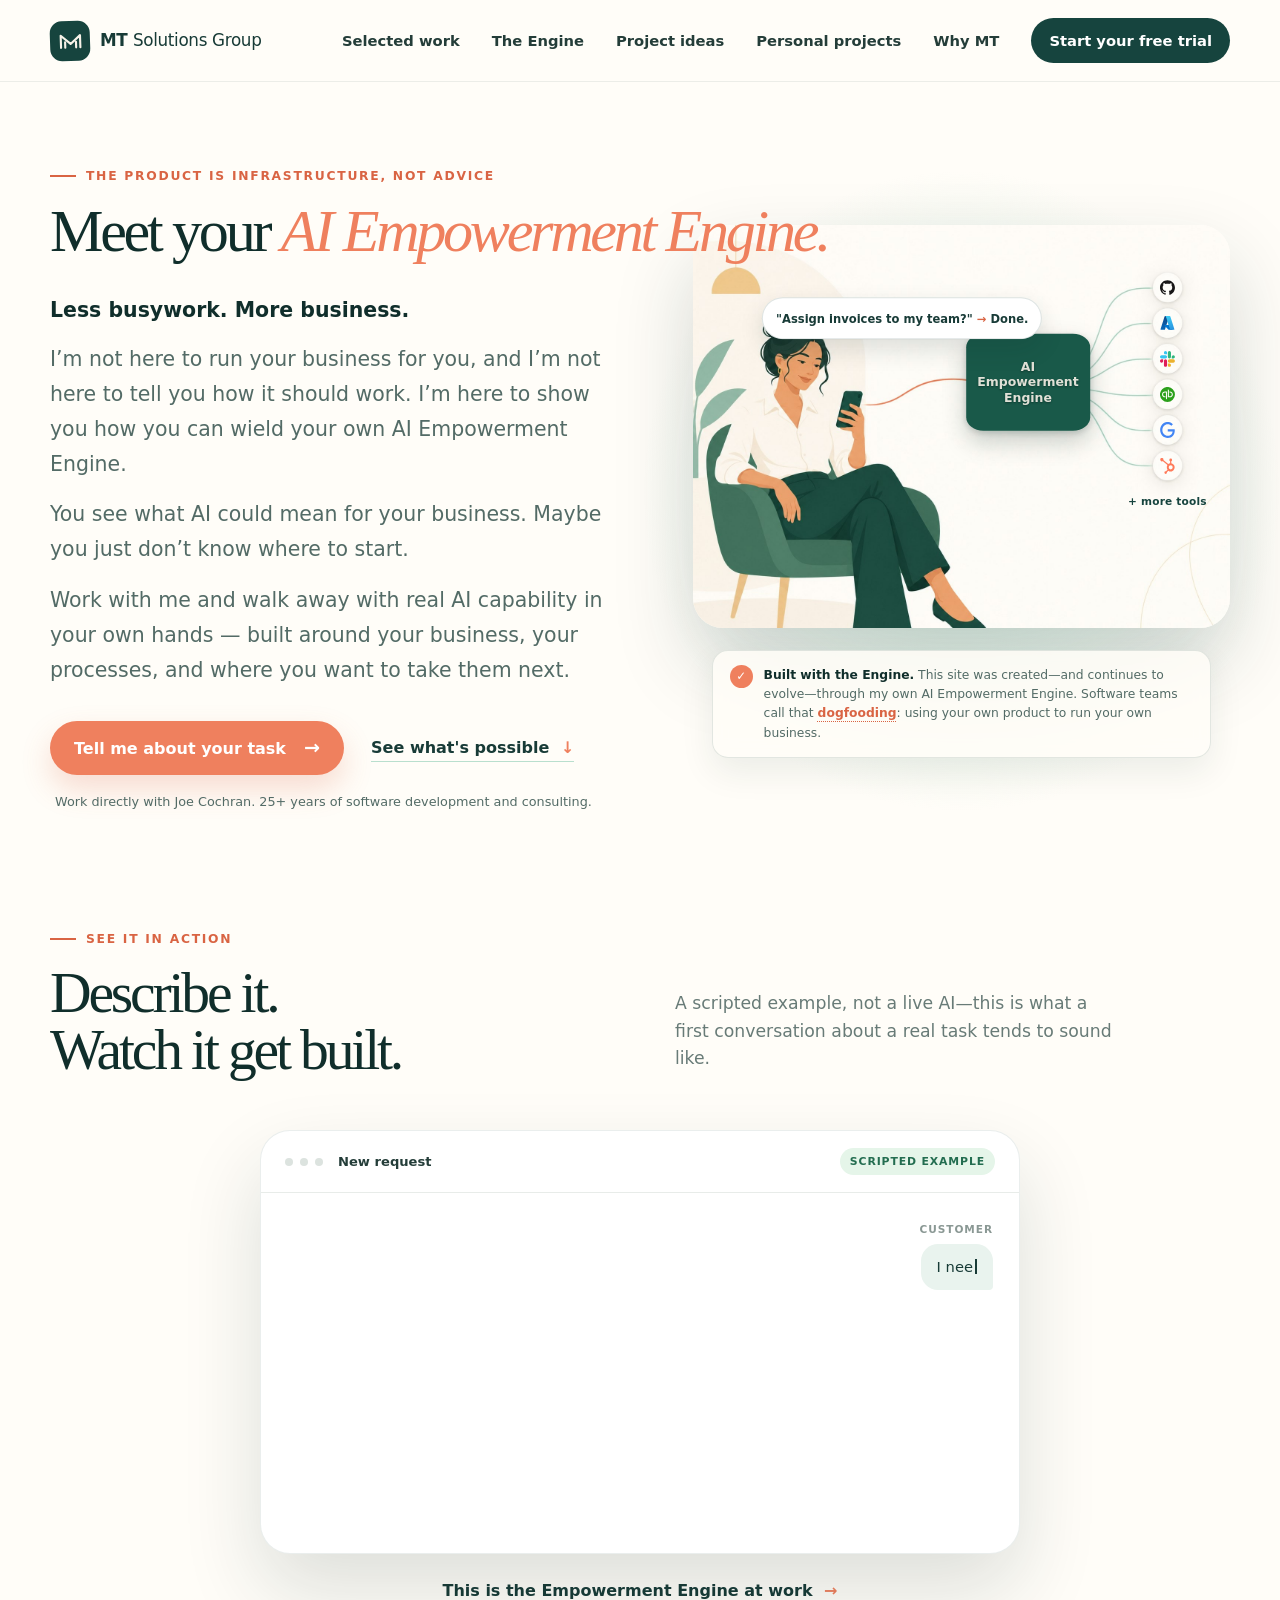
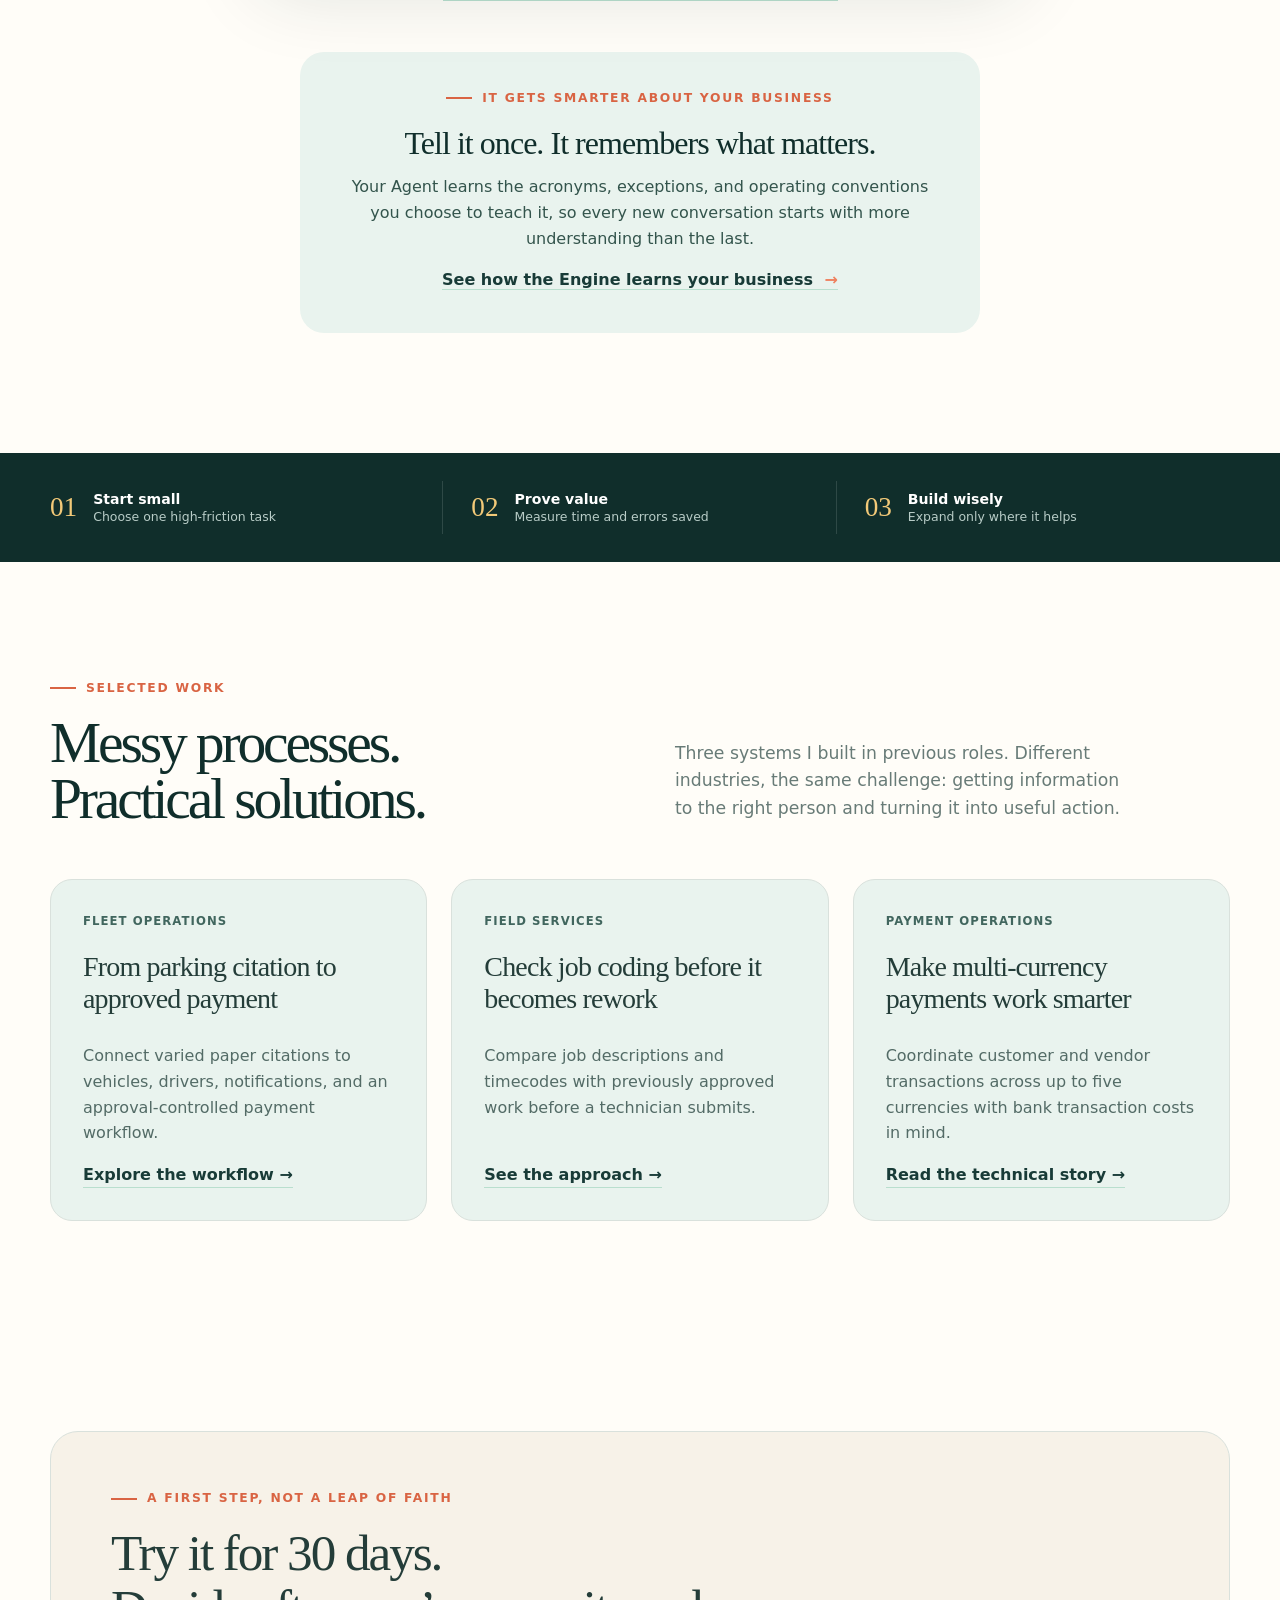
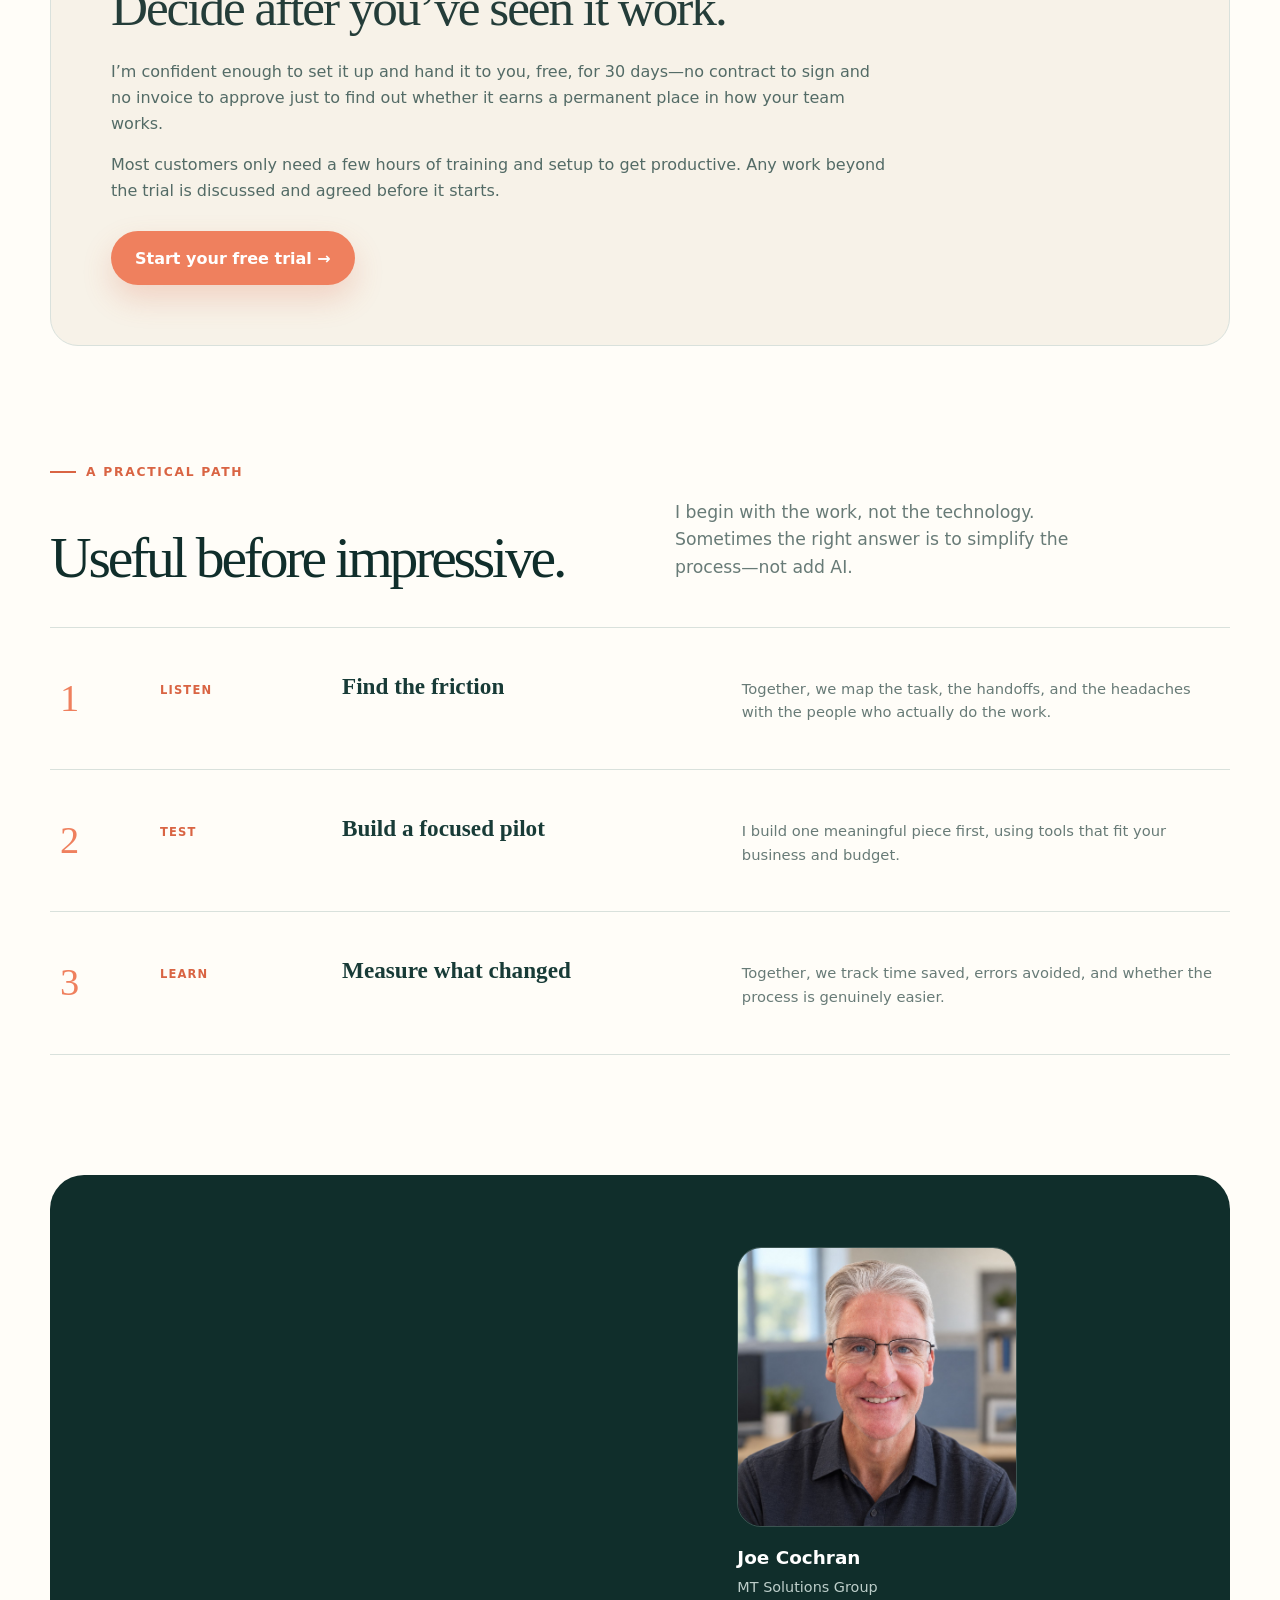
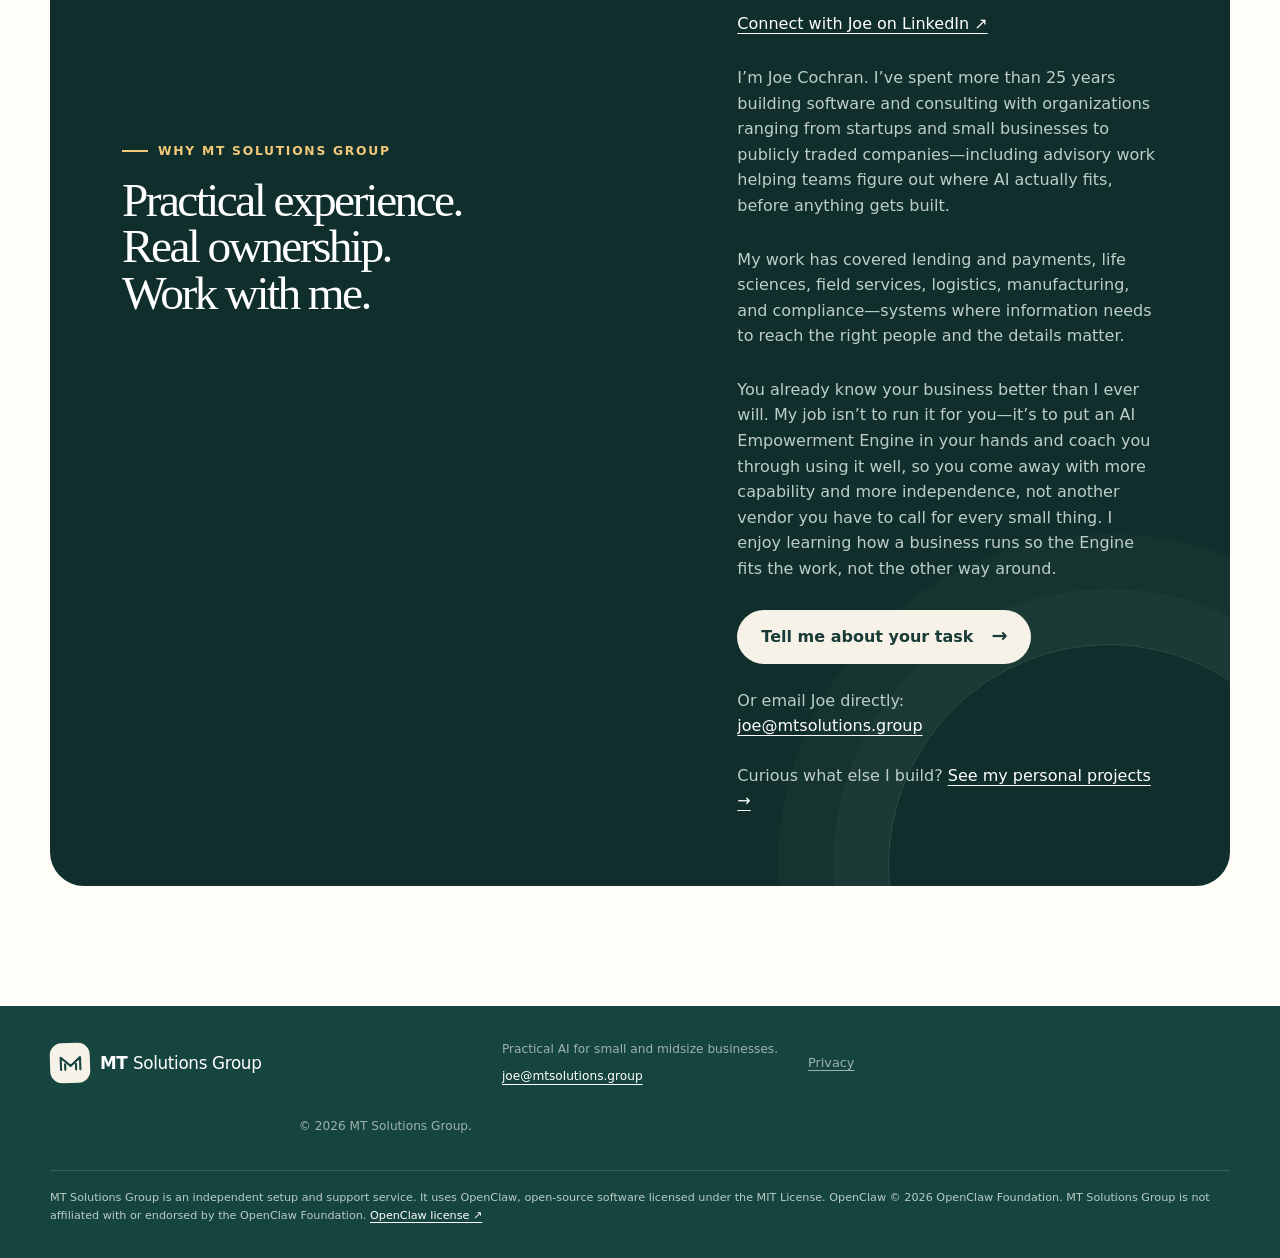
==== index.html @ ceb8c569 "Add Personal projects to site-wide navigation" ====
<!doctype html>
<html lang="en">
  <head>
    <meta charset="UTF-8" />
    <meta name="viewport" content="width=device-width, initial-scale=1.0" />
    <meta
      name="description"
      content="MT Solutions Group is the AI Empowerment Engine for small and midsize businesses: real tools, not advice. Try a 30-day risk-free trial and see it working before you commit to anything."
    />
    <meta name="theme-color" content="#163d38" />
    <title>MT Solutions Group | The AI Empowerment Engine</title>
    <link rel="stylesheet" href="styles.css" />
    <script src="analytics.js" defer></script><script src="app.js" defer></script><script src="demo.js" defer></script>
  </head>
  <body>
    <a class="skip-link" href="#main">Skip to content</a>

    <header class="site-header">
      <a class="brand" href="#top" aria-label="MT Solutions Group home">
        <span class="brand-mark" aria-hidden="true">
          <svg viewBox="0 0 48 48" role="img">
            <path d="M8 34V14l16 14 16-14v20" />
            <path d="M15 34V25m18 9v-9" />
          </svg>
        </span>
        <span class="brand-name">MT <strong>Solutions Group</strong></span>
      </a>

      <button class="menu-button" type="button" aria-expanded="false" aria-controls="site-nav">
        <span></span><span></span><span></span>
        <span class="sr-only">Open menu</span>
      </button>

      <nav id="site-nav" class="site-nav" aria-label="Main navigation">
        <a href="selected-work.html">Selected work</a>
        <a href="empowerment-engine.html">The Engine</a>
        <a href="project-ideas.html">Project ideas</a>
        <a href="personal-projects.html">Personal projects</a>
        <a href="#about">Why MT</a>
        <a class="nav-cta" href="get-started.html#fork">Start your free trial</a>
      </nav>
    </header>

    <main id="main">
      <section id="top" class="hero section-shell">
        <div class="hero-copy reveal">
          <p class="eyebrow"><span></span> The product is infrastructure, not advice</p>
          <h1>Meet your <br class="hero-title-break" /><em>AI Empowerment Engine.</em></h1>
          <div class="hero-lede">
            <p><strong>Less busywork. More business.</strong> I’m not here to run your business for you, and I’m not here to tell you how it should work. I’m here to show you how you can wield your own AI Empowerment Engine.</p>
            <p>You see what AI could mean for your business. Maybe you just don’t know where to start.</p>
            <p>Work with me and walk away with real AI capability in your own hands — built around your business, your processes, and where you want to take them next.</p>
          </div>
          <div class="hero-actions">
            <a class="button button-primary" href="get-started.html#fork">
              Tell me about your task
              <span aria-hidden="true">→</span>
            </a>
            <a class="text-link" href="project-ideas.html">See what's possible <span aria-hidden="true">↓</span></a>
          </div>
          <p class="microcopy">Work directly with Joe Cochran. 25+ years of software development and consulting.</p>
        </div>

        <div class="hero-visual reveal" aria-label="Illustration: a business owner texts a request to the AI Empowerment Engine, which orchestrates GitHub, Azure, Slack, QuickBooks Online, Google Workspace, and HubSpot on her behalf">
          <div class="visual-glow"></div>
          <div class="engine-illustration">
            <img src="hero-engine-illustration.jpg" width="1448" height="1086" alt="A business owner texts a request from her phone. The message flows into a central Engine hub, which fans out to GitHub, Azure, Slack, QuickBooks Online, Google Workspace, and HubSpot." />
            <div class="engine-hub-label" style="--nx:62.5%; --ny:39%"><b>AI Empowerment<br>Engine</b></div>
            <div class="engine-node" style="--nx:88.36%; --ny:15.47%"><img src="logos/github.svg" alt="GitHub" /></div>
            <div class="engine-node" style="--nx:88.36%; --ny:24.31%"><img src="logos/azure.svg" alt="Azure" /></div>
            <div class="engine-node" style="--nx:88.36%; --ny:33.15%"><img src="logos/slack.svg" alt="Slack" /></div>
            <div class="engine-node" style="--nx:88.36%; --ny:41.99%"><img src="logos/quickbooks.svg" alt="QuickBooks Online" /></div>
            <div class="engine-node" style="--nx:88.36%; --ny:50.83%"><img src="logos/google-workspace.svg" alt="Google Workspace" /></div>
            <div class="engine-node" style="--nx:88.36%; --ny:59.67%"><img src="logos/hubspot.svg" alt="HubSpot" /></div>
            <p class="engine-more" style="--nx:88.36%; --ny:68.5%">+ more tools</p>
            <button type="button" class="engine-chat-trigger" style="--nx:39%; --ny:23%" aria-describedby="engine-chat-detail">
              <span>"Assign invoices to my team?" <b>→</b> Done.</span>
            </button>
            <div class="engine-chat-tooltip" id="engine-chat-detail" role="note" style="--nx:39%; --ny:23%">
              <div class="creation-chat">
                <div class="chat-line chat-customer"><span class="chat-label">You</span><p class="chat-bubble">I need a way to assign incoming invoices to my staff for review and approval.</p></div>
                <div class="chat-line chat-agent"><span class="chat-label">Engine</span><p class="chat-bubble">Sure — how are invoices coming in today, and who decides who approves each one?</p></div>
                <p class="creation-more">· · · a few more scoping questions · · ·</p>
                <div class="chat-line chat-agent"><span class="chat-label">Engine</span><p class="chat-bubble">Built it — here's your invoice review workflow. Take a look.</p></div>
                <div class="chat-line chat-customer"><span class="chat-label">You</span><p class="chat-bubble">Can you match it to our branding? Bright orange and black.</p></div>
                <div class="chat-line chat-agent"><span class="chat-label">Engine</span><p class="chat-bubble">Done — updated to your colors.</p></div>
              </div>
            </div>
          </div>
          <aside class="engine-proof" aria-label="Built with the AI Empowerment Engine">
            <span class="engine-proof-mark" aria-hidden="true">✓</span>
            <p><strong>Built with the Engine.</strong> This site was created—and continues to evolve—through my own AI Empowerment Engine. Software teams call that <button type="button" class="proof-trigger" aria-describedby="dogfooding-proof">dogfooding</button>: using your own product to run your own business.</p>
            <div class="proof-tooltip" id="dogfooding-proof" role="note">
              <img src="dogfooding-proof.jpg" width="1116" height="400" loading="lazy" alt="A real exchange with my Engine: I said the site should spell out &quot;AI Empowerment Engine&quot; instead of the abbreviation AIEE, and it found and fixed every instance on the live site." />
              <p class="proof-tooltip-caption"><strong>Example:</strong> The website used to say "AIEE" here, but I used my own Engine to fix it, all without touching any code.</p>
            </div>
          </aside>
        </div>
      </section>

      <section id="demo" class="section-shell demo-section section-space">
        <div class="section-heading reveal">
          <p class="eyebrow"><span></span> See it in action</p>
          <h2>Describe it.<br />Watch it get built.</h2>
          <p>A scripted example, not a live AI—this is what a first conversation about a real task tends to sound like.</p>
        </div>
        <div class="demo-window reveal">
          <div class="window-bar">
            <span></span><span></span><span></span>
            <p>New request</p>
            <b>Scripted example</b>
          </div>
          <div class="demo-chat" id="demo-chat" aria-hidden="true"></div>
          <div class="sr-only">
            <p><strong>Customer:</strong> I need a process that pulls data from the utility providers for all my tenants, puts those into a Google Sheet, and then emails the tenant their portion of the bill.</p>
            <p><strong>Agent:</strong> Got it. Quick check first — how many units, how many different utility providers, and how do you get the data today? Portal logins, PDF bills, something else?</p>
            <p><strong>Customer:</strong> 12 units, 3 utility companies. Right now I log into each portal by hand every month.</p>
            <p><strong>Agent:</strong> That's the part worth killing. Here's what I'll build: pull each tenant's usage from the three portals on your bill date, split it into a shared Google Sheet by unit, then auto-email each tenant their portion. You'll get a summary first so you can spot-check before anything goes out.</p>
            <p><strong>Customer:</strong> Can it flag if a bill looks unusually high?</p>
            <p><strong>Agent:</strong> Good call — I'll add a threshold check against that tenant's 3-month average, so a spike gets flagged before it ever reaches them.</p>
            <p><strong>Agent:</strong> Built it against your last three months of bills. Here's the sheet and a sample tenant email — take a look.</p>
            <p><strong>Agent:</strong> [Delivered: Tenant Utility Split.gsheet — Google Sheet, 12 tenants]</p>
            <p><strong>Customer:</strong> This is great — next, could we get a phone app where I can forward each tenant's bill straight to the email I've got on file for them, and they can pay their share right from a Venmo link?</p>
            <p><strong>Agent:</strong> Two quick things before I scope that: do you want it hosted on the environment I already have running for you, or somewhere else? And should the Venmo link point to one account for the whole property, or a separate one per building?</p>
          </div>
        </div>
        <p class="demo-cta"><a class="text-link" href="empowerment-engine.html">This is the Empowerment Engine at work <span aria-hidden="true">→</span></a></p>
        <div class="memory-teaser">
          <p class="eyebrow"><span></span> It gets smarter about your business</p>
          <h3>Tell it once. It remembers what matters.</h3>
          <p>Your Agent learns the acronyms, exceptions, and operating conventions you choose to teach it, so every new conversation starts with more understanding than the last.</p>
          <a class="text-link" href="empowerment-engine.html#memory">See how the Engine learns your business <span aria-hidden="true">→</span></a>
        </div>
      </section>

      <section class="trust-strip" aria-label="My approach">
        <div><span>01</span><p><strong>Start small</strong>Choose one high-friction task</p></div>
        <div><span>02</span><p><strong>Prove value</strong>Measure time and errors saved</p></div>
        <div><span>03</span><p><strong>Build wisely</strong>Expand only where it helps</p></div>
      </section>

      <section id="selected-work" class="section-shell work-preview section-space">
        <div class="section-heading">
          <p class="eyebrow"><span></span> Selected work</p>
          <h2>Messy processes.<br />Practical solutions.</h2>
          <p>Three systems I built in previous roles. Different industries, the same challenge: getting information to the right person and turning it into useful action.</p>
        </div>
        <div class="work-grid">
          <a class="work-card" href="selected-work.html#fleet-citations"><span class="work-category">Fleet operations</span><h3>From parking citation to approved payment</h3><p>Connect varied paper citations to vehicles, drivers, notifications, and an approval-controlled payment workflow.</p><span class="text-link">Explore the workflow →</span></a>
          <a class="work-card" href="selected-work.html#field-services"><span class="work-category">Field services</span><h3>Check job coding before it becomes rework</h3><p>Compare job descriptions and timecodes with previously approved work before a technician submits.</p><span class="text-link">See the approach →</span></a>
          <a class="work-card" href="selected-work.html#multi-currency"><span class="work-category">Payment operations</span><h3>Make multi-currency payments work smarter</h3><p>Coordinate customer and vendor transactions across up to five currencies with bank transaction costs in mind.</p><span class="text-link">Read the technical story →</span></a>
        </div>
      </section>

      <section id="first-engagement" class="section-shell engagement-section">
        <div class="engagement-card">
          <p class="eyebrow"><span></span> A first step, not a leap of faith</p>
          <h2>Try it for 30 days.<br />Decide after you’ve seen it work.</h2>
          <p>I’m confident enough to set it up and hand it to you, free, for 30 days—no contract to sign and no invoice to approve just to find out whether it earns a permanent place in how your team works.</p>
          <p>Most customers only need a few hours of training and setup to get productive. Any work beyond the trial is discussed and agreed before it starts.</p>
          <a class="button button-primary" href="get-started.html#fork">Start your free trial →</a>
        </div>
      </section>

      <section id="how-it-works" class="process-section section-shell section-space">
        <div class="section-heading reveal">
          <p class="eyebrow"><span></span> A practical path</p>
          <h2>Useful before impressive.</h2>
          <p>I begin with the work, not the technology. Sometimes the right answer is to simplify the process—not add AI.</p>
        </div>
        <div class="process-list">
          <article class="process-step reveal">
            <span>1</span>
            <div><small>Listen</small><h3>Find the friction</h3><p>Together, we map the task, the handoffs, and the headaches with the people who actually do the work.</p></div>
          </article>
          <article class="process-step reveal">
            <span>2</span>
            <div><small>Test</small><h3>Build a focused pilot</h3><p>I build one meaningful piece first, using tools that fit your business and budget.</p></div>
          </article>
          <article class="process-step reveal">
            <span>3</span>
            <div><small>Learn</small><h3>Measure what changed</h3><p>Together, we track time saved, errors avoided, and whether the process is genuinely easier.</p></div>
          </article>
        </div>
      </section>

      <section id="about" class="about-section section-shell">
        <div class="about-card reveal">
          <div>
            <p class="eyebrow eyebrow-light"><span></span> Why MT Solutions Group</p>
            <h2>Practical experience.<br />Real ownership.<br />Work with me.</h2>
          </div>
          <div class="about-copy">
            <figure class="founder-profile">
              <img class="founder-headshot" src="assets/joe-cochran.jpg" alt="Joe Cochran" width="1254" height="1254" loading="lazy" decoding="async" />
              <figcaption><strong>Joe Cochran</strong><span>MT Solutions Group</span><a class="founder-linkedin" href="https://www.linkedin.com/in/joetcochran/" target="_blank" rel="noopener noreferrer">Connect with Joe on LinkedIn <span class="linkedin-external" aria-hidden="true">↗</span></a></figcaption>
            </figure>
            <p>
              I’m Joe Cochran. I’ve spent more than 25 years building software and consulting with organizations ranging from startups and small businesses to publicly traded companies—including advisory work helping teams figure out where AI actually fits, before anything gets built.
            </p>
            <p>My work has covered lending and payments, life sciences, field services, logistics, manufacturing, and compliance—systems where information needs to reach the right people and the details matter.
            </p>
            <p>You already know your business better than I ever will. My job isn’t to run it for you—it’s to put an <a href="empowerment-engine.html">AI Empowerment Engine</a> in your hands and coach you through using it well, so you come away with more capability and more independence, not another vendor you have to call for every small thing. I enjoy learning how a business runs so the Engine fits the work, not the other way around.
            </p>
            <a class="button button-cream" href="get-started.html#fork">Tell me about your task <span>→</span></a>
            <p class="direct-contact">Or email Joe directly:<br /><a href="mailto:joe@mtsolutions.group">joe@mtsolutions.group</a></p>
            <p class="direct-contact">Curious what else I build? <a href="personal-projects.html">See my personal projects →</a></p>
          </div>
        </div>
      </section>
    </main>

    <footer class="site-footer">
      <a class="brand brand-footer" href="#top">
        <span class="brand-mark" aria-hidden="true">
          <svg viewBox="0 0 48 48"><path d="M8 34V14l16 14 16-14v20"/><path d="M15 34V25m18 9v-9"/></svg>
        </span>
        <span class="brand-name">MT <strong>Solutions Group</strong></span>
      </a>
      <div class="footer-contact"><p>Practical AI for small and midsize businesses.</p><a href="mailto:joe@mtsolutions.group">joe@mtsolutions.group</a></div>
      <div class="privacy-links"><a href="privacy.html">Privacy</a><button type="button" data-analytics-settings hidden>Analytics preferences</button></div>
      <p class="copyright">© <span id="year"></span> MT Solutions Group.</p>
      <p class="footer-legal">MT Solutions Group is an independent setup and support service. It uses OpenClaw, open-source software licensed under the MIT License. OpenClaw © 2026 OpenClaw Foundation. MT Solutions Group is not affiliated with or endorsed by the OpenClaw Foundation. <a href="https://github.com/openclaw/openclaw/blob/main/LICENSE" target="_blank" rel="noopener noreferrer">OpenClaw license <span aria-hidden="true">↗</span></a></p>
    </footer>
  </body>
</html>
---- styles.css ----
:root {
  --ink: #183b37;
  --ink-deep: #102e2b;
  --forest: #16443e;
  --forest-bright: #1f5a51;
  --mint: #b9dfce;
  --mint-pale: #e9f3ee;
  --coral: #ef805e;
  --coral-dark: #d96443;
  --cream: #f7f2e8;
  --paper: #fffdf8;
  --gold: #f2c978;
  --text: #243d39;
  --muted: #687b77;
  --line: #d9e1dc;
  --shadow: 0 22px 60px rgba(21, 58, 53, 0.12);
  --radius: 26px;
}

* { box-sizing: border-box; }
html { scroll-behavior: smooth; }
body {
  margin: 0;
  color: var(--text);
  background: var(--paper);
  font-family: Inter, ui-sans-serif, system-ui, -apple-system, BlinkMacSystemFont, "Segoe UI", sans-serif;
  line-height: 1.6;
  -webkit-font-smoothing: antialiased;
}

button, input, textarea { font: inherit; }
button, a { -webkit-tap-highlight-color: transparent; }
a { color: inherit; text-decoration: none; }
button { color: inherit; }
.sr-only {
  position: absolute !important;
  width: 1px; height: 1px; padding: 0; margin: -1px;
  overflow: hidden; clip: rect(0, 0, 0, 0); white-space: nowrap; border: 0;
}
.skip-link {
  position: fixed; z-index: 1000; left: 1rem; top: -5rem;
  background: var(--cream); color: var(--ink); padding: .75rem 1rem; border-radius: 8px;
}
.skip-link:focus { top: 1rem; }

.section-shell { width: min(1180px, calc(100% - 48px)); margin-inline: auto; }
.section-space { padding-block: 120px; }

.site-header {
  position: sticky; top: 0; z-index: 100;
  display: flex; align-items: center; justify-content: space-between;
  height: 82px; padding: 0 max(24px, calc((100vw - 1180px) / 2));
  background: rgba(255, 253, 248, .92);
  border-bottom: 1px solid rgba(24, 59, 55, .08);
  backdrop-filter: blur(16px);
}
.brand { display: inline-flex; align-items: center; gap: 10px; color: var(--ink); }
.brand-mark {
  display: grid; place-items: center; width: 40px; height: 40px;
  color: var(--cream); background: var(--forest); border-radius: 12px;
  transform: rotate(-2deg);
}
.brand-mark svg { width: 29px; fill: none; stroke: currentColor; stroke-width: 3.5; stroke-linecap: round; stroke-linejoin: round; }
.brand-name { font-size: 1.05rem; font-weight: 800; letter-spacing: -.02em; }
.brand-name strong { font-weight: 500; }
.site-nav { display: flex; align-items: center; gap: 32px; font-size: .92rem; font-weight: 650; }
.site-nav a:not(.nav-cta) { position: relative; }
.site-nav a:not(.nav-cta)::after {
  content: ""; position: absolute; left: 0; right: 100%; bottom: -5px; height: 2px;
  background: var(--coral); transition: right .22s ease;
}
.site-nav a:hover::after { right: 0; }
.nav-cta { padding: 11px 18px; color: white; background: var(--forest); border-radius: 999px; transition: transform .2s, background .2s; }
.nav-cta:hover { background: var(--forest-bright); transform: translateY(-2px); }
.menu-button { display: none; background: transparent; border: 0; padding: 8px; }
.menu-button > span:not(.sr-only) { display: block; width: 24px; height: 2px; margin: 5px; background: var(--ink); }

.hero {
  min-height: calc(100vh - 82px); display: grid; grid-template-columns: minmax(0, 1.03fr) minmax(0, .97fr);
  align-items: center; gap: 72px; padding-block: 88px 100px;
}
.eyebrow {
  display: flex; align-items: center; gap: 10px; margin: 0 0 20px;
  color: var(--coral-dark); font-size: .77rem; line-height: 1; font-weight: 800;
  text-transform: uppercase; letter-spacing: .14em;
}
.eyebrow span { display: block; width: 26px; height: 2px; background: currentColor; }
.hero h1, .section-heading h2, .about-card h2 {
  margin: 0; color: var(--ink-deep); font-family: Georgia, "Times New Roman", serif;
  font-weight: 500; letter-spacing: -.055em; line-height: .98;
}
.hero h1 { font-size: clamp(3.7rem, 6.3vw, 6rem); }
.hero h1 em { color: var(--coral); font-weight: 500; }
.hero-lede { max-width: 610px; margin: 32px 0 34px; color: #536b66; font-size: clamp(1.08rem, 2vw, 1.28rem); line-height: 1.7; }
.hero-lede p { margin: 0 0 16px; }
.hero-lede p:last-child { margin-bottom: 0; }
.hero-actions { display: flex; align-items: center; gap: 27px; flex-wrap: wrap; }
.button {
  display: inline-flex; align-items: center; justify-content: center; gap: 18px;
  min-height: 54px; padding: 0 24px; border: 0; border-radius: 999px;
  font-weight: 750; cursor: pointer; transition: transform .2s, box-shadow .2s, background .2s;
}
.button:hover { transform: translateY(-3px); }
.button-primary { color: white; background: var(--coral); box-shadow: 0 14px 30px rgba(217, 100, 67, .22); }
.button-primary:hover { background: var(--coral-dark); box-shadow: 0 18px 34px rgba(217, 100, 67, .3); }
.button span { font-size: 1.2rem; }
.text-link { color: var(--ink); font-weight: 750; border-bottom: 1px solid var(--mint); }
.text-link span { margin-left: 6px; color: var(--coral); }
.microcopy { margin: 17px 0 0 5px; color: #84938f; font-size: .8rem; }

.hero-visual { position: relative; z-index: 150; min-width: 0; isolation: isolate; }
.visual-glow {
  position: absolute; z-index: -2; inset: -18% -10%;
  background: radial-gradient(circle at center, rgba(185, 223, 206, .7), rgba(185, 223, 206, 0) 66%);
}
.engine-illustration {
  position: relative; width: 100%; aspect-ratio: 1448 / 1086;
  box-shadow: 0 36px 80px rgba(16, 46, 43, .18); border-radius: 30px;
}
.engine-illustration > img { display: block; width: 100%; height: 100%; object-fit: cover; border-radius: 30px; }
.engine-node {
  position: absolute; left: var(--nx); top: var(--ny); transform: translate(-50%, -50%);
  width: 5.6%; aspect-ratio: 1; display: grid; place-items: center;
}
.engine-node img { width: 52%; height: 52%; object-fit: contain; }
.engine-more {
  position: absolute; left: var(--nx); top: var(--ny); transform: translate(-50%, -50%);
  margin: 0; color: var(--forest); font-size: clamp(.52rem, 1.1vw, .66rem); font-weight: 800;
  letter-spacing: .02em; white-space: nowrap;
}
.engine-hub-label {
  position: absolute; left: var(--nx); top: var(--ny); transform: translate(-50%, -50%);
  width: 23%; aspect-ratio: 1.28; padding: 2%; box-sizing: border-box;
  display: grid; place-items: center; text-align: center;
  background: #195949; border-radius: 14%;
  box-shadow: 0 11px 24px rgba(10, 40, 34, .22), 0 2px 6px rgba(10, 40, 34, .18);
  will-change: transform, box-shadow;
}
.engine-hub-label:hover { animation: engine-hub-pulse 2.8s ease-in-out infinite; }
.engine-hub-label b {
  display: block; width: 100%; overflow-wrap: break-word;
  color: rgba(247, 242, 232, .9); font-size: clamp(.6rem, 1.25vw, .78rem); font-weight: 700; line-height: 1.25;
  text-shadow: 0 1px 2px rgba(5, 25, 21, .45);
}
@keyframes engine-hub-pulse {
  0%, 66%, 100% { transform: translate(-50%, -50%) scale(1); box-shadow: 0 11px 24px rgba(10, 40, 34, .22), 0 2px 6px rgba(10, 40, 34, .18); }
  78% { transform: translate(-50%, -50%) scale(1.035); box-shadow: 0 14px 30px rgba(10, 40, 34, .28), 0 3px 8px rgba(10, 40, 34, .2); }
  88% { transform: translate(-50%, -50%) scale(1); box-shadow: 0 11px 24px rgba(10, 40, 34, .22), 0 2px 6px rgba(10, 40, 34, .18); }
}
.engine-chat-trigger {
  position: absolute; left: var(--nx); top: var(--ny); transform: translate(-50%, -50%);
  background: #fff; border: 1px solid rgba(22, 68, 62, .14); border-radius: 999px;
  padding: 7px 13px; box-shadow: 0 10px 24px rgba(16, 46, 43, .14); cursor: help;
  font: inherit; white-space: nowrap;
}
.engine-chat-trigger span { font-size: clamp(.58rem, 1.35vw, .72rem); font-weight: 700; color: var(--ink); }
.engine-chat-trigger b { color: var(--coral-dark); }
.engine-chat-tooltip {
  position: absolute; z-index: 150; left: var(--nx); top: var(--ny);
  transform: translate(-50%, calc(-100% - 16px)) translateY(6px);
  width: min(320px, 78%); background: #fff; border-radius: 18px; padding: 16px 16px 10px;
  box-shadow: 0 30px 60px rgba(16, 46, 43, .24); border: 1px solid rgba(22, 68, 62, .1);
  opacity: 0; visibility: hidden; pointer-events: none;
  transition: opacity .18s ease, transform .18s ease, visibility .18s;
}
.engine-illustration:has(.engine-chat-trigger:hover) .engine-chat-tooltip,
.engine-illustration:has(.engine-chat-trigger:focus-visible) .engine-chat-tooltip,
.engine-chat-tooltip:hover,
.engine-chat-tooltip.is-open {
  opacity: 1; visibility: visible; pointer-events: auto; transform: translate(-50%, calc(-100% - 16px)) translateY(0);
}
.hero-visual:has(.engine-chat-trigger:hover),
.hero-visual:has(.engine-chat-trigger:focus-visible),
.hero-visual:has(.engine-chat-tooltip:hover),
.hero-visual:has(.engine-chat-tooltip.is-open) {
  z-index: 300;
}
.window-bar {
  display: flex; align-items: center; gap: 7px; height: 62px;
  margin-inline: -26px; padding-inline: 24px; border-bottom: 1px solid #e8ece9;
}
.window-bar > span { width: 8px; height: 8px; border-radius: 50%; background: #dce3df; }
.window-bar p { margin: 0 auto 0 8px; font-size: .82rem; font-weight: 750; }
.window-bar b { padding: 5px 10px; color: #236d50; background: #e5f5e9; border-radius: 20px; font-size: .68rem; text-transform: uppercase; letter-spacing: .08em; }
.creation-chat { display: flex; flex-direction: column; gap: 9px; padding: 22px 4px 4px; }
.creation-chat .chat-line { max-width: 94%; gap: 4px; }
.creation-chat .chat-bubble { padding: 9px 13px; font-size: .8rem; line-height: 1.4; border-radius: 14px; }
.creation-chat .chat-label { font-size: .6rem; }
.creation-more { margin: 0; padding: 1px 0 3px; text-align: center; color: #9fada8; font-size: .68rem; letter-spacing: .05em; }
.engine-proof {
  position: relative;
  display: grid; grid-template-columns: auto 1fr; gap: 11px; align-items: start;
  width: calc(100% - 38px); margin: 22px auto 0; padding: 14px 17px;
  color: #536b66; background: rgba(255, 253, 248, .88); border: 1px solid rgba(22, 68, 62, .12);
  border-radius: 16px; box-shadow: 0 14px 34px rgba(16, 46, 43, .08); backdrop-filter: blur(8px);
}
.engine-proof-mark { display: grid; place-items: center; width: 23px; height: 23px; color: white; background: var(--coral); border-radius: 50%; font-size: .74rem; font-weight: 800; }
.engine-proof p { margin: 1px 0 0; font-size: .77rem; line-height: 1.55; }
.engine-proof strong { color: var(--ink-deep); }
.proof-trigger {
  background: none; border: 0; padding: 0; margin: 0; font: inherit; cursor: help;
  color: var(--coral-dark); font-weight: 750; text-decoration: underline dotted; text-underline-offset: 3px;
}
.proof-trigger:hover, .proof-trigger:focus-visible { color: var(--coral); }
.proof-tooltip {
  position: absolute; z-index: 150; left: 50%; bottom: calc(100% + 14px);
  width: min(440px, 88vw); background: white; border-radius: 18px; overflow: hidden;
  box-shadow: 0 30px 60px rgba(16, 46, 43, .24); border: 1px solid rgba(22, 68, 62, .1);
  opacity: 0; visibility: hidden; pointer-events: none;
  transform: translateX(-50%) translateY(6px);
  transition: opacity .18s ease, transform .18s ease, visibility .18s;
}
.proof-tooltip img { display: block; width: 100%; height: auto; }
.proof-tooltip-caption { margin: 0; padding: 14px 18px 18px; font-size: .78rem; line-height: 1.55; color: #687b77; }
.proof-tooltip-caption strong { color: var(--ink-deep); }
.engine-proof:has(.proof-trigger:hover) .proof-tooltip,
.engine-proof:has(.proof-trigger:focus-visible) .proof-tooltip,
.proof-tooltip:hover,
.proof-tooltip.is-open {
  opacity: 1; visibility: visible; pointer-events: auto; transform: translateX(-50%) translateY(0);
}
.trust-strip { display: grid; grid-template-columns: repeat(3, 1fr); background: var(--ink-deep); color: white; padding: 28px max(24px, calc((100vw - 1180px) / 2)); }
.trust-strip > div { display: flex; align-items: center; gap: 16px; padding: 5px 28px; border-right: 1px solid rgba(255,255,255,.13); }
.trust-strip > div:first-child { padding-left: 0; }
.trust-strip > div:last-child { border: 0; }
.trust-strip span { color: var(--gold); font-family: Georgia, serif; font-size: 1.7rem; }
.trust-strip p { margin: 0; color: #b8ccc7; font-size: .78rem; line-height: 1.35; }
.trust-strip strong { display: block; color: white; font-size: .88rem; }

.section-heading { display: grid; grid-template-columns: 1fr 1fr; column-gap: 70px; align-items: end; margin-bottom: 52px; }
.section-heading .eyebrow { grid-column: 1 / -1; }
.section-heading h2 { font-size: clamp(2.65rem, 4.5vw, 4.4rem); }
.section-heading > p:last-child { max-width: 450px; margin: 0 0 5px; color: var(--muted); font-size: 1.08rem; }
.card-link { color: var(--ink); font-size: .82rem; font-weight: 750; }
.card-link b { margin-left: 5px; color: var(--coral); }

.eyebrow-light { color: var(--gold); }
.step-counter { padding: 6px 10px; color: #6c7e7a; background: #f1f5f2; border-radius: 20px; font-size: .68rem; font-weight: 750; }
.progress-track { height: 4px; background: #edf1ef; }
.progress-track span { display: block; width: 25%; height: 100%; background: var(--coral); transition: width .35s ease; }
.result-grid { display: grid; grid-template-columns: 1fr 1fr; gap: 10px; }
.result-grid div { padding: 12px 14px; background: #f1f6f3; border-radius: 12px; }
.result-grid small, .result-grid strong { display: block; }
.result-grid small { color: #80918c; font-size: .64rem; text-transform: uppercase; letter-spacing: .07em; }
.result-grid strong { color: var(--ink); font-size: .78rem; }
.lead-capture { margin-top: 14px; padding: 16px; background: var(--cream); border-radius: 15px; }
.lead-capture > p:first-child { margin: 0 0 12px; color: #5f6f6a; font-size: .74rem; line-height: 1.45; }
.lead-capture > p strong { color: var(--ink); font-size: .84rem; }
.lead-fields { display: grid; grid-template-columns: 1fr 1fr; gap: 8px; }
.lead-fields label { color: #687a75; font-size: .62rem; font-weight: 750; text-transform: uppercase; letter-spacing: .05em; }
.lead-fields input { width: 100%; margin-top: 3px; padding: 9px 10px; background: white; border: 1px solid #dcded8; border-radius: 8px; outline: none; font-size: .75rem; text-transform: none; letter-spacing: 0; }
.lead-fields input:focus { border-color: var(--forest-bright); }
.lead-capture .button { width: 100%; min-height: 42px; margin-top: 10px; font-size: .78rem; }
.preview-note { margin: 8px 0 0 !important; color: #9b7e66 !important; text-align: center; font-size: .62rem !important; }
.restart-button { display: block; margin: 12px auto 0; color: #70827d; background: transparent; border: 0; cursor: pointer; font-size: .7rem; }

.process-section .section-heading { margin-bottom: 40px; }
.process-list { border-top: 1px solid var(--line); }
.process-step { display: grid; grid-template-columns: 100px 1fr; padding: 40px 10px; border-bottom: 1px solid var(--line); }
.process-step > span { color: var(--coral); font-family: Georgia, serif; font-size: 2.4rem; }
.process-step > div { display: grid; grid-template-columns: 150px 1fr 1.3fr; align-items: baseline; gap: 32px; }
.process-step small { color: var(--coral-dark); font-size: .72rem; font-weight: 800; text-transform: uppercase; letter-spacing: .1em; }
.process-step h3 { margin: 0; color: var(--ink); font-family: Georgia, serif; font-size: 1.45rem; }
.process-step p { margin: 0; color: var(--muted); font-size: .92rem; }

.about-section { padding-bottom: 120px; }
.about-card { display: grid; grid-template-columns: 1.12fr .88fr; gap: 80px; align-items: center; padding: 72px; color: white; background: var(--ink-deep); border-radius: 34px; overflow: hidden; position: relative; }
.about-card::after { content: ""; position: absolute; right: -100px; bottom: -200px; width: 440px; height: 440px; border: 1px solid rgba(185,223,206,.17); border-radius: 50%; box-shadow: 0 0 0 55px rgba(185,223,206,.035), 0 0 0 110px rgba(185,223,206,.025); }
.about-card h2 { color: white; font-size: clamp(2.2rem, 3.7vw, 3.7rem); }
.about-copy { position: relative; z-index: 1; }
.about-copy p { margin: 0 0 28px; color: #bdceca; }
.button-cream { color: var(--ink); background: var(--cream); }
.button-cream:hover { background: white; }

.site-footer { display: grid; grid-template-columns: 1fr auto 1fr; align-items: center; gap: 30px; padding: 34px max(24px, calc((100vw - 1180px) / 2)); color: #9db2ad; background: var(--forest); font-size: .76rem; }
.brand-footer { color: white; }
.brand-footer .brand-mark { color: var(--forest); background: var(--cream); }
.site-footer p { margin: 0; }
.copyright { text-align: right; }
.footer-legal {
  grid-column: 1 / -1; margin-top: 4px !important; padding-top: 18px;
  color: #b8ccc7; border-top: 1px solid rgba(255,255,255,.14);
  font-size: .7rem; line-height: 1.55;
}
.footer-legal a { color: white; text-decoration: underline; text-underline-offset: 3px; }
.privacy-site-footer { margin-top: 72px; }

.reveal { opacity: 0; transform: translateY(18px); transition: opacity .65s ease, transform .65s ease; }
.reveal.visible { opacity: 1; transform: translateY(0); }

@media (max-width: 980px) {
  .site-nav { position: fixed; left: 16px; right: 16px; top: 72px; display: none; flex-direction: column; align-items: stretch; gap: 6px; padding: 16px; background: white; border: 1px solid var(--line); border-radius: 18px; box-shadow: var(--shadow); }
  .site-nav.open { display: flex; }
  .site-nav a { padding: 12px; }
  .nav-cta { text-align: center; }
  .menu-button { display: block; }
  .hero { grid-template-columns: 1fr; gap: 75px; padding-top: 70px; }
  .hero-copy { max-width: 730px; }
  .hero-visual { width: min(600px, 94%); margin-inline: auto; }
  .section-heading { grid-template-columns: 1fr; row-gap: 22px; }
  .process-step > div { grid-template-columns: 110px 1fr; }
  .process-step p { grid-column: 2; }
  .about-card { grid-template-columns: 1fr; gap: 30px; padding: 55px; }
  .site-footer { grid-template-columns: 1fr 1fr; }
  .site-footer > p:nth-child(2) { display: none; }
}

@media (max-width: 680px) {
  .section-shell { width: min(100% - 32px, 1180px); }
  .section-space { padding-block: 82px; }
  .site-header { height: 70px; padding-inline: 16px; }
  .brand-name { font-size: .94rem; }
  .brand-mark { width: 36px; height: 36px; }
  .hero { min-height: auto; gap: 65px; padding-block: 60px 78px; }
  .hero h1 { font-size: clamp(3.35rem, 15vw, 4.7rem); }
  .hero-lede { margin-block: 24px 28px; font-size: 1rem; }
  .hero-actions { align-items: flex-start; flex-direction: column; gap: 18px; }
  .window-bar { margin-inline: -15px; }
  .creation-chat .chat-bubble { font-size: .78rem; }
  .engine-proof { width: calc(100% - 14px); margin-top: 18px; padding: 13px 14px; }
  .engine-proof p { font-size: .74rem; }
  .trust-strip { grid-template-columns: 1fr; }
  .trust-strip > div, .trust-strip > div:first-child { padding: 16px 0; border-right: 0; border-bottom: 1px solid rgba(255,255,255,.13); }
  .trust-strip > div:last-child { border: 0; }
  .section-heading h2 { font-size: clamp(2.5rem, 11vw, 3.4rem); }
  .result-grid, .lead-fields { grid-template-columns: 1fr; }
  .process-step { grid-template-columns: 52px 1fr; padding-block: 32px; }
  .process-step > div { grid-template-columns: 1fr; gap: 5px; }
  .process-step p { grid-column: 1; margin-top: 9px; }
  .about-section { width: 100%; padding-bottom: 0; }
  .about-card { padding: 62px 28px; border-radius: 0; }
  .site-footer { grid-template-columns: 1fr; justify-items: center; text-align: center; }
  .copyright { text-align: center; }
}

@media (prefers-reduced-motion: reduce) {
  html { scroll-behavior: auto; }
  *, *::before, *::after { animation-duration: .01ms !important; animation-iteration-count: 1 !important; transition-duration: .01ms !important; }
  .reveal { opacity: 1; transform: none; }
}

/* Direct contact remains visible on small screens. */
.about-copy .direct-contact { margin: 24px 0 0; }
.direct-contact a, .footer-contact a { text-decoration: underline; text-underline-offset: 4px; overflow-wrap: anywhere; }
.direct-contact a { color: white; }
.footer-contact a { display: inline-block; margin-top: 8px; color: white; }

/* Preserve the supplied portrait; rounded corners are presentation only. */
.founder-profile { margin: 0 0 28px; }
.founder-headshot { display: block; width: min(100%, 280px); height: auto; aspect-ratio: 1; border-radius: 24px; border: 1px solid rgba(255,255,255,.18); }
.founder-profile figcaption { margin-top: 16px; }
.founder-profile strong { display: block; color: white; font-size: 1.15rem; }
.founder-profile span { display: block; margin-top: 4px; color: #bdceca; font-size: .9rem; }

.founder-linkedin { display: inline-block; margin-top: 12px; color: white; text-decoration: underline; text-underline-offset: 4px; }
.founder-linkedin:hover { color: var(--cream); }
.founder-linkedin:focus-visible { outline: 2px solid white; outline-offset: 5px; border-radius: 3px; }
.founder-profile .linkedin-external { display: inline; color: inherit; font-size: inherit; }

/* Clear offers, specific work, and a useful take-away. */
[hidden] { display: none !important; }
section[id], article[id] { scroll-margin-top: 100px; }
.reveal { opacity: 1; transform: none; }
.will-reveal:not(.visible) { opacity: 0; transform: translateY(18px); }
.about-card::after { pointer-events: none; }
.hero-lede strong { display: block; color: var(--ink-deep); margin-bottom: 14px; }
.microcopy { color: #536b66; }
.work-grid { display: grid; grid-template-columns: repeat(3, minmax(0, 1fr)); gap: 24px; }
.work-card { display: flex; flex-direction: column; align-items: flex-start; padding: 32px; border: 1px solid var(--line); border-radius: 22px; background: var(--mint-pale); transition: transform .2s; }
.work-card:hover { transform: translateY(-4px); }
.work-card h3 { font: 500 1.75rem/1.15 Georgia, serif; letter-spacing: -.03em; margin: 20px 0 12px; }
.work-card p { color: #536b66; }
.work-card .text-link { margin-top: auto; }
.work-category { font-size: .73rem; text-transform: uppercase; letter-spacing: .09em; font-weight: 800; color: #41665e; }
.engagement-section { padding-top: 90px; }
.engagement-card { padding: clamp(28px, 5vw, 60px); background: var(--cream); border: 1px solid var(--line); border-radius: 28px; }
.engagement-card h2 { font: 500 clamp(2rem, 4vw, 3.2rem)/1.08 Georgia, serif; letter-spacing: -.04em; max-width: 820px; margin: 0 0 24px; }
.engagement-card > p:not(.eyebrow) { max-width: 780px; color: #536b66; }
.engagement-card .button { margin-top: 12px; }
.brief-details { margin: 20px 0; font-size: .86rem; }
.brief-details dt { color: var(--ink); font-weight: 800; margin-top: 16px; }
.brief-details dd { margin: 4px 0 0; color: #536b66; white-space: pre-wrap; overflow-wrap: anywhere; }
.brief-caveat, .handoff-note { font-size: .78rem; color: #536b66; }
.handoff-note a { text-decoration: underline; overflow-wrap: anywhere; }
.brief-actions { display: flex; flex-wrap: wrap; gap: 10px; }
.brief-actions .button { min-height: 46px; padding: 12px 18px; font-size: .8rem; text-align: center; }
.button-secondary { background: var(--mint-pale); color: var(--forest); }
.selected-work-page { padding-block: 80px 100px; }
.work-page-intro { max-width: 920px; }
.work-page-intro h1 { font: 500 clamp(2.6rem, 5vw, 4.6rem)/1.06 Georgia, serif; letter-spacing: -.045em; margin: 0 0 28px; }
.work-page-intro em { color: var(--coral-dark); }
.work-page-intro > p:last-child { max-width: 780px; font-size: 1.12rem; color: #536b66; }
.case-nav { display: flex; flex-wrap: wrap; gap: 16px 30px; margin-block: 35px 65px; }
.case-nav a { text-decoration: underline; text-underline-offset: 5px; }
.case-study { border-top: 1px solid var(--line); padding-block: 65px; }
.case-study h2 { max-width: 900px; font: 500 clamp(2rem, 4vw, 3.3rem)/1.1 Georgia, serif; letter-spacing: -.04em; margin: 0 0 24px; }
.case-lede { max-width: 820px; font-size: 1.18rem; }
.case-columns { display: grid; grid-template-columns: repeat(2, minmax(0, 1fr)); gap: 45px; margin-block: 30px; }
.case-columns h3 { font-size: 1.1rem; margin-bottom: 10px; }
.case-columns p { color: #536b66; }
.workflow-example { padding: 28px; background: var(--mint-pale); border-radius: 22px; margin-block: 35px; }
.case-flow { display: grid; grid-template-columns: repeat(4, minmax(0, 1fr)); padding: 0; margin: 22px 0 0; gap: 16px; list-style: none; counter-reset: workflow; }
.case-flow li { counter-increment: workflow; background: white; border-radius: 14px; padding: 20px; }
.case-flow li::before { content: counter(workflow, decimal-leading-zero); display: block; color: var(--coral-dark); font-weight: 800; margin-bottom: 12px; }
.case-flow b, .case-flow span { display: block; }
.case-flow span { font-size: .88rem; color: #536b66; margin-top: 8px; }
.case-takeaway { padding-left: 22px; border-left: 3px solid var(--coral); font-weight: 650; max-width: 850px; }
a:focus-visible, button:focus-visible { outline: 3px solid var(--coral-dark); outline-offset: 5px; }
@media (max-width: 980px) { .work-grid { grid-template-columns: 1fr; } .case-flow { grid-template-columns: repeat(2, minmax(0, 1fr)); } }
@media (max-width: 680px) { .case-columns, .case-flow { grid-template-columns: 1fr; gap: 18px; } .workflow-example { padding: 20px; } .selected-work-page { padding-top: 45px; } .work-card { padding: 28px; } .brief-actions .button { width: 100%; } .step-counter { flex-shrink: 0; } .engagement-card .button { height: auto; padding-block: 14px; text-align: center; } }
@media (prefers-reduced-motion: reduce) { .will-reveal:not(.visible) { opacity: 1; transform: none; } }
@media (max-width: 680px) { .visual-glow { inset-inline: 0; } }
@media (min-width: 981px) {
  .hero-copy { position: relative; z-index: 160; min-width: 0; }
  .hero h1 { width: max-content; white-space: nowrap; font-size: clamp(3.3rem, 4.7vw, 4.25rem); }
  .hero-title-break { display: none; }
}

/* Visual selected-work stories: native, responsive, no external animation service. */
.selected-work-page { padding-top: 50px; }
.work-page-intro h1 { font-size: clamp(2.5rem, 4.5vw, 4rem); }
.work-page-intro > p:last-child { font-size: 1rem; }
.work-tabs { display: flex; gap: 8px; padding: 7px; margin: 30px 0 0; background: var(--mint-pale); border-radius: 18px; }
.work-tab { flex: 1; padding: 15px 18px; text-align: center; border-radius: 12px; font-weight: 750; font-size: .95rem; }
.work-tab[aria-selected="true"] { color: white; background: var(--forest); box-shadow: 0 5px 15px #163d3820; }
.work-tab:hover:not([aria-selected="true"]) { background: #d9e9df; }
.case-panel { padding-block: 38px 65px; border-top: 0; }
.case-heading h2 { font-size: clamp(1.9rem, 3vw, 2.8rem); margin-bottom: 14px; }
.case-heading .eyebrow { margin-bottom: 15px; }
.case-heading .case-lede { font-size: 1.05rem; margin-top: 0; max-width: 900px; }
.workflow-theater { padding: 26px; border: 1px solid var(--line); border-radius: 26px; background: linear-gradient(135deg, #edf5ef, #f8f2e7); margin-block: 24px; }
.theater-top { display: flex; justify-content: space-between; gap: 10px; align-items: center; }
.theater-top .work-category { font-size: .65rem; }
.sample-label { color: #566b63; font-size: .7rem; }
.scene-steps { display: grid; grid-template-columns: repeat(4, minmax(0, 1fr)); gap: 17px; list-style: none; padding: 0; margin: 25px 0 18px; }
.scene-step { position: relative; border: 2px solid transparent; border-radius: 18px; background: #fffdf8; padding: 15px; box-shadow: 0 6px 15px #163d3808; transition: border-color .3s, background .3s, transform .3s; min-width: 0; }
.scene-step:not(:last-child)::after { content: '→'; position: absolute; top: 75px; right: -18px; width: 16px; color: #59776c; font-size: 20px; z-index: 1; }
.scene-step.is-current { border-color: var(--coral); background: white; transform: translateY(-4px); box-shadow: 0 12px 25px #a6593020; }
.scene-step.is-complete { border-color: #b9dfce; }
.scene-select { display: block; text-align: left; width: 100%; border: 0; padding: 0; background: none; cursor: pointer; }
.scene-number { display: block; color: #5b7468; font-size: .7rem; font-weight: 800; letter-spacing: .1em; }
.scene-icon { display: grid; place-items: center; height: 92px; }
.scene-icon svg { width: 66px; height: 66px; fill: none; stroke: var(--forest); stroke-width: 2; stroke-linecap: round; stroke-linejoin: round; }
.scene-select > strong { display: block; font-size: 1rem; margin-top: 8px; }
.scene-select > small { display: block; color: #65756d; font-size: .73rem; min-height: 36px; margin-top: 5px; }
.scene-art { min-height: 116px; font-size: .72rem; padding-top: 15px; border-top: 1px solid var(--line); }
.sample-fields, .assignment, .match-cards, .comparison, .approval-gate { display: grid; gap: 7px; }
.sample-fields span { display: flex; flex-wrap: wrap; justify-content: space-between; gap: 3px; padding: 5px; background: #eef4ef; border-radius: 4px; }
.assignment { font-size: .7rem; padding-top: 10px; }
.assignment strong { background: #e6f2ec; padding: 8px; border-radius: 5px; }
.paper-stack { position: relative; padding: 0 12px; }
.paper-stack span { display: block; background: #f7f2e8; border: 1px solid #d8d8ca; border-radius: 4px; padding: 5px 10px; transform: rotate(-3deg); }
.paper-stack span:nth-child(2) { transform: rotate(3deg); margin-top: -2px; }
.paper-stack span:nth-child(3) { transform: rotate(-1deg); margin-top: -2px; }
.approval-gate { text-align: center; }
.approval-gate span { padding: 5px; border: 1px solid #bdd6c5; border-radius: 6px; }
.approval-gate b { font-weight: 600; color: #8f472f; }
.match-cards span { padding: 5px; border: 1px solid var(--line); border-radius: 5px; }
.comparison { text-align: center; }
.comparison span { background: #f9ead9; padding: 4px; border-radius: 5px; }
.comparison b { font-size: .65rem; }
.currency-chips { display: flex; flex-wrap: wrap; gap: 6px; align-content: center; padding-top: 6px; }
.currency-chips span { display: grid; place-items: center; border: 1px solid #c4daca; background: #e8f2eb; border-radius: 50%; width: 40px; height: 40px; font-size: .66rem; font-weight: 800; }
.exception-path { display: flex; gap: 10px; padding: 12px 16px; border: 1px dashed #af7d5b; border-radius: 12px; color: #674f3d; font-size: .82rem; margin: 0; }
.exception-path > span { font-size: 1.3rem; line-height: 1; }
.scene-bottom { display: flex; gap: 20px; align-items: center; justify-content: space-between; margin-top: 16px; }
.scene-caption { font-size: .85rem; max-width: 760px; min-height: 3.2em; margin: 0; }
.scene-controls { display: flex; gap: 8px; flex-shrink: 0; }
.scene-controls button { cursor: pointer; background: white; border: 1px solid #bbcfc2; border-radius: 20px; padding: 8px 15px; font-size: .78rem; font-weight: 700; }
.scene-controls button:disabled { cursor: default; color: #617568; }
.visual-value { padding: 0 0 0 20px; border-left: 3px solid var(--coral); max-width: 900px; font-size: 1rem; }
.visual-value strong { display: block; margin-bottom: 6px; font-size: .76rem; letter-spacing: .07em; text-transform: uppercase; }
.full-story { margin: 28px 0; padding: 20px 24px; border: 1px solid var(--line); border-radius: 16px; }
.full-story summary { cursor: pointer; font-weight: 750; }
.full-story[open] summary { padding-bottom: 16px; border-bottom: 1px solid var(--line); }
.case-contact { font-size: .9rem; }
.case-transcript { margin: 20px 0 28px; padding: 22px 26px; border: 1px solid var(--line); border-radius: 16px; background: var(--paper); }
.case-transcript summary { cursor: pointer; font-weight: 750; }
.case-transcript summary small { display: block; margin-top: 4px; font-weight: 500; color: var(--muted); font-size: .82rem; }
.case-transcript[open] summary { padding-bottom: 16px; border-bottom: 1px solid var(--line); margin-bottom: 22px; }
.transcript-line { display: grid; grid-template-columns: 92px 1fr; gap: 20px; padding: 15px 0; border-bottom: 1px solid rgba(22, 68, 62, .07); }
.transcript-line:last-of-type { border-bottom: 0; }
.transcript-line b { padding-top: 3px; font-size: .66rem; font-weight: 800; text-transform: uppercase; letter-spacing: .08em; }
.transcript-line.is-user b { color: var(--forest); }
.transcript-line.is-engine b { color: var(--coral-dark); }
.transcript-line p { grid-column: 2; margin: 0; color: var(--text); font-size: .96rem; line-height: 1.65; }
.transcript-line.is-engine p { font-family: ui-monospace, "SF Mono", "Cascadia Code", "Roboto Mono", Menlo, Consolas, "Liberation Mono", monospace; font-size: .89rem; line-height: 1.6; }
.transcript-line p + p { margin-top: 10px; }
.transcript-divider { display: flex; align-items: center; gap: 14px; margin: 28px 0 4px; color: #9fada8; font-size: .7rem; font-weight: 800; text-transform: uppercase; letter-spacing: .1em; }
.transcript-divider::before, .transcript-divider::after { content: ""; flex: 1; height: 1px; background: var(--line); }
.transcript-status { margin: 4px 0; padding: 15px 0 15px 112px; color: #9fada8; font-size: .86rem; font-style: italic; }
@media (max-width: 680px) {
  .transcript-line { grid-template-columns: 1fr; gap: 4px; }
  .transcript-status { padding-left: 0; }
}
.is-playing .is-current .scene-icon svg { animation: workflow-lift 1.5s ease-in-out 2; }
@keyframes workflow-lift { 0%,100% { transform: translateY(0); } 50% { transform: translateY(-5px); } }
@media(max-width: 980px) { .scene-steps { grid-template-columns: repeat(2, minmax(0, 1fr)); gap: 20px; } .scene-step:nth-child(2)::after { display: none; } }
@media(max-width: 680px) {
 .work-tabs { gap: 4px; padding: 5px; }
 .work-tab { padding: 12px 5px; font-size: .73rem; line-height: 1.4; }
 .workflow-theater { padding: 15px; border-radius: 18px; }
 .theater-top { align-items: flex-start; flex-direction: column; gap: 4px; }
 .scene-steps { gap: 12px; margin-top: 20px; }
 .scene-step { padding: 10px; }
 .scene-step::after { display: none; }
 .scene-select > strong { font-size: .85rem; }
 .scene-select > small { font-size: .66rem; min-height: 40px; }
 .scene-icon { height: 70px; }
 .scene-icon svg { width: 53px; height: 53px; }
 .scene-art { font-size: .65rem; min-height: 124px; }
 .assignment { font-size: .58rem; }
 .paper-stack { padding: 0; }
 .currency-chips span { width: 30px; height: 30px; font-size: .55rem; }
 .scene-bottom { flex-direction: column; align-items: flex-start; gap: 12px; }
 .scene-caption { min-height: 5em; }
 .case-panel { padding-top: 30px; }
 .full-story { padding: 18px; }
 .case-contact { padding: 14px 20px; text-align: center; }
}
@media(prefers-reduced-motion: reduce) { .scene-step.is-current { transform: none; } .is-playing .is-current .scene-icon svg { animation: none; } }

/* Homepage typing demo: scripted chat, reuses the window-bar mock-browser chrome. */
.demo-section { padding-top: 20px; }
.demo-window { position: relative; max-width: 760px; margin: 0 auto; overflow: hidden; background: #fff; border: 1px solid rgba(22, 68, 62, .09); border-radius: 30px; box-shadow: 0 36px 80px rgba(16, 46, 43, .14); }
.demo-window .window-bar { margin-inline: 0; padding-inline: 24px; }
.demo-chat { display: flex; flex-direction: column; gap: 16px; min-height: 360px; max-height: 460px; padding: 28px 26px 32px; overflow-y: auto; }
.chat-line { display: flex; flex-direction: column; gap: 6px; max-width: 84%; }
.chat-customer { align-self: flex-end; align-items: flex-end; }
.chat-agent { align-self: flex-start; align-items: flex-start; }
.chat-label { font-size: .66rem; font-weight: 800; text-transform: uppercase; letter-spacing: .09em; color: #8a9894; }
.chat-agent .chat-label { color: #41665e; }
.chat-bubble { margin: 0; padding: 12px 16px; border-radius: 17px; font-size: .92rem; line-height: 1.5; min-height: 1.4em; }
.chat-customer .chat-bubble { color: var(--ink); background: var(--mint-pale); border-bottom-right-radius: 4px; }
.chat-agent .chat-bubble { color: white; background: var(--forest); border-bottom-left-radius: 4px; }
.chat-bubble.is-typing::after { content: ""; display: inline-block; width: 2px; height: 1em; margin-left: 2px; vertical-align: -2px; background: currentColor; animation: chat-caret 0.9s step-end infinite; }
@keyframes chat-caret { 50% { opacity: 0; } }
.chat-attachment { display: flex; align-items: center; gap: 12px; padding: 12px 16px; border-radius: 14px; background: #fff; border: 1px solid rgba(22, 68, 62, .14); box-shadow: 0 10px 24px rgba(16, 46, 43, .08); cursor: pointer; opacity: 0; transform: translateY(8px); transition: opacity .4s ease, transform .4s ease, box-shadow .2s ease, border-color .2s ease; }
.chat-attachment.is-appearing { opacity: 1; transform: none; }
.chat-attachment:hover { box-shadow: 0 14px 30px rgba(16, 46, 43, .14); border-color: rgba(22, 68, 62, .28); }
.attachment-icon { flex: none; width: 34px; height: 34px; display: flex; align-items: center; justify-content: center; border-radius: 9px; background: var(--mint-pale); color: var(--forest); }
.attachment-icon svg { width: 20px; height: 20px; fill: none; stroke: currentColor; stroke-width: 3; stroke-linecap: round; stroke-linejoin: round; }
.attachment-text { display: flex; flex-direction: column; gap: 2px; min-width: 0; }
.attachment-text b { font-size: .88rem; color: var(--ink); overflow: hidden; text-overflow: ellipsis; white-space: nowrap; }
.attachment-text small { font-size: .72rem; color: #6d8a83; }
.demo-cta { margin: 24px 0 0; text-align: center; }
.memory-teaser { margin: 48px auto 0; padding: clamp(24px, 4vw, 40px); max-width: 680px; background: var(--mint-pale); border-radius: 24px; text-align: center; }
.memory-teaser .eyebrow { justify-content: center; }
.memory-teaser h3 { font: 500 clamp(1.5rem, 3vw, 2rem)/1.2 Georgia, serif; letter-spacing: -.03em; color: var(--ink-deep); margin: 0 0 12px; }
.memory-teaser p:not(.eyebrow) { color: #33544c; margin: 0 0 16px; }
@media (max-width: 680px) {
  .demo-chat { min-height: 300px; max-height: 400px; padding: 20px 16px 24px; }
  .chat-line { max-width: 92%; }
  .chat-bubble { font-size: .86rem; }
}
@media (prefers-reduced-motion: reduce) { .chat-bubble.is-typing::after { display: none; } .chat-attachment { opacity: 1; transform: none; } }

/* Optional analytics: equal-choice buttons, no modal blocking the page. */
.analytics-choice { position: fixed; z-index: 1100; bottom: 16px; left: 16px; width: min(540px, calc(100% - 32px)); max-height: 85vh; overflow: auto; padding: 22px; border: 1px solid var(--line); border-radius: 18px; background: var(--cream); color: var(--text); box-shadow: 0 8px 45px #102e2b30; }
.analytics-choice[hidden] { display: none; }
.analytics-choice h2 { font-size: 1.15rem; margin: 0 0 8px; }
.analytics-choice p { font-size: .88rem; margin: 8px 0; }
.analytics-choice a, .privacy-links a { text-decoration: underline; text-underline-offset: 3px; }
.analytics-actions { display: flex; flex-wrap: wrap; gap: 10px; margin-top: 15px; }
.analytics-actions button { background: white; color: var(--forest); border: 1px solid var(--forest); border-radius: 8px; padding: 10px 15px; cursor: pointer; }
.analytics-actions button:disabled { opacity: .5; cursor: default; }
.privacy-links { display: flex; flex-wrap: wrap; gap: 14px; font-size: .8rem; }
.privacy-links button { color: inherit; background: none; border: 0; padding: 0; text-decoration: underline; cursor: pointer; }
.privacy-page { max-width: 800px; padding-block: 50px; }
.privacy-page h1 { font: 500 3rem/1.1 Georgia, serif; }
.privacy-page h2 { margin-top: 30px; font-size: 1.3rem; }
.privacy-page a { text-decoration: underline; }
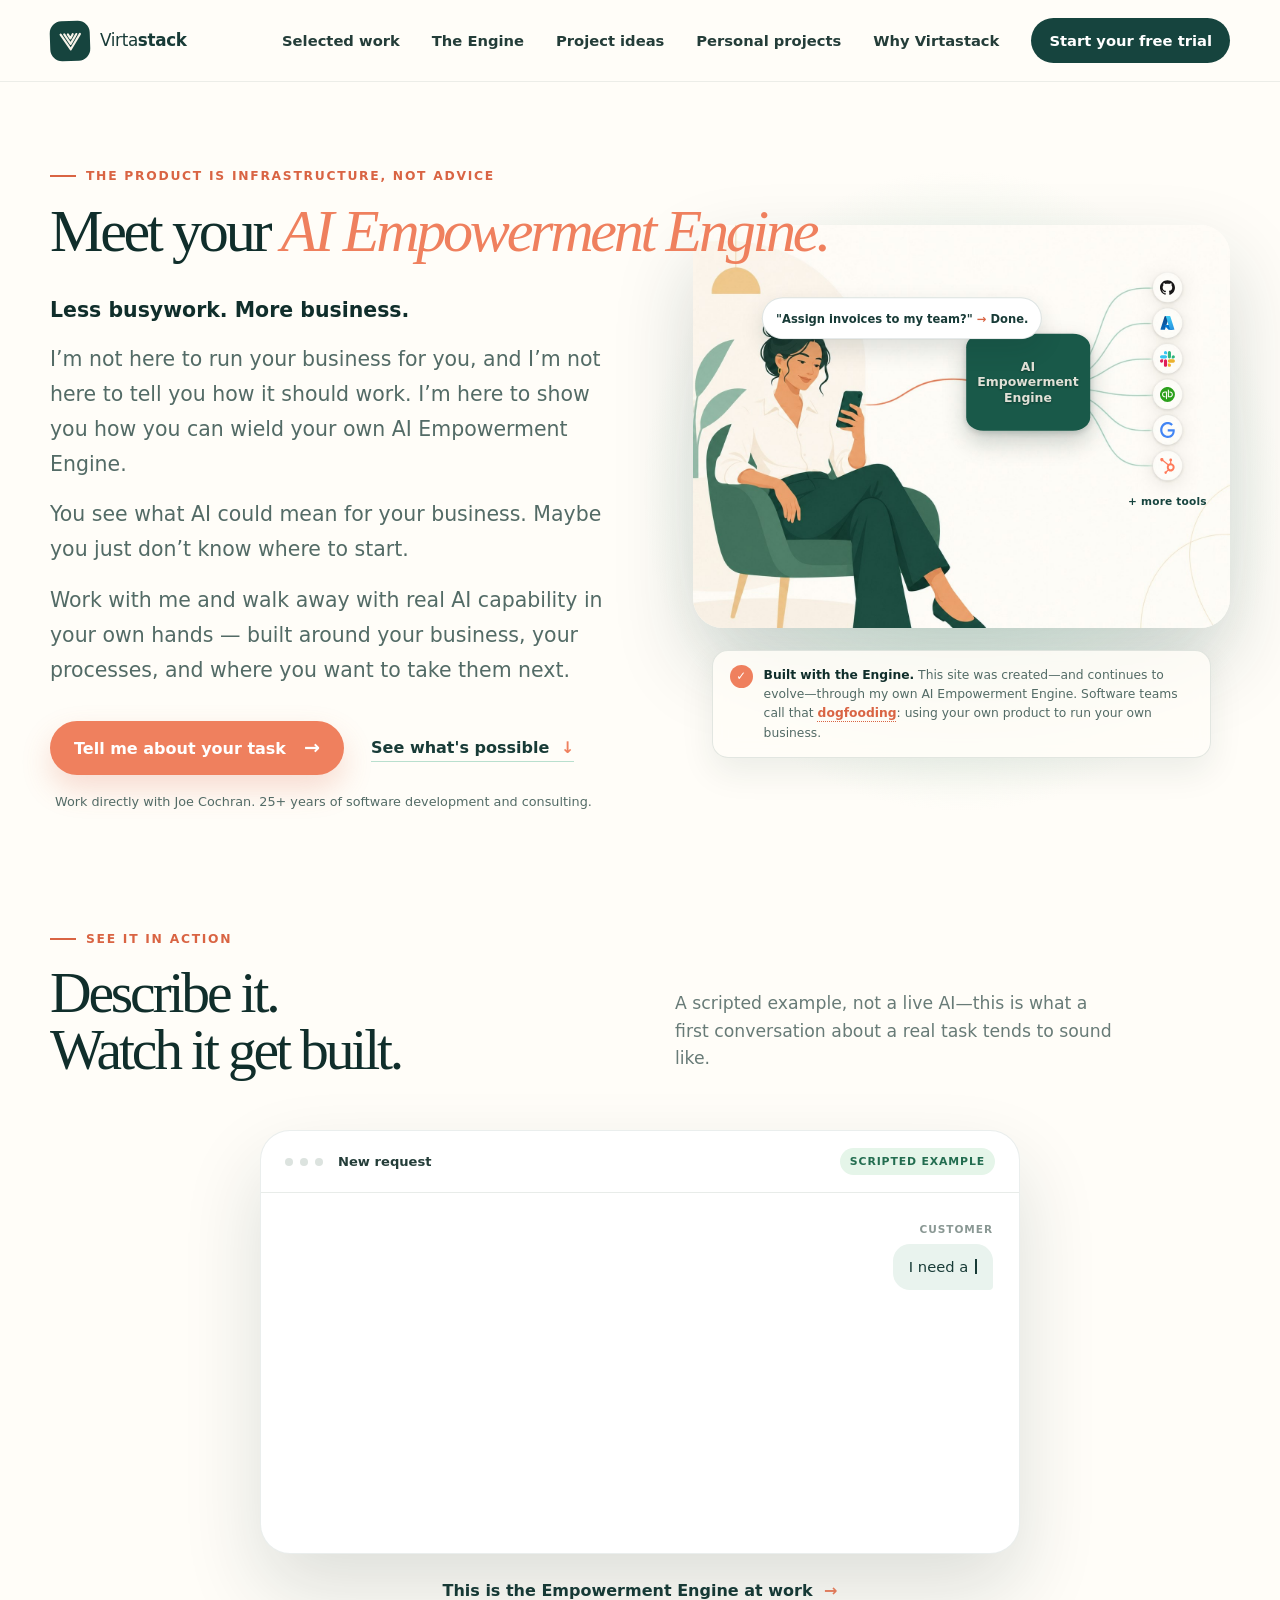
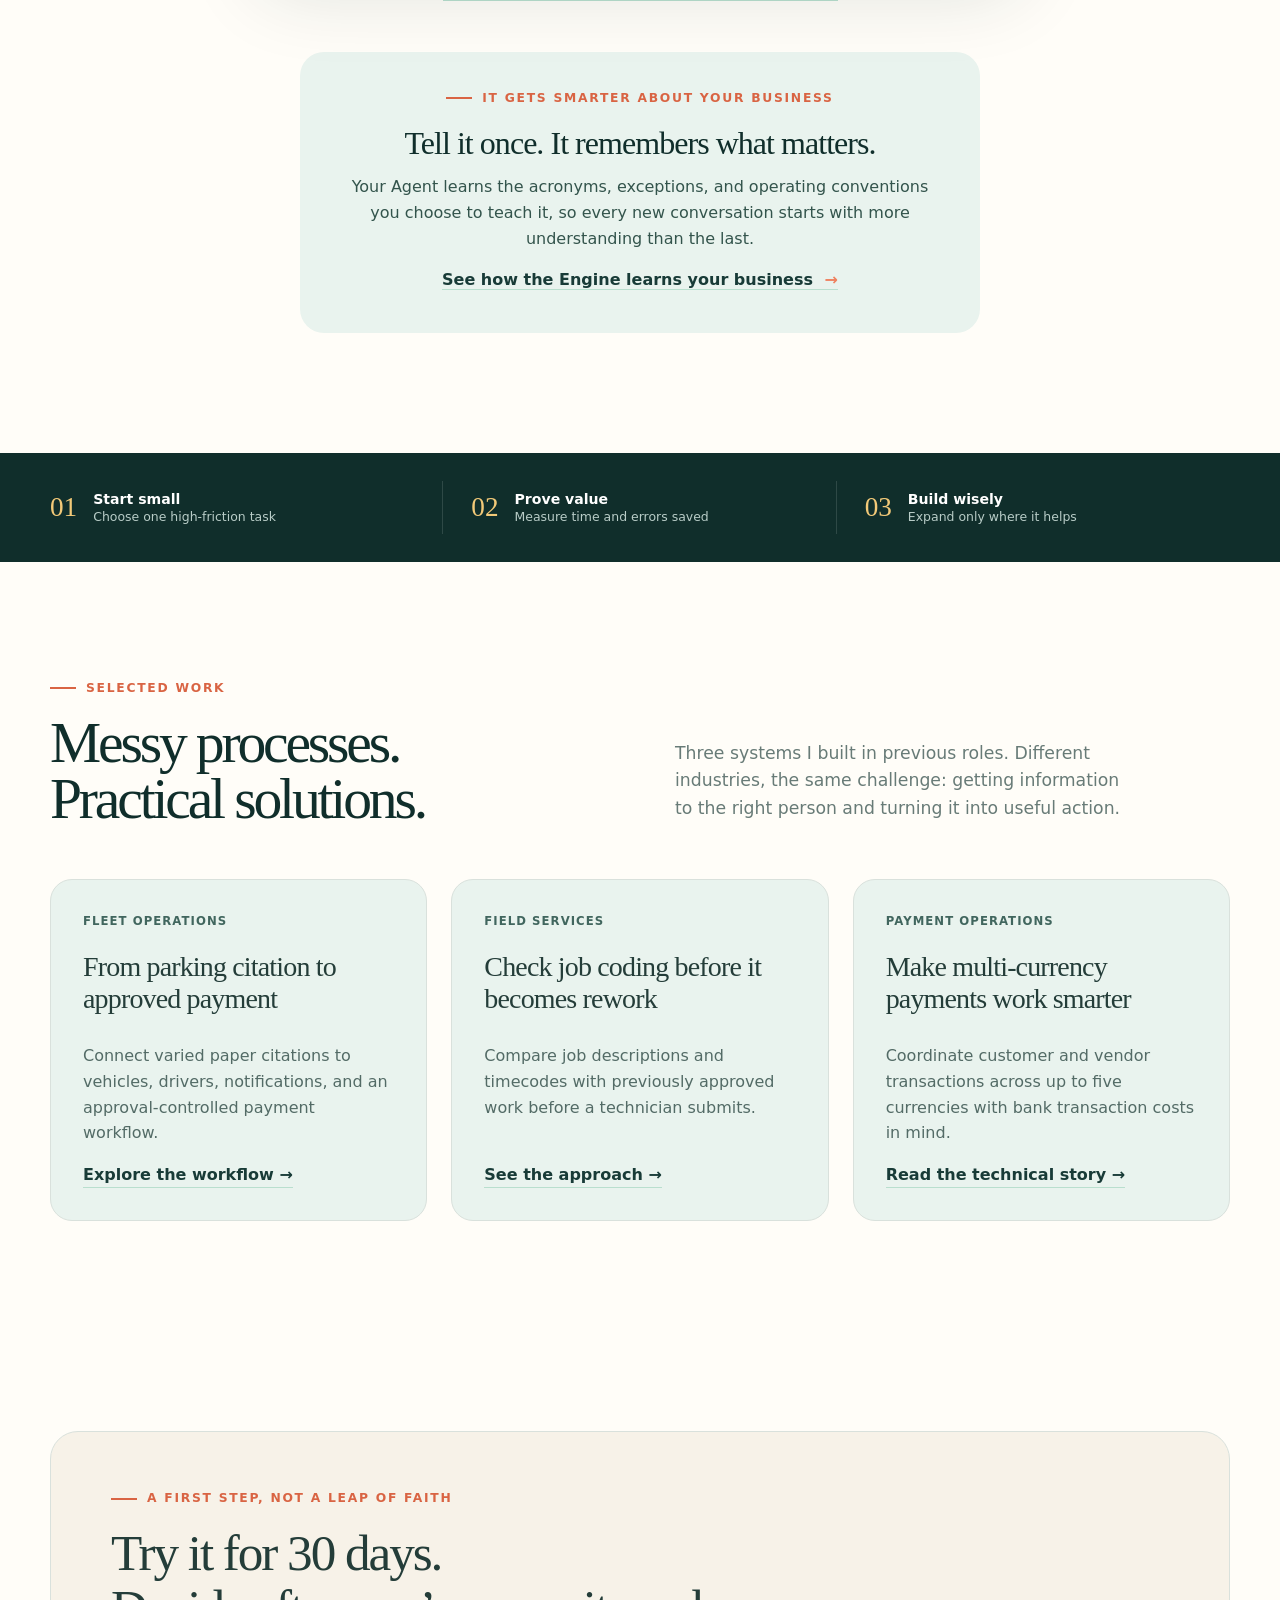
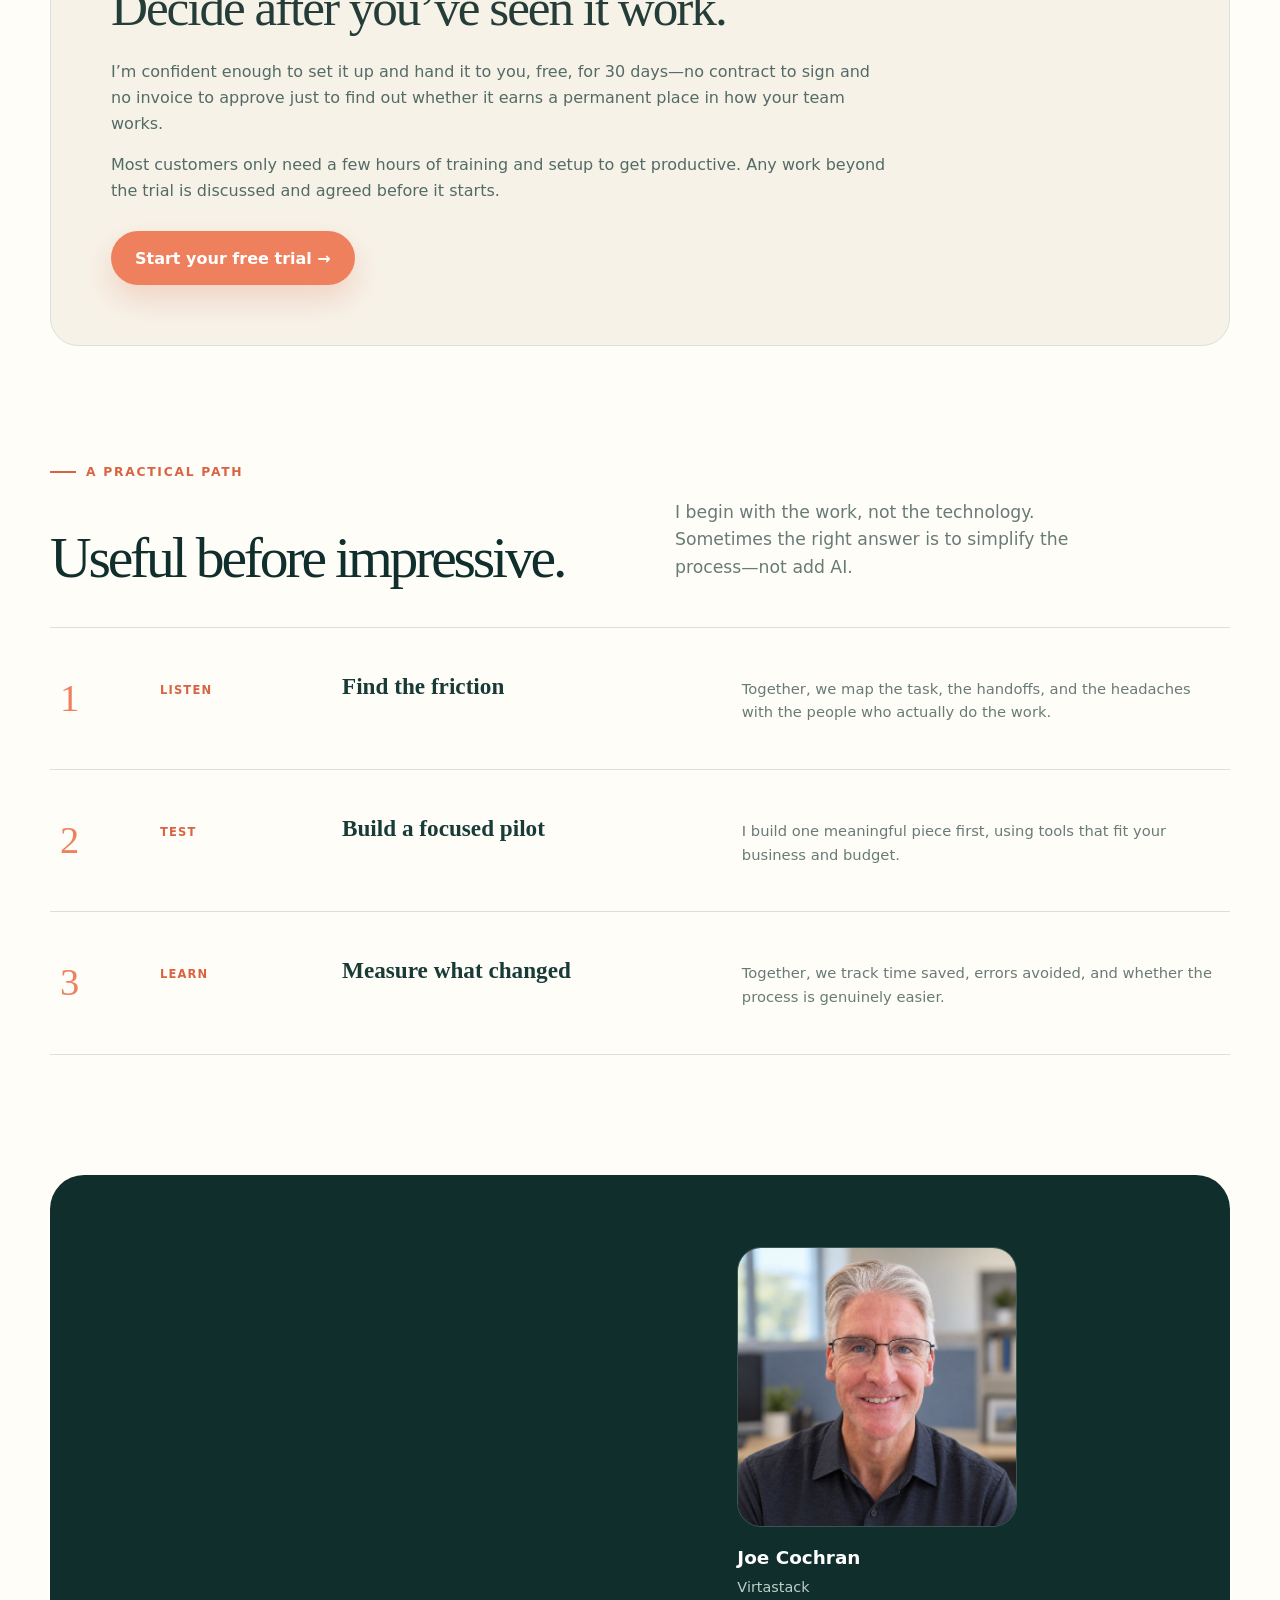
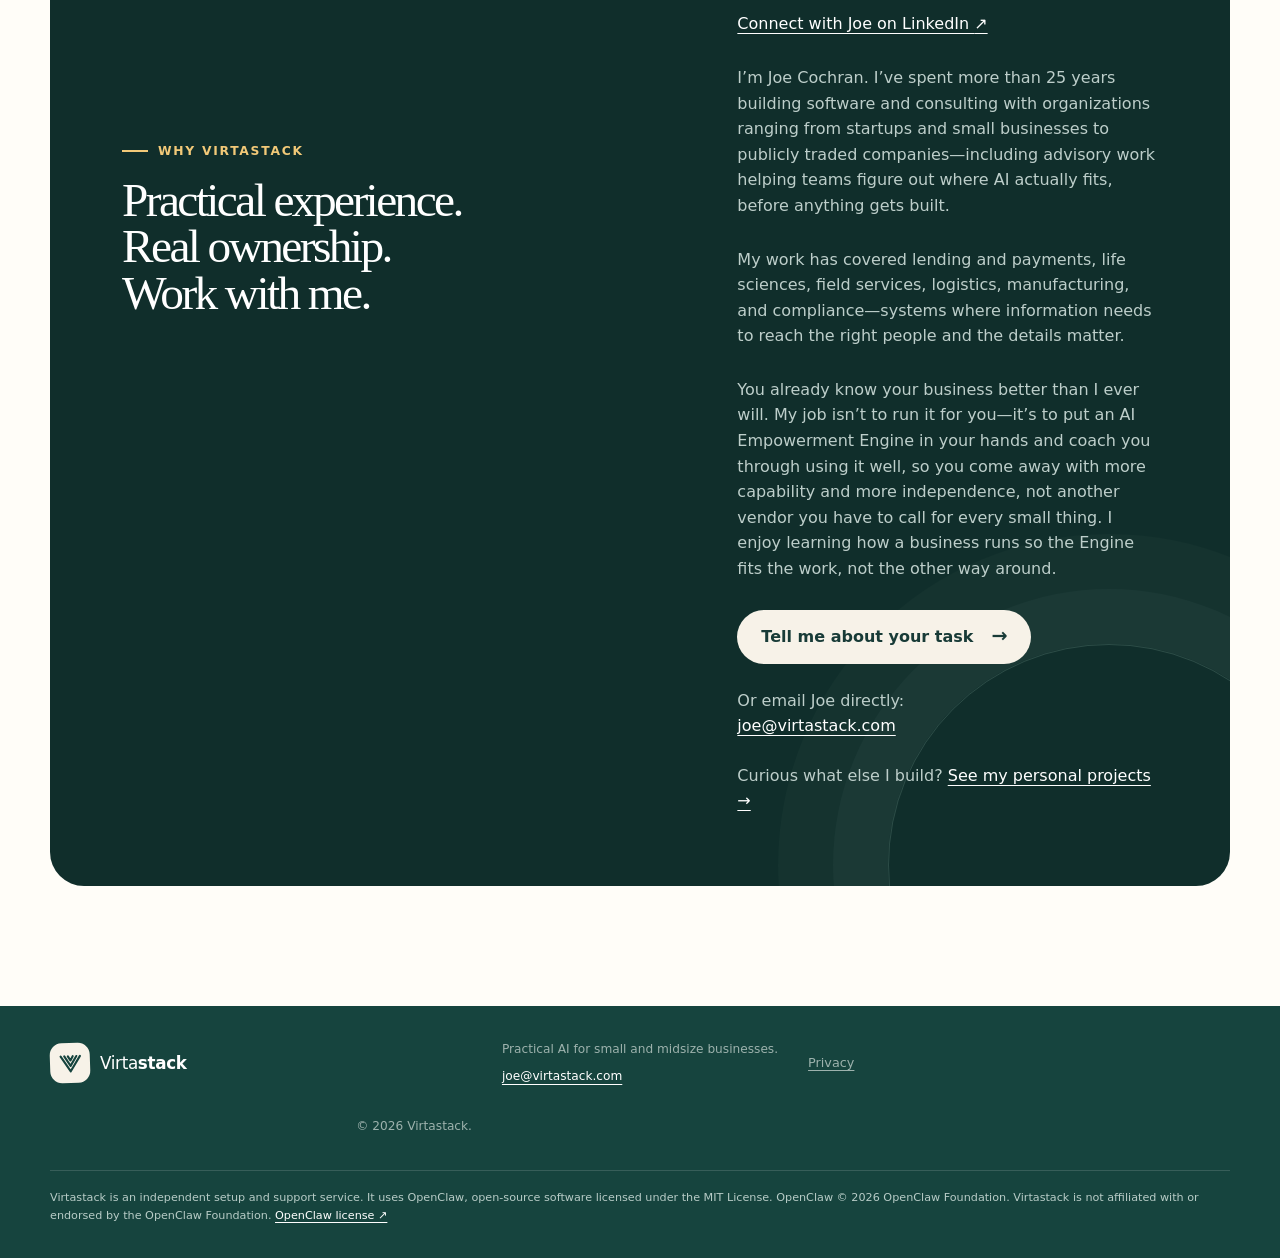
==== commit 75c965c8: "Rebrand site as Virtastack" ====
--- a/index.html
+++ b/index.html
@@ -5,10 +5,10 @@
     <meta name="viewport" content="width=device-width, initial-scale=1.0" />
     <meta
       name="description"
-      content="MT Solutions Group is the AI Empowerment Engine for small and midsize businesses: real tools, not advice. Try a 30-day risk-free trial and see it working before you commit to anything."
+      content="Virtastack is the AI Empowerment Engine for small and midsize businesses: real tools, not advice. Try a 30-day risk-free trial and see it working before you commit to anything."
     />
     <meta name="theme-color" content="#163d38" />
-    <title>MT Solutions Group | The AI Empowerment Engine</title>
+    <title>Virtastack | The AI Empowerment Engine</title>
     <link rel="stylesheet" href="styles.css" />
     <script src="analytics.js" defer></script><script src="app.js" defer></script><script src="demo.js" defer></script>
   </head>
@@ -16,14 +16,15 @@
     <a class="skip-link" href="#main">Skip to content</a>
 
     <header class="site-header">
-      <a class="brand" href="#top" aria-label="MT Solutions Group home">
+      <a class="brand" href="#top" aria-label="Virtastack home">
         <span class="brand-mark" aria-hidden="true">
           <svg viewBox="0 0 48 48" role="img">
-            <path d="M8 34V14l16 14 16-14v20" />
-            <path d="M15 34V25m18 9v-9" />
+            <path d="M8 12l16 25 16-25" />
+            <path d="M14 12l10 16 10-16" />
+            <path d="M20 12l4 7 4-7" />
           </svg>
         </span>
-        <span class="brand-name">MT <strong>Solutions Group</strong></span>
+        <span class="brand-name"><strong>Virta</strong>stack</span>
       </a>
 
       <button class="menu-button" type="button" aria-expanded="false" aria-controls="site-nav">
@@ -36,7 +37,7 @@
         <a href="empowerment-engine.html">The Engine</a>
         <a href="project-ideas.html">Project ideas</a>
         <a href="personal-projects.html">Personal projects</a>
-        <a href="#about">Why MT</a>
+        <a href="#about">Why Virtastack</a>
         <a class="nav-cta" href="get-started.html#fork">Start your free trial</a>
       </nav>
     </header>
@@ -187,13 +188,13 @@
       <section id="about" class="about-section section-shell">
         <div class="about-card reveal">
           <div>
-            <p class="eyebrow eyebrow-light"><span></span> Why MT Solutions Group</p>
+            <p class="eyebrow eyebrow-light"><span></span> Why Virtastack</p>
             <h2>Practical experience.<br />Real ownership.<br />Work with me.</h2>
           </div>
           <div class="about-copy">
             <figure class="founder-profile">
               <img class="founder-headshot" src="assets/joe-cochran.jpg" alt="Joe Cochran" width="1254" height="1254" loading="lazy" decoding="async" />
-              <figcaption><strong>Joe Cochran</strong><span>MT Solutions Group</span><a class="founder-linkedin" href="https://www.linkedin.com/in/joetcochran/" target="_blank" rel="noopener noreferrer">Connect with Joe on LinkedIn <span class="linkedin-external" aria-hidden="true">↗</span></a></figcaption>
+              <figcaption><strong>Joe Cochran</strong><span>Virtastack</span><a class="founder-linkedin" href="https://www.linkedin.com/in/joetcochran/" target="_blank" rel="noopener noreferrer">Connect with Joe on LinkedIn <span class="linkedin-external" aria-hidden="true">↗</span></a></figcaption>
             </figure>
             <p>
               I’m Joe Cochran. I’ve spent more than 25 years building software and consulting with organizations ranging from startups and small businesses to publicly traded companies—including advisory work helping teams figure out where AI actually fits, before anything gets built.
@@ -203,7 +204,7 @@
             <p>You already know your business better than I ever will. My job isn’t to run it for you—it’s to put an <a href="empowerment-engine.html">AI Empowerment Engine</a> in your hands and coach you through using it well, so you come away with more capability and more independence, not another vendor you have to call for every small thing. I enjoy learning how a business runs so the Engine fits the work, not the other way around.
             </p>
             <a class="button button-cream" href="get-started.html#fork">Tell me about your task <span>→</span></a>
-            <p class="direct-contact">Or email Joe directly:<br /><a href="mailto:joe@mtsolutions.group">joe@mtsolutions.group</a></p>
+            <p class="direct-contact">Or email Joe directly:<br /><a href="mailto:joe@virtastack.com">joe@virtastack.com</a></p>
             <p class="direct-contact">Curious what else I build? <a href="personal-projects.html">See my personal projects →</a></p>
           </div>
         </div>
@@ -213,14 +214,14 @@
     <footer class="site-footer">
       <a class="brand brand-footer" href="#top">
         <span class="brand-mark" aria-hidden="true">
-          <svg viewBox="0 0 48 48"><path d="M8 34V14l16 14 16-14v20"/><path d="M15 34V25m18 9v-9"/></svg>
+          <svg viewBox="0 0 48 48"><path d="M8 12l16 25 16-25"/><path d="M14 12l10 16 10-16"/><path d="M20 12l4 7 4-7"/></svg>
         </span>
-        <span class="brand-name">MT <strong>Solutions Group</strong></span>
+        <span class="brand-name"><strong>Virta</strong>stack</span>
       </a>
-      <div class="footer-contact"><p>Practical AI for small and midsize businesses.</p><a href="mailto:joe@mtsolutions.group">joe@mtsolutions.group</a></div>
+      <div class="footer-contact"><p>Practical AI for small and midsize businesses.</p><a href="mailto:joe@virtastack.com">joe@virtastack.com</a></div>
       <div class="privacy-links"><a href="privacy.html">Privacy</a><button type="button" data-analytics-settings hidden>Analytics preferences</button></div>
-      <p class="copyright">© <span id="year"></span> MT Solutions Group.</p>
-      <p class="footer-legal">MT Solutions Group is an independent setup and support service. It uses OpenClaw, open-source software licensed under the MIT License. OpenClaw © 2026 OpenClaw Foundation. MT Solutions Group is not affiliated with or endorsed by the OpenClaw Foundation. <a href="https://github.com/openclaw/openclaw/blob/main/LICENSE" target="_blank" rel="noopener noreferrer">OpenClaw license <span aria-hidden="true">↗</span></a></p>
+      <p class="copyright">© <span id="year"></span> Virtastack.</p>
+      <p class="footer-legal">Virtastack is an independent setup and support service. It uses OpenClaw, open-source software licensed under the MIT License. OpenClaw © 2026 OpenClaw Foundation. Virtastack is not affiliated with or endorsed by the OpenClaw Foundation. <a href="https://github.com/openclaw/openclaw/blob/main/LICENSE" target="_blank" rel="noopener noreferrer">OpenClaw license <span aria-hidden="true">↗</span></a></p>
     </footer>
   </body>
 </html>
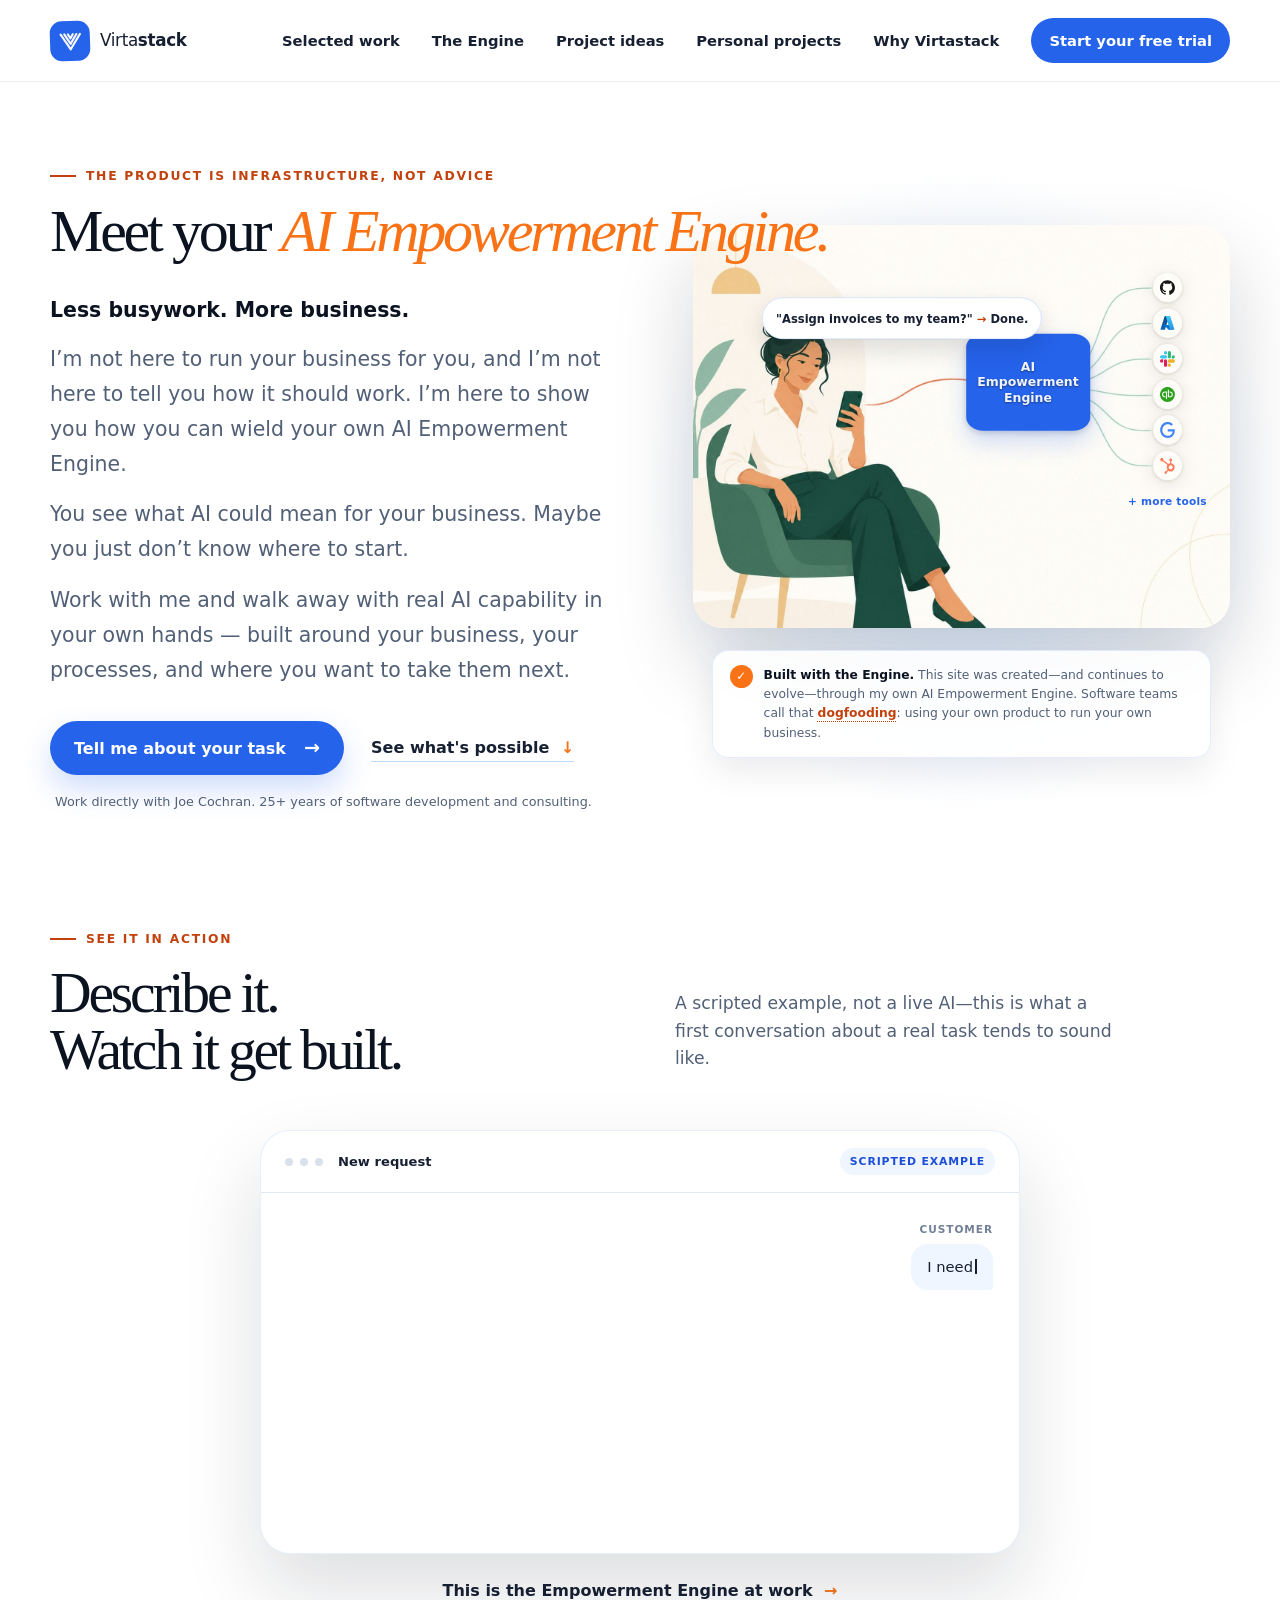
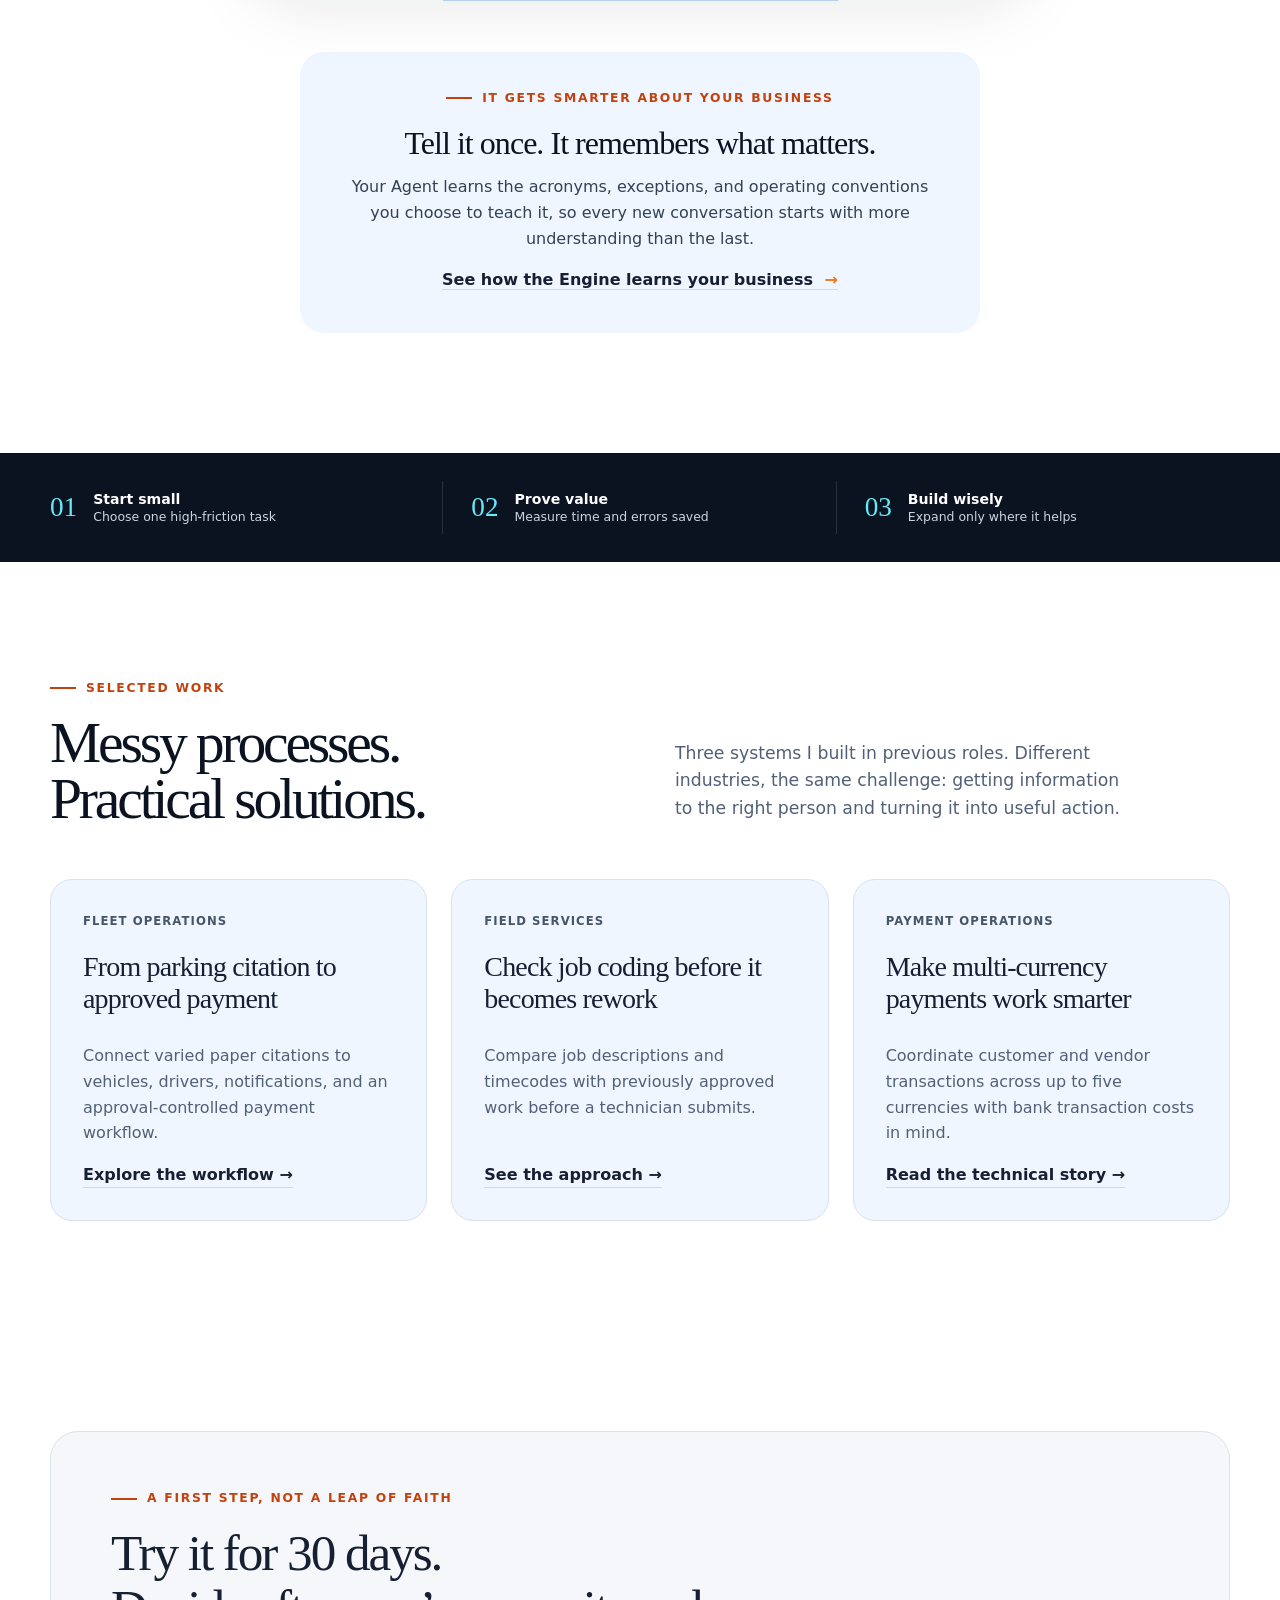
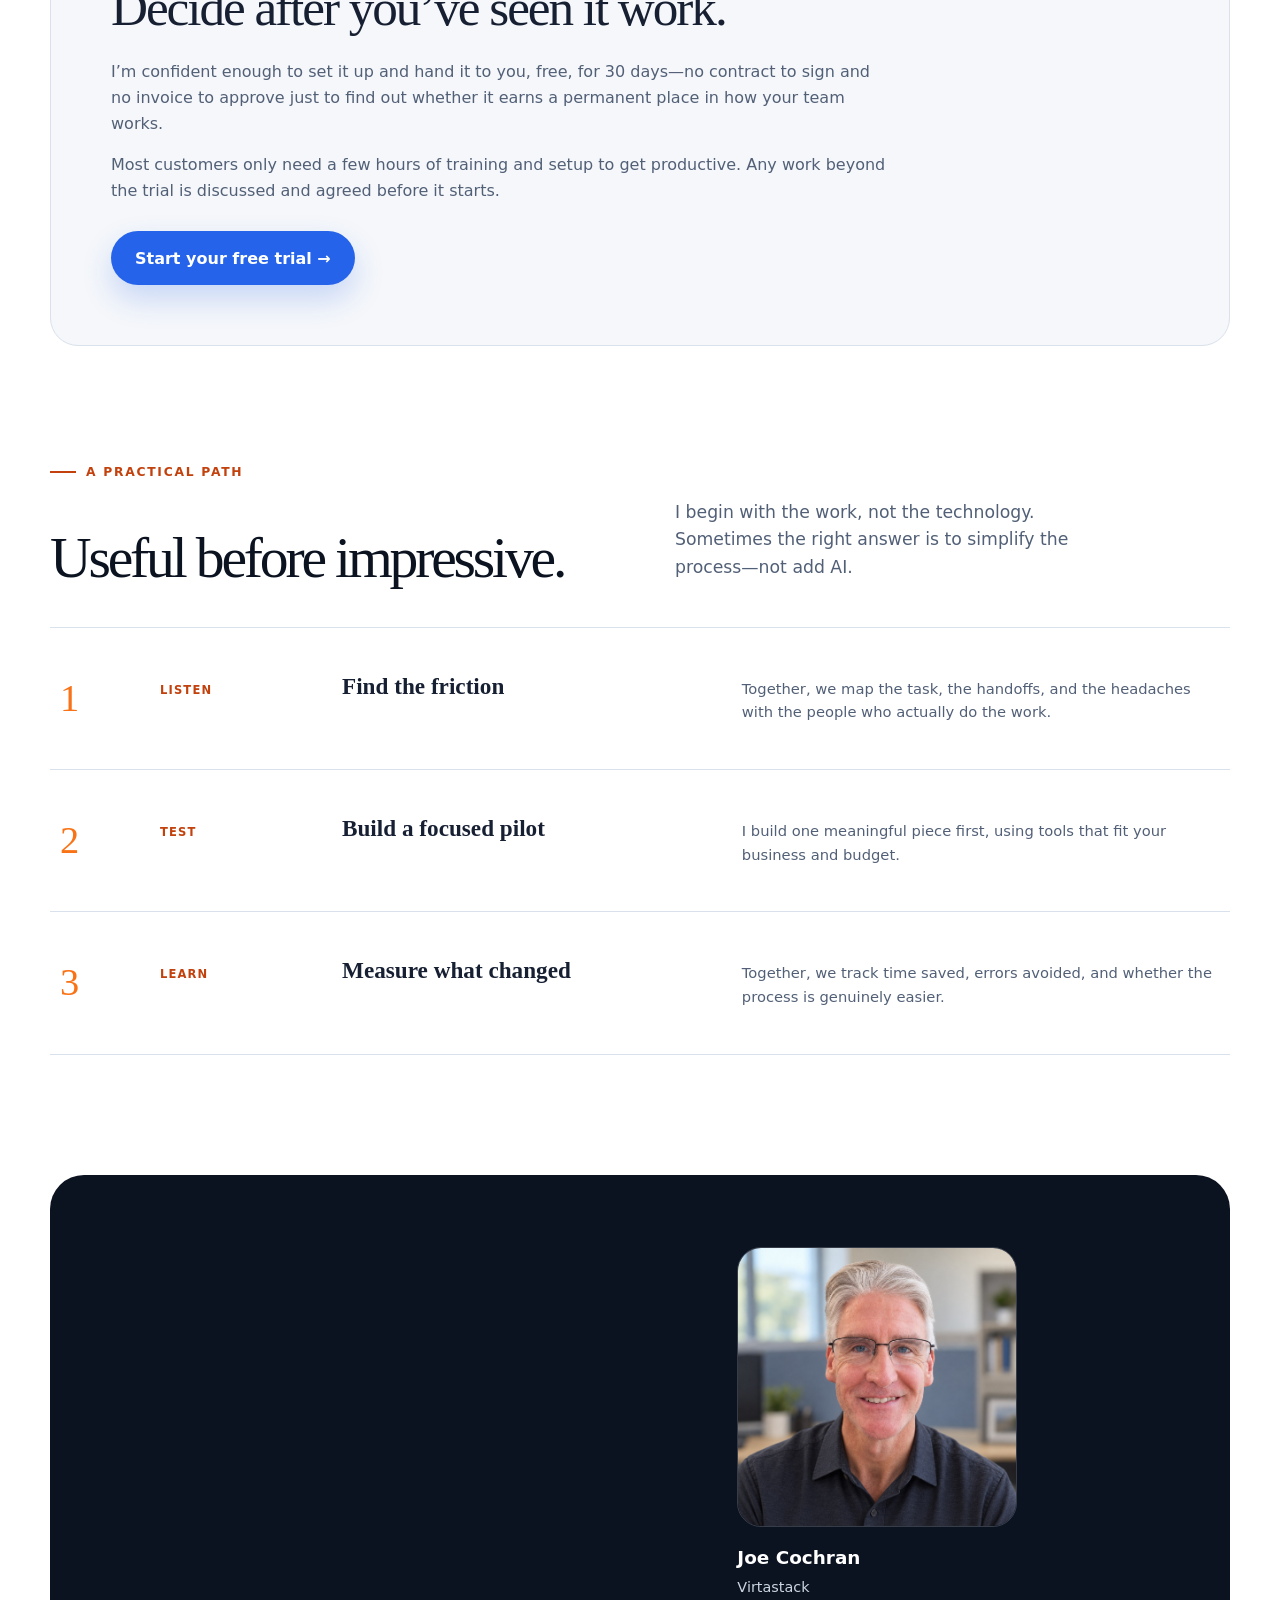
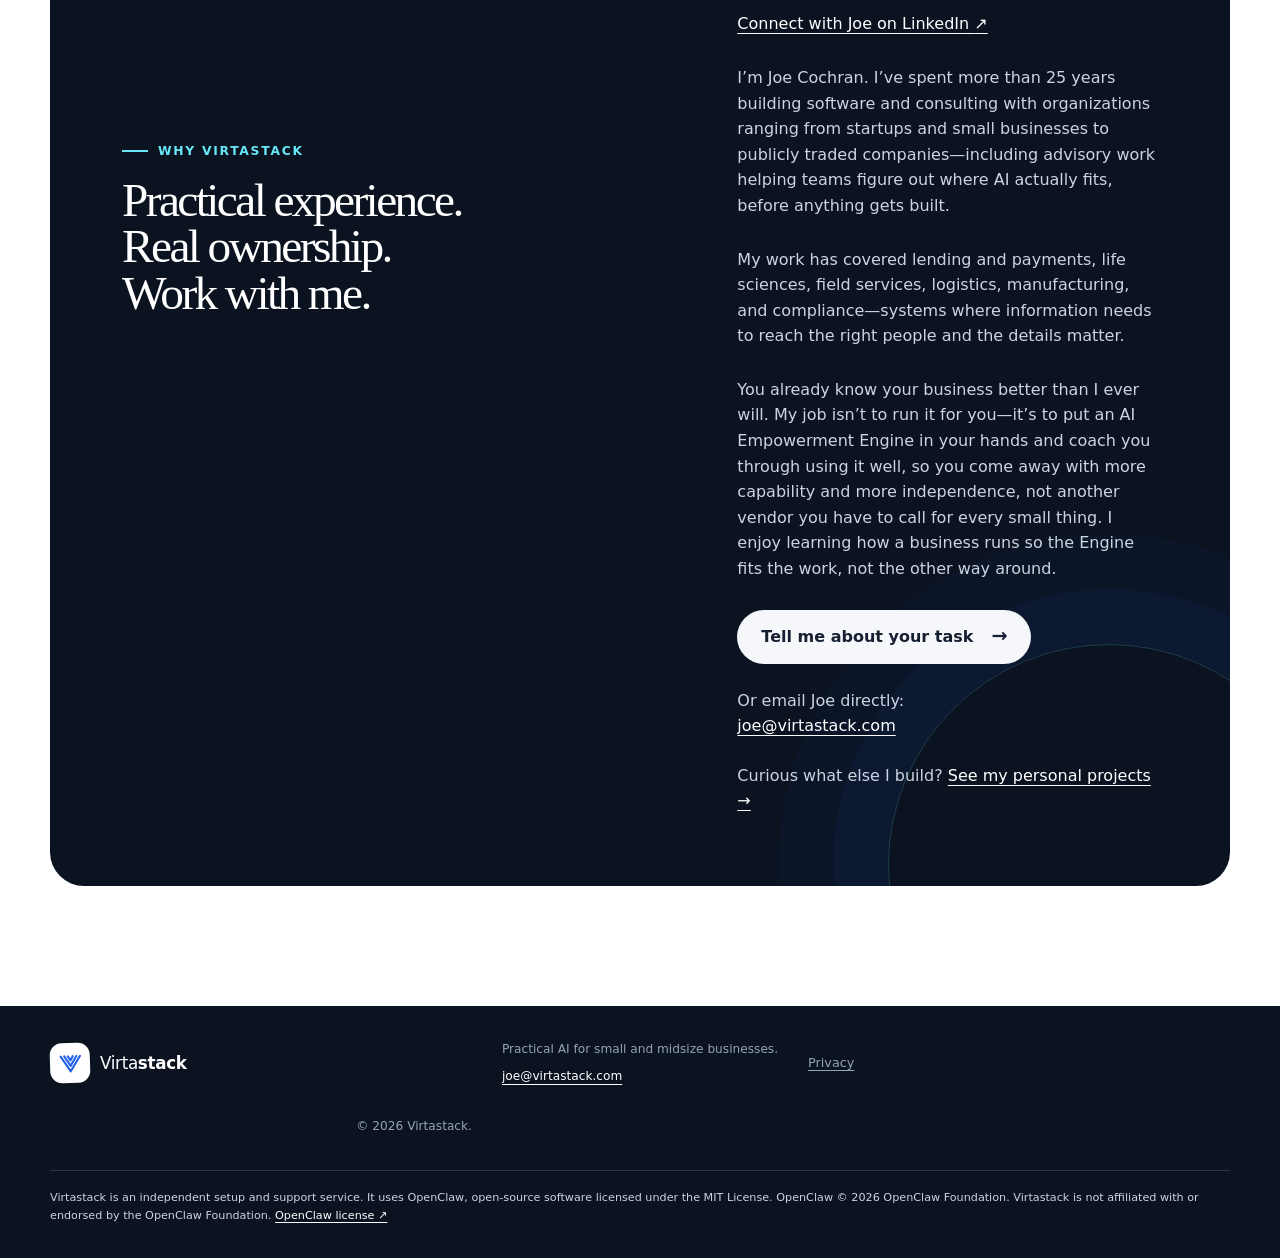
==== commit 4c78b2e8: "Refresh Virtastack brand palette" ====
--- a/index.html
+++ b/index.html
@@ -7,7 +7,7 @@
       name="description"
       content="Virtastack is the AI Empowerment Engine for small and midsize businesses: real tools, not advice. Try a 30-day risk-free trial and see it working before you commit to anything."
     />
-    <meta name="theme-color" content="#163d38" />
+    <meta name="theme-color" content="#0b1220" />
     <title>Virtastack | The AI Empowerment Engine</title>
     <link rel="stylesheet" href="styles.css" />
     <script src="analytics.js" defer></script><script src="app.js" defer></script><script src="demo.js" defer></script>
--- a/styles.css
+++ b/styles.css
@@ -1,19 +1,19 @@
 :root {
-  --ink: #183b37;
-  --ink-deep: #102e2b;
-  --forest: #16443e;
-  --forest-bright: #1f5a51;
-  --mint: #b9dfce;
-  --mint-pale: #e9f3ee;
-  --coral: #ef805e;
-  --coral-dark: #d96443;
-  --cream: #f7f2e8;
-  --paper: #fffdf8;
-  --gold: #f2c978;
-  --text: #243d39;
-  --muted: #687b77;
-  --line: #d9e1dc;
-  --shadow: 0 22px 60px rgba(21, 58, 53, 0.12);
+  --ink: #172033;
+  --ink-deep: #0b1220;
+  --forest: #2563eb;
+  --forest-bright: #1d4ed8;
+  --mint: #bfdbfe;
+  --mint-pale: #eff6ff;
+  --coral: #f97316;
+  --coral-dark: #c2410c;
+  --cream: #f5f7fa;
+  --paper: #ffffff;
+  --gold: #67e8f9;
+  --text: #172033;
+  --muted: #526077;
+  --line: #d9e1ec;
+  --shadow: 0 22px 60px rgba(11, 18, 32, 0.12);
   --radius: 26px;
 }
 
@@ -50,8 +50,8 @@
   position: sticky; top: 0; z-index: 100;
   display: flex; align-items: center; justify-content: space-between;
   height: 82px; padding: 0 max(24px, calc((100vw - 1180px) / 2));
-  background: rgba(255, 253, 248, .92);
-  border-bottom: 1px solid rgba(24, 59, 55, .08);
+  background: rgba(255, 255, 255, .92);
+  border-bottom: 1px solid rgba(23, 32, 51, .08);
   backdrop-filter: blur(16px);
 }
 .brand { display: inline-flex; align-items: center; gap: 10px; color: var(--ink); }
@@ -91,7 +91,7 @@
 }
 .hero h1 { font-size: clamp(3.7rem, 6.3vw, 6rem); }
 .hero h1 em { color: var(--coral); font-weight: 500; }
-.hero-lede { max-width: 610px; margin: 32px 0 34px; color: #536b66; font-size: clamp(1.08rem, 2vw, 1.28rem); line-height: 1.7; }
+.hero-lede { max-width: 610px; margin: 32px 0 34px; color: #526077; font-size: clamp(1.08rem, 2vw, 1.28rem); line-height: 1.7; }
 .hero-lede p { margin: 0 0 16px; }
 .hero-lede p:last-child { margin-bottom: 0; }
 .hero-actions { display: flex; align-items: center; gap: 27px; flex-wrap: wrap; }
@@ -101,21 +101,21 @@
   font-weight: 750; cursor: pointer; transition: transform .2s, box-shadow .2s, background .2s;
 }
 .button:hover { transform: translateY(-3px); }
-.button-primary { color: white; background: var(--coral); box-shadow: 0 14px 30px rgba(217, 100, 67, .22); }
-.button-primary:hover { background: var(--coral-dark); box-shadow: 0 18px 34px rgba(217, 100, 67, .3); }
+.button-primary { color: white; background: var(--forest); box-shadow: 0 14px 30px rgba(37, 99, 235, .22); }
+.button-primary:hover { background: var(--forest-bright); box-shadow: 0 18px 34px rgba(37, 99, 235, .3); }
 .button span { font-size: 1.2rem; }
 .text-link { color: var(--ink); font-weight: 750; border-bottom: 1px solid var(--mint); }
 .text-link span { margin-left: 6px; color: var(--coral); }
-.microcopy { margin: 17px 0 0 5px; color: #84938f; font-size: .8rem; }
+.microcopy { margin: 17px 0 0 5px; color: #718096; font-size: .8rem; }
 
 .hero-visual { position: relative; z-index: 150; min-width: 0; isolation: isolate; }
 .visual-glow {
   position: absolute; z-index: -2; inset: -18% -10%;
-  background: radial-gradient(circle at center, rgba(185, 223, 206, .7), rgba(185, 223, 206, 0) 66%);
+  background: radial-gradient(circle at center, rgba(191, 219, 254, .72), rgba(191, 219, 254, 0) 66%);
 }
 .engine-illustration {
   position: relative; width: 100%; aspect-ratio: 1448 / 1086;
-  box-shadow: 0 36px 80px rgba(16, 46, 43, .18); border-radius: 30px;
+  box-shadow: 0 36px 80px rgba(11, 18, 32, .18); border-radius: 30px;
 }
 .engine-illustration > img { display: block; width: 100%; height: 100%; object-fit: cover; border-radius: 30px; }
 .engine-node {
@@ -132,25 +132,25 @@
   position: absolute; left: var(--nx); top: var(--ny); transform: translate(-50%, -50%);
   width: 23%; aspect-ratio: 1.28; padding: 2%; box-sizing: border-box;
   display: grid; place-items: center; text-align: center;
-  background: #195949; border-radius: 14%;
-  box-shadow: 0 11px 24px rgba(10, 40, 34, .22), 0 2px 6px rgba(10, 40, 34, .18);
+  background: #2563eb; border-radius: 14%;
+  box-shadow: 0 11px 24px rgba(37, 99, 235, .22), 0 2px 6px rgba(11, 18, 32, .18);
   will-change: transform, box-shadow;
 }
 .engine-hub-label:hover { animation: engine-hub-pulse 2.8s ease-in-out infinite; }
 .engine-hub-label b {
   display: block; width: 100%; overflow-wrap: break-word;
-  color: rgba(247, 242, 232, .9); font-size: clamp(.6rem, 1.25vw, .78rem); font-weight: 700; line-height: 1.25;
-  text-shadow: 0 1px 2px rgba(5, 25, 21, .45);
+  color: rgba(255, 255, 255, .94); font-size: clamp(.6rem, 1.25vw, .78rem); font-weight: 700; line-height: 1.25;
+  text-shadow: 0 1px 2px rgba(11, 18, 32, .45);
 }
 @keyframes engine-hub-pulse {
-  0%, 66%, 100% { transform: translate(-50%, -50%) scale(1); box-shadow: 0 11px 24px rgba(10, 40, 34, .22), 0 2px 6px rgba(10, 40, 34, .18); }
-  78% { transform: translate(-50%, -50%) scale(1.035); box-shadow: 0 14px 30px rgba(10, 40, 34, .28), 0 3px 8px rgba(10, 40, 34, .2); }
-  88% { transform: translate(-50%, -50%) scale(1); box-shadow: 0 11px 24px rgba(10, 40, 34, .22), 0 2px 6px rgba(10, 40, 34, .18); }
+  0%, 66%, 100% { transform: translate(-50%, -50%) scale(1); box-shadow: 0 11px 24px rgba(37, 99, 235, .22), 0 2px 6px rgba(11, 18, 32, .18); }
+  78% { transform: translate(-50%, -50%) scale(1.035); box-shadow: 0 14px 30px rgba(37, 99, 235, .3), 0 3px 8px rgba(11, 18, 32, .2); }
+  88% { transform: translate(-50%, -50%) scale(1); box-shadow: 0 11px 24px rgba(37, 99, 235, .22), 0 2px 6px rgba(11, 18, 32, .18); }
 }
 .engine-chat-trigger {
   position: absolute; left: var(--nx); top: var(--ny); transform: translate(-50%, -50%);
-  background: #fff; border: 1px solid rgba(22, 68, 62, .14); border-radius: 999px;
-  padding: 7px 13px; box-shadow: 0 10px 24px rgba(16, 46, 43, .14); cursor: help;
+  background: #fff; border: 1px solid rgba(37, 99, 235, .16); border-radius: 999px;
+  padding: 7px 13px; box-shadow: 0 10px 24px rgba(11, 18, 32, .14); cursor: help;
   font: inherit; white-space: nowrap;
 }
 .engine-chat-trigger span { font-size: clamp(.58rem, 1.35vw, .72rem); font-weight: 700; color: var(--ink); }
@@ -159,7 +159,7 @@
   position: absolute; z-index: 150; left: var(--nx); top: var(--ny);
   transform: translate(-50%, calc(-100% - 16px)) translateY(6px);
   width: min(320px, 78%); background: #fff; border-radius: 18px; padding: 16px 16px 10px;
-  box-shadow: 0 30px 60px rgba(16, 46, 43, .24); border: 1px solid rgba(22, 68, 62, .1);
+  box-shadow: 0 30px 60px rgba(11, 18, 32, .24); border: 1px solid rgba(37, 99, 235, .1);
   opacity: 0; visibility: hidden; pointer-events: none;
   transition: opacity .18s ease, transform .18s ease, visibility .18s;
 }
@@ -177,22 +177,22 @@
 }
 .window-bar {
   display: flex; align-items: center; gap: 7px; height: 62px;
-  margin-inline: -26px; padding-inline: 24px; border-bottom: 1px solid #e8ece9;
-}
-.window-bar > span { width: 8px; height: 8px; border-radius: 50%; background: #dce3df; }
+  margin-inline: -26px; padding-inline: 24px; border-bottom: 1px solid #e2e8f0;
+}
+.window-bar > span { width: 8px; height: 8px; border-radius: 50%; background: #d9e1ec; }
 .window-bar p { margin: 0 auto 0 8px; font-size: .82rem; font-weight: 750; }
-.window-bar b { padding: 5px 10px; color: #236d50; background: #e5f5e9; border-radius: 20px; font-size: .68rem; text-transform: uppercase; letter-spacing: .08em; }
+.window-bar b { padding: 5px 10px; color: #1d4ed8; background: #eff6ff; border-radius: 20px; font-size: .68rem; text-transform: uppercase; letter-spacing: .08em; }
 .creation-chat { display: flex; flex-direction: column; gap: 9px; padding: 22px 4px 4px; }
 .creation-chat .chat-line { max-width: 94%; gap: 4px; }
 .creation-chat .chat-bubble { padding: 9px 13px; font-size: .8rem; line-height: 1.4; border-radius: 14px; }
 .creation-chat .chat-label { font-size: .6rem; }
-.creation-more { margin: 0; padding: 1px 0 3px; text-align: center; color: #9fada8; font-size: .68rem; letter-spacing: .05em; }
+.creation-more { margin: 0; padding: 1px 0 3px; text-align: center; color: #718096; font-size: .68rem; letter-spacing: .05em; }
 .engine-proof {
   position: relative;
   display: grid; grid-template-columns: auto 1fr; gap: 11px; align-items: start;
   width: calc(100% - 38px); margin: 22px auto 0; padding: 14px 17px;
-  color: #536b66; background: rgba(255, 253, 248, .88); border: 1px solid rgba(22, 68, 62, .12);
-  border-radius: 16px; box-shadow: 0 14px 34px rgba(16, 46, 43, .08); backdrop-filter: blur(8px);
+  color: #526077; background: rgba(255, 255, 255, .9); border: 1px solid rgba(37, 99, 235, .12);
+  border-radius: 16px; box-shadow: 0 14px 34px rgba(11, 18, 32, .08); backdrop-filter: blur(8px);
 }
 .engine-proof-mark { display: grid; place-items: center; width: 23px; height: 23px; color: white; background: var(--coral); border-radius: 50%; font-size: .74rem; font-weight: 800; }
 .engine-proof p { margin: 1px 0 0; font-size: .77rem; line-height: 1.55; }
@@ -205,13 +205,13 @@
 .proof-tooltip {
   position: absolute; z-index: 150; left: 50%; bottom: calc(100% + 14px);
   width: min(440px, 88vw); background: white; border-radius: 18px; overflow: hidden;
-  box-shadow: 0 30px 60px rgba(16, 46, 43, .24); border: 1px solid rgba(22, 68, 62, .1);
+  box-shadow: 0 30px 60px rgba(11, 18, 32, .24); border: 1px solid rgba(37, 99, 235, .1);
   opacity: 0; visibility: hidden; pointer-events: none;
   transform: translateX(-50%) translateY(6px);
   transition: opacity .18s ease, transform .18s ease, visibility .18s;
 }
 .proof-tooltip img { display: block; width: 100%; height: auto; }
-.proof-tooltip-caption { margin: 0; padding: 14px 18px 18px; font-size: .78rem; line-height: 1.55; color: #687b77; }
+.proof-tooltip-caption { margin: 0; padding: 14px 18px 18px; font-size: .78rem; line-height: 1.55; color: #526077; }
 .proof-tooltip-caption strong { color: var(--ink-deep); }
 .engine-proof:has(.proof-trigger:hover) .proof-tooltip,
 .engine-proof:has(.proof-trigger:focus-visible) .proof-tooltip,
@@ -224,7 +224,7 @@
 .trust-strip > div:first-child { padding-left: 0; }
 .trust-strip > div:last-child { border: 0; }
 .trust-strip span { color: var(--gold); font-family: Georgia, serif; font-size: 1.7rem; }
-.trust-strip p { margin: 0; color: #b8ccc7; font-size: .78rem; line-height: 1.35; }
+.trust-strip p { margin: 0; color: #cbd5e1; font-size: .78rem; line-height: 1.35; }
 .trust-strip strong { display: block; color: white; font-size: .88rem; }
 
 .section-heading { display: grid; grid-template-columns: 1fr 1fr; column-gap: 70px; align-items: end; margin-bottom: 52px; }
@@ -235,24 +235,24 @@
 .card-link b { margin-left: 5px; color: var(--coral); }
 
 .eyebrow-light { color: var(--gold); }
-.step-counter { padding: 6px 10px; color: #6c7e7a; background: #f1f5f2; border-radius: 20px; font-size: .68rem; font-weight: 750; }
-.progress-track { height: 4px; background: #edf1ef; }
+.step-counter { padding: 6px 10px; color: #526077; background: #f1f5f9; border-radius: 20px; font-size: .68rem; font-weight: 750; }
+.progress-track { height: 4px; background: #e2e8f0; }
 .progress-track span { display: block; width: 25%; height: 100%; background: var(--coral); transition: width .35s ease; }
 .result-grid { display: grid; grid-template-columns: 1fr 1fr; gap: 10px; }
-.result-grid div { padding: 12px 14px; background: #f1f6f3; border-radius: 12px; }
+.result-grid div { padding: 12px 14px; background: #f1f5f9; border-radius: 12px; }
 .result-grid small, .result-grid strong { display: block; }
-.result-grid small { color: #80918c; font-size: .64rem; text-transform: uppercase; letter-spacing: .07em; }
+.result-grid small { color: #718096; font-size: .64rem; text-transform: uppercase; letter-spacing: .07em; }
 .result-grid strong { color: var(--ink); font-size: .78rem; }
 .lead-capture { margin-top: 14px; padding: 16px; background: var(--cream); border-radius: 15px; }
-.lead-capture > p:first-child { margin: 0 0 12px; color: #5f6f6a; font-size: .74rem; line-height: 1.45; }
+.lead-capture > p:first-child { margin: 0 0 12px; color: #526077; font-size: .74rem; line-height: 1.45; }
 .lead-capture > p strong { color: var(--ink); font-size: .84rem; }
 .lead-fields { display: grid; grid-template-columns: 1fr 1fr; gap: 8px; }
-.lead-fields label { color: #687a75; font-size: .62rem; font-weight: 750; text-transform: uppercase; letter-spacing: .05em; }
-.lead-fields input { width: 100%; margin-top: 3px; padding: 9px 10px; background: white; border: 1px solid #dcded8; border-radius: 8px; outline: none; font-size: .75rem; text-transform: none; letter-spacing: 0; }
+.lead-fields label { color: #526077; font-size: .62rem; font-weight: 750; text-transform: uppercase; letter-spacing: .05em; }
+.lead-fields input { width: 100%; margin-top: 3px; padding: 9px 10px; background: white; border: 1px solid #d9e1ec; border-radius: 8px; outline: none; font-size: .75rem; text-transform: none; letter-spacing: 0; }
 .lead-fields input:focus { border-color: var(--forest-bright); }
 .lead-capture .button { width: 100%; min-height: 42px; margin-top: 10px; font-size: .78rem; }
-.preview-note { margin: 8px 0 0 !important; color: #9b7e66 !important; text-align: center; font-size: .62rem !important; }
-.restart-button { display: block; margin: 12px auto 0; color: #70827d; background: transparent; border: 0; cursor: pointer; font-size: .7rem; }
+.preview-note { margin: 8px 0 0 !important; color: #9a5a2f !important; text-align: center; font-size: .62rem !important; }
+.restart-button { display: block; margin: 12px auto 0; color: #526077; background: transparent; border: 0; cursor: pointer; font-size: .7rem; }
 
 .process-section .section-heading { margin-bottom: 40px; }
 .process-list { border-top: 1px solid var(--line); }
@@ -265,21 +265,21 @@
 
 .about-section { padding-bottom: 120px; }
 .about-card { display: grid; grid-template-columns: 1.12fr .88fr; gap: 80px; align-items: center; padding: 72px; color: white; background: var(--ink-deep); border-radius: 34px; overflow: hidden; position: relative; }
-.about-card::after { content: ""; position: absolute; right: -100px; bottom: -200px; width: 440px; height: 440px; border: 1px solid rgba(185,223,206,.17); border-radius: 50%; box-shadow: 0 0 0 55px rgba(185,223,206,.035), 0 0 0 110px rgba(185,223,206,.025); }
+.about-card::after { content: ""; position: absolute; right: -100px; bottom: -200px; width: 440px; height: 440px; border: 1px solid rgba(103,232,249,.2); border-radius: 50%; box-shadow: 0 0 0 55px rgba(37,99,235,.05), 0 0 0 110px rgba(37,99,235,.03); }
 .about-card h2 { color: white; font-size: clamp(2.2rem, 3.7vw, 3.7rem); }
 .about-copy { position: relative; z-index: 1; }
-.about-copy p { margin: 0 0 28px; color: #bdceca; }
+.about-copy p { margin: 0 0 28px; color: #cbd5e1; }
 .button-cream { color: var(--ink); background: var(--cream); }
 .button-cream:hover { background: white; }
 
-.site-footer { display: grid; grid-template-columns: 1fr auto 1fr; align-items: center; gap: 30px; padding: 34px max(24px, calc((100vw - 1180px) / 2)); color: #9db2ad; background: var(--forest); font-size: .76rem; }
+.site-footer { display: grid; grid-template-columns: 1fr auto 1fr; align-items: center; gap: 30px; padding: 34px max(24px, calc((100vw - 1180px) / 2)); color: #94a3b8; background: var(--ink-deep); font-size: .76rem; }
 .brand-footer { color: white; }
-.brand-footer .brand-mark { color: var(--forest); background: var(--cream); }
+.brand-footer .brand-mark { color: var(--forest); background: white; }
 .site-footer p { margin: 0; }
 .copyright { text-align: right; }
 .footer-legal {
   grid-column: 1 / -1; margin-top: 4px !important; padding-top: 18px;
-  color: #b8ccc7; border-top: 1px solid rgba(255,255,255,.14);
+  color: #cbd5e1; border-top: 1px solid rgba(255,255,255,.14);
   font-size: .7rem; line-height: 1.55;
 }
 .footer-legal a { color: white; text-decoration: underline; text-underline-offset: 3px; }
@@ -350,7 +350,7 @@
 .founder-headshot { display: block; width: min(100%, 280px); height: auto; aspect-ratio: 1; border-radius: 24px; border: 1px solid rgba(255,255,255,.18); }
 .founder-profile figcaption { margin-top: 16px; }
 .founder-profile strong { display: block; color: white; font-size: 1.15rem; }
-.founder-profile span { display: block; margin-top: 4px; color: #bdceca; font-size: .9rem; }
+.founder-profile span { display: block; margin-top: 4px; color: #cbd5e1; font-size: .9rem; }
 
 .founder-linkedin { display: inline-block; margin-top: 12px; color: white; text-decoration: underline; text-underline-offset: 4px; }
 .founder-linkedin:hover { color: var(--cream); }
@@ -364,23 +364,23 @@
 .will-reveal:not(.visible) { opacity: 0; transform: translateY(18px); }
 .about-card::after { pointer-events: none; }
 .hero-lede strong { display: block; color: var(--ink-deep); margin-bottom: 14px; }
-.microcopy { color: #536b66; }
+.microcopy { color: #526077; }
 .work-grid { display: grid; grid-template-columns: repeat(3, minmax(0, 1fr)); gap: 24px; }
 .work-card { display: flex; flex-direction: column; align-items: flex-start; padding: 32px; border: 1px solid var(--line); border-radius: 22px; background: var(--mint-pale); transition: transform .2s; }
 .work-card:hover { transform: translateY(-4px); }
 .work-card h3 { font: 500 1.75rem/1.15 Georgia, serif; letter-spacing: -.03em; margin: 20px 0 12px; }
-.work-card p { color: #536b66; }
+.work-card p { color: #526077; }
 .work-card .text-link { margin-top: auto; }
-.work-category { font-size: .73rem; text-transform: uppercase; letter-spacing: .09em; font-weight: 800; color: #41665e; }
+.work-category { font-size: .73rem; text-transform: uppercase; letter-spacing: .09em; font-weight: 800; color: #475569; }
 .engagement-section { padding-top: 90px; }
 .engagement-card { padding: clamp(28px, 5vw, 60px); background: var(--cream); border: 1px solid var(--line); border-radius: 28px; }
 .engagement-card h2 { font: 500 clamp(2rem, 4vw, 3.2rem)/1.08 Georgia, serif; letter-spacing: -.04em; max-width: 820px; margin: 0 0 24px; }
-.engagement-card > p:not(.eyebrow) { max-width: 780px; color: #536b66; }
+.engagement-card > p:not(.eyebrow) { max-width: 780px; color: #526077; }
 .engagement-card .button { margin-top: 12px; }
 .brief-details { margin: 20px 0; font-size: .86rem; }
 .brief-details dt { color: var(--ink); font-weight: 800; margin-top: 16px; }
-.brief-details dd { margin: 4px 0 0; color: #536b66; white-space: pre-wrap; overflow-wrap: anywhere; }
-.brief-caveat, .handoff-note { font-size: .78rem; color: #536b66; }
+.brief-details dd { margin: 4px 0 0; color: #526077; white-space: pre-wrap; overflow-wrap: anywhere; }
+.brief-caveat, .handoff-note { font-size: .78rem; color: #526077; }
 .handoff-note a { text-decoration: underline; overflow-wrap: anywhere; }
 .brief-actions { display: flex; flex-wrap: wrap; gap: 10px; }
 .brief-actions .button { min-height: 46px; padding: 12px 18px; font-size: .8rem; text-align: center; }
@@ -389,7 +389,7 @@
 .work-page-intro { max-width: 920px; }
 .work-page-intro h1 { font: 500 clamp(2.6rem, 5vw, 4.6rem)/1.06 Georgia, serif; letter-spacing: -.045em; margin: 0 0 28px; }
 .work-page-intro em { color: var(--coral-dark); }
-.work-page-intro > p:last-child { max-width: 780px; font-size: 1.12rem; color: #536b66; }
+.work-page-intro > p:last-child { max-width: 780px; font-size: 1.12rem; color: #526077; }
 .case-nav { display: flex; flex-wrap: wrap; gap: 16px 30px; margin-block: 35px 65px; }
 .case-nav a { text-decoration: underline; text-underline-offset: 5px; }
 .case-study { border-top: 1px solid var(--line); padding-block: 65px; }
@@ -397,13 +397,13 @@
 .case-lede { max-width: 820px; font-size: 1.18rem; }
 .case-columns { display: grid; grid-template-columns: repeat(2, minmax(0, 1fr)); gap: 45px; margin-block: 30px; }
 .case-columns h3 { font-size: 1.1rem; margin-bottom: 10px; }
-.case-columns p { color: #536b66; }
+.case-columns p { color: #526077; }
 .workflow-example { padding: 28px; background: var(--mint-pale); border-radius: 22px; margin-block: 35px; }
 .case-flow { display: grid; grid-template-columns: repeat(4, minmax(0, 1fr)); padding: 0; margin: 22px 0 0; gap: 16px; list-style: none; counter-reset: workflow; }
 .case-flow li { counter-increment: workflow; background: white; border-radius: 14px; padding: 20px; }
 .case-flow li::before { content: counter(workflow, decimal-leading-zero); display: block; color: var(--coral-dark); font-weight: 800; margin-bottom: 12px; }
 .case-flow b, .case-flow span { display: block; }
-.case-flow span { font-size: .88rem; color: #536b66; margin-top: 8px; }
+.case-flow span { font-size: .88rem; color: #526077; margin-top: 8px; }
 .case-takeaway { padding-left: 22px; border-left: 3px solid var(--coral); font-weight: 650; max-width: 850px; }
 a:focus-visible, button:focus-visible { outline: 3px solid var(--coral-dark); outline-offset: 5px; }
 @media (max-width: 980px) { .work-grid { grid-template-columns: 1fr; } .case-flow { grid-template-columns: repeat(2, minmax(0, 1fr)); } }
@@ -422,52 +422,52 @@
 .work-page-intro > p:last-child { font-size: 1rem; }
 .work-tabs { display: flex; gap: 8px; padding: 7px; margin: 30px 0 0; background: var(--mint-pale); border-radius: 18px; }
 .work-tab { flex: 1; padding: 15px 18px; text-align: center; border-radius: 12px; font-weight: 750; font-size: .95rem; }
-.work-tab[aria-selected="true"] { color: white; background: var(--forest); box-shadow: 0 5px 15px #163d3820; }
-.work-tab:hover:not([aria-selected="true"]) { background: #d9e9df; }
+.work-tab[aria-selected="true"] { color: white; background: var(--forest); box-shadow: 0 5px 15px rgba(37,99,235,.18); }
+.work-tab:hover:not([aria-selected="true"]) { background: #dbeafe; }
 .case-panel { padding-block: 38px 65px; border-top: 0; }
 .case-heading h2 { font-size: clamp(1.9rem, 3vw, 2.8rem); margin-bottom: 14px; }
 .case-heading .eyebrow { margin-bottom: 15px; }
 .case-heading .case-lede { font-size: 1.05rem; margin-top: 0; max-width: 900px; }
-.workflow-theater { padding: 26px; border: 1px solid var(--line); border-radius: 26px; background: linear-gradient(135deg, #edf5ef, #f8f2e7); margin-block: 24px; }
+.workflow-theater { padding: 26px; border: 1px solid var(--line); border-radius: 26px; background: linear-gradient(135deg, #eff6ff, #f5f7fa); margin-block: 24px; }
 .theater-top { display: flex; justify-content: space-between; gap: 10px; align-items: center; }
 .theater-top .work-category { font-size: .65rem; }
-.sample-label { color: #566b63; font-size: .7rem; }
+.sample-label { color: #526077; font-size: .7rem; }
 .scene-steps { display: grid; grid-template-columns: repeat(4, minmax(0, 1fr)); gap: 17px; list-style: none; padding: 0; margin: 25px 0 18px; }
-.scene-step { position: relative; border: 2px solid transparent; border-radius: 18px; background: #fffdf8; padding: 15px; box-shadow: 0 6px 15px #163d3808; transition: border-color .3s, background .3s, transform .3s; min-width: 0; }
-.scene-step:not(:last-child)::after { content: '→'; position: absolute; top: 75px; right: -18px; width: 16px; color: #59776c; font-size: 20px; z-index: 1; }
-.scene-step.is-current { border-color: var(--coral); background: white; transform: translateY(-4px); box-shadow: 0 12px 25px #a6593020; }
-.scene-step.is-complete { border-color: #b9dfce; }
+.scene-step { position: relative; border: 2px solid transparent; border-radius: 18px; background: white; padding: 15px; box-shadow: 0 6px 15px rgba(11,18,32,.05); transition: border-color .3s, background .3s, transform .3s; min-width: 0; }
+.scene-step:not(:last-child)::after { content: '→'; position: absolute; top: 75px; right: -18px; width: 16px; color: #64748b; font-size: 20px; z-index: 1; }
+.scene-step.is-current { border-color: var(--coral); background: white; transform: translateY(-4px); box-shadow: 0 12px 25px rgba(249,115,22,.15); }
+.scene-step.is-complete { border-color: #bfdbfe; }
 .scene-select { display: block; text-align: left; width: 100%; border: 0; padding: 0; background: none; cursor: pointer; }
-.scene-number { display: block; color: #5b7468; font-size: .7rem; font-weight: 800; letter-spacing: .1em; }
+.scene-number { display: block; color: #526077; font-size: .7rem; font-weight: 800; letter-spacing: .1em; }
 .scene-icon { display: grid; place-items: center; height: 92px; }
 .scene-icon svg { width: 66px; height: 66px; fill: none; stroke: var(--forest); stroke-width: 2; stroke-linecap: round; stroke-linejoin: round; }
 .scene-select > strong { display: block; font-size: 1rem; margin-top: 8px; }
-.scene-select > small { display: block; color: #65756d; font-size: .73rem; min-height: 36px; margin-top: 5px; }
+.scene-select > small { display: block; color: #64748b; font-size: .73rem; min-height: 36px; margin-top: 5px; }
 .scene-art { min-height: 116px; font-size: .72rem; padding-top: 15px; border-top: 1px solid var(--line); }
 .sample-fields, .assignment, .match-cards, .comparison, .approval-gate { display: grid; gap: 7px; }
-.sample-fields span { display: flex; flex-wrap: wrap; justify-content: space-between; gap: 3px; padding: 5px; background: #eef4ef; border-radius: 4px; }
+.sample-fields span { display: flex; flex-wrap: wrap; justify-content: space-between; gap: 3px; padding: 5px; background: #eff6ff; border-radius: 4px; }
 .assignment { font-size: .7rem; padding-top: 10px; }
-.assignment strong { background: #e6f2ec; padding: 8px; border-radius: 5px; }
+.assignment strong { background: #dbeafe; padding: 8px; border-radius: 5px; }
 .paper-stack { position: relative; padding: 0 12px; }
-.paper-stack span { display: block; background: #f7f2e8; border: 1px solid #d8d8ca; border-radius: 4px; padding: 5px 10px; transform: rotate(-3deg); }
+.paper-stack span { display: block; background: #f5f7fa; border: 1px solid #d9e1ec; border-radius: 4px; padding: 5px 10px; transform: rotate(-3deg); }
 .paper-stack span:nth-child(2) { transform: rotate(3deg); margin-top: -2px; }
 .paper-stack span:nth-child(3) { transform: rotate(-1deg); margin-top: -2px; }
 .approval-gate { text-align: center; }
-.approval-gate span { padding: 5px; border: 1px solid #bdd6c5; border-radius: 6px; }
-.approval-gate b { font-weight: 600; color: #8f472f; }
+.approval-gate span { padding: 5px; border: 1px solid #bfdbfe; border-radius: 6px; }
+.approval-gate b { font-weight: 600; color: #c2410c; }
 .match-cards span { padding: 5px; border: 1px solid var(--line); border-radius: 5px; }
 .comparison { text-align: center; }
-.comparison span { background: #f9ead9; padding: 4px; border-radius: 5px; }
+.comparison span { background: #ffedd5; padding: 4px; border-radius: 5px; }
 .comparison b { font-size: .65rem; }
 .currency-chips { display: flex; flex-wrap: wrap; gap: 6px; align-content: center; padding-top: 6px; }
-.currency-chips span { display: grid; place-items: center; border: 1px solid #c4daca; background: #e8f2eb; border-radius: 50%; width: 40px; height: 40px; font-size: .66rem; font-weight: 800; }
-.exception-path { display: flex; gap: 10px; padding: 12px 16px; border: 1px dashed #af7d5b; border-radius: 12px; color: #674f3d; font-size: .82rem; margin: 0; }
+.currency-chips span { display: grid; place-items: center; border: 1px solid #bfdbfe; background: #eff6ff; border-radius: 50%; width: 40px; height: 40px; font-size: .66rem; font-weight: 800; }
+.exception-path { display: flex; gap: 10px; padding: 12px 16px; border: 1px dashed #fb923c; border-radius: 12px; color: #9a3412; font-size: .82rem; margin: 0; }
 .exception-path > span { font-size: 1.3rem; line-height: 1; }
 .scene-bottom { display: flex; gap: 20px; align-items: center; justify-content: space-between; margin-top: 16px; }
 .scene-caption { font-size: .85rem; max-width: 760px; min-height: 3.2em; margin: 0; }
 .scene-controls { display: flex; gap: 8px; flex-shrink: 0; }
-.scene-controls button { cursor: pointer; background: white; border: 1px solid #bbcfc2; border-radius: 20px; padding: 8px 15px; font-size: .78rem; font-weight: 700; }
-.scene-controls button:disabled { cursor: default; color: #617568; }
+.scene-controls button { cursor: pointer; background: white; border: 1px solid #bfdbfe; border-radius: 20px; padding: 8px 15px; font-size: .78rem; font-weight: 700; }
+.scene-controls button:disabled { cursor: default; color: #64748b; }
 .visual-value { padding: 0 0 0 20px; border-left: 3px solid var(--coral); max-width: 900px; font-size: 1rem; }
 .visual-value strong { display: block; margin-bottom: 6px; font-size: .76rem; letter-spacing: .07em; text-transform: uppercase; }
 .full-story { margin: 28px 0; padding: 20px 24px; border: 1px solid var(--line); border-radius: 16px; }
@@ -478,7 +478,7 @@
 .case-transcript summary { cursor: pointer; font-weight: 750; }
 .case-transcript summary small { display: block; margin-top: 4px; font-weight: 500; color: var(--muted); font-size: .82rem; }
 .case-transcript[open] summary { padding-bottom: 16px; border-bottom: 1px solid var(--line); margin-bottom: 22px; }
-.transcript-line { display: grid; grid-template-columns: 92px 1fr; gap: 20px; padding: 15px 0; border-bottom: 1px solid rgba(22, 68, 62, .07); }
+.transcript-line { display: grid; grid-template-columns: 92px 1fr; gap: 20px; padding: 15px 0; border-bottom: 1px solid rgba(37, 99, 235, .08); }
 .transcript-line:last-of-type { border-bottom: 0; }
 .transcript-line b { padding-top: 3px; font-size: .66rem; font-weight: 800; text-transform: uppercase; letter-spacing: .08em; }
 .transcript-line.is-user b { color: var(--forest); }
@@ -486,9 +486,9 @@
 .transcript-line p { grid-column: 2; margin: 0; color: var(--text); font-size: .96rem; line-height: 1.65; }
 .transcript-line.is-engine p { font-family: ui-monospace, "SF Mono", "Cascadia Code", "Roboto Mono", Menlo, Consolas, "Liberation Mono", monospace; font-size: .89rem; line-height: 1.6; }
 .transcript-line p + p { margin-top: 10px; }
-.transcript-divider { display: flex; align-items: center; gap: 14px; margin: 28px 0 4px; color: #9fada8; font-size: .7rem; font-weight: 800; text-transform: uppercase; letter-spacing: .1em; }
+.transcript-divider { display: flex; align-items: center; gap: 14px; margin: 28px 0 4px; color: #718096; font-size: .7rem; font-weight: 800; text-transform: uppercase; letter-spacing: .1em; }
 .transcript-divider::before, .transcript-divider::after { content: ""; flex: 1; height: 1px; background: var(--line); }
-.transcript-status { margin: 4px 0; padding: 15px 0 15px 112px; color: #9fada8; font-size: .86rem; font-style: italic; }
+.transcript-status { margin: 4px 0; padding: 15px 0 15px 112px; color: #718096; font-size: .86rem; font-style: italic; }
 @media (max-width: 680px) {
   .transcript-line { grid-template-columns: 1fr; gap: 4px; }
   .transcript-status { padding-left: 0; }
@@ -522,32 +522,32 @@
 
 /* Homepage typing demo: scripted chat, reuses the window-bar mock-browser chrome. */
 .demo-section { padding-top: 20px; }
-.demo-window { position: relative; max-width: 760px; margin: 0 auto; overflow: hidden; background: #fff; border: 1px solid rgba(22, 68, 62, .09); border-radius: 30px; box-shadow: 0 36px 80px rgba(16, 46, 43, .14); }
+.demo-window { position: relative; max-width: 760px; margin: 0 auto; overflow: hidden; background: #fff; border: 1px solid rgba(37, 99, 235, .1); border-radius: 30px; box-shadow: 0 36px 80px rgba(11, 18, 32, .14); }
 .demo-window .window-bar { margin-inline: 0; padding-inline: 24px; }
 .demo-chat { display: flex; flex-direction: column; gap: 16px; min-height: 360px; max-height: 460px; padding: 28px 26px 32px; overflow-y: auto; }
 .chat-line { display: flex; flex-direction: column; gap: 6px; max-width: 84%; }
 .chat-customer { align-self: flex-end; align-items: flex-end; }
 .chat-agent { align-self: flex-start; align-items: flex-start; }
-.chat-label { font-size: .66rem; font-weight: 800; text-transform: uppercase; letter-spacing: .09em; color: #8a9894; }
-.chat-agent .chat-label { color: #41665e; }
+.chat-label { font-size: .66rem; font-weight: 800; text-transform: uppercase; letter-spacing: .09em; color: #718096; }
+.chat-agent .chat-label { color: #1d4ed8; }
 .chat-bubble { margin: 0; padding: 12px 16px; border-radius: 17px; font-size: .92rem; line-height: 1.5; min-height: 1.4em; }
 .chat-customer .chat-bubble { color: var(--ink); background: var(--mint-pale); border-bottom-right-radius: 4px; }
 .chat-agent .chat-bubble { color: white; background: var(--forest); border-bottom-left-radius: 4px; }
 .chat-bubble.is-typing::after { content: ""; display: inline-block; width: 2px; height: 1em; margin-left: 2px; vertical-align: -2px; background: currentColor; animation: chat-caret 0.9s step-end infinite; }
 @keyframes chat-caret { 50% { opacity: 0; } }
-.chat-attachment { display: flex; align-items: center; gap: 12px; padding: 12px 16px; border-radius: 14px; background: #fff; border: 1px solid rgba(22, 68, 62, .14); box-shadow: 0 10px 24px rgba(16, 46, 43, .08); cursor: pointer; opacity: 0; transform: translateY(8px); transition: opacity .4s ease, transform .4s ease, box-shadow .2s ease, border-color .2s ease; }
+.chat-attachment { display: flex; align-items: center; gap: 12px; padding: 12px 16px; border-radius: 14px; background: #fff; border: 1px solid rgba(37, 99, 235, .14); box-shadow: 0 10px 24px rgba(11, 18, 32, .08); cursor: pointer; opacity: 0; transform: translateY(8px); transition: opacity .4s ease, transform .4s ease, box-shadow .2s ease, border-color .2s ease; }
 .chat-attachment.is-appearing { opacity: 1; transform: none; }
-.chat-attachment:hover { box-shadow: 0 14px 30px rgba(16, 46, 43, .14); border-color: rgba(22, 68, 62, .28); }
+.chat-attachment:hover { box-shadow: 0 14px 30px rgba(11, 18, 32, .14); border-color: rgba(37, 99, 235, .3); }
 .attachment-icon { flex: none; width: 34px; height: 34px; display: flex; align-items: center; justify-content: center; border-radius: 9px; background: var(--mint-pale); color: var(--forest); }
 .attachment-icon svg { width: 20px; height: 20px; fill: none; stroke: currentColor; stroke-width: 3; stroke-linecap: round; stroke-linejoin: round; }
 .attachment-text { display: flex; flex-direction: column; gap: 2px; min-width: 0; }
 .attachment-text b { font-size: .88rem; color: var(--ink); overflow: hidden; text-overflow: ellipsis; white-space: nowrap; }
-.attachment-text small { font-size: .72rem; color: #6d8a83; }
+.attachment-text small { font-size: .72rem; color: #64748b; }
 .demo-cta { margin: 24px 0 0; text-align: center; }
 .memory-teaser { margin: 48px auto 0; padding: clamp(24px, 4vw, 40px); max-width: 680px; background: var(--mint-pale); border-radius: 24px; text-align: center; }
 .memory-teaser .eyebrow { justify-content: center; }
 .memory-teaser h3 { font: 500 clamp(1.5rem, 3vw, 2rem)/1.2 Georgia, serif; letter-spacing: -.03em; color: var(--ink-deep); margin: 0 0 12px; }
-.memory-teaser p:not(.eyebrow) { color: #33544c; margin: 0 0 16px; }
+.memory-teaser p:not(.eyebrow) { color: #334155; margin: 0 0 16px; }
 @media (max-width: 680px) {
   .demo-chat { min-height: 300px; max-height: 400px; padding: 20px 16px 24px; }
   .chat-line { max-width: 92%; }
@@ -556,7 +556,7 @@
 @media (prefers-reduced-motion: reduce) { .chat-bubble.is-typing::after { display: none; } .chat-attachment { opacity: 1; transform: none; } }
 
 /* Optional analytics: equal-choice buttons, no modal blocking the page. */
-.analytics-choice { position: fixed; z-index: 1100; bottom: 16px; left: 16px; width: min(540px, calc(100% - 32px)); max-height: 85vh; overflow: auto; padding: 22px; border: 1px solid var(--line); border-radius: 18px; background: var(--cream); color: var(--text); box-shadow: 0 8px 45px #102e2b30; }
+.analytics-choice { position: fixed; z-index: 1100; bottom: 16px; left: 16px; width: min(540px, calc(100% - 32px)); max-height: 85vh; overflow: auto; padding: 22px; border: 1px solid var(--line); border-radius: 18px; background: var(--cream); color: var(--text); box-shadow: 0 8px 45px rgba(11,18,32,.2); }
 .analytics-choice[hidden] { display: none; }
 .analytics-choice h2 { font-size: 1.15rem; margin: 0 0 8px; }
 .analytics-choice p { font-size: .88rem; margin: 8px 0; }
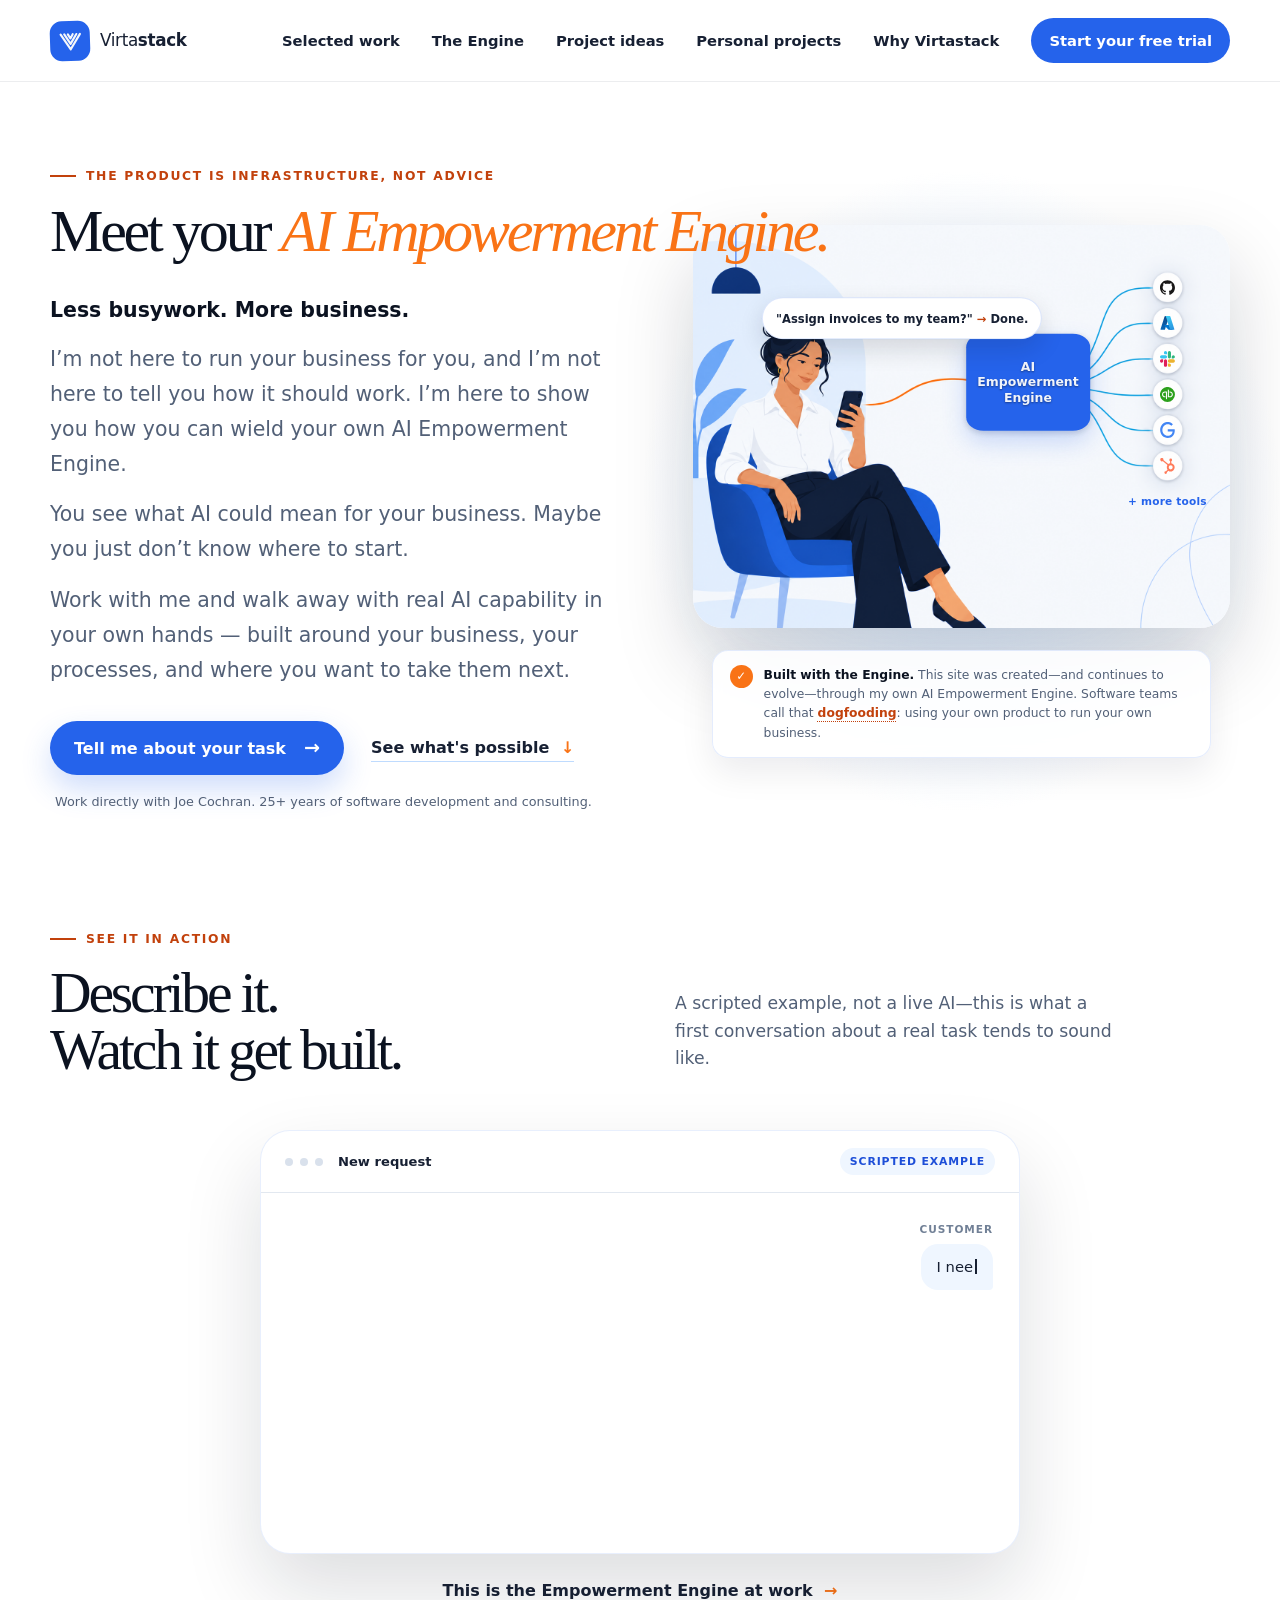
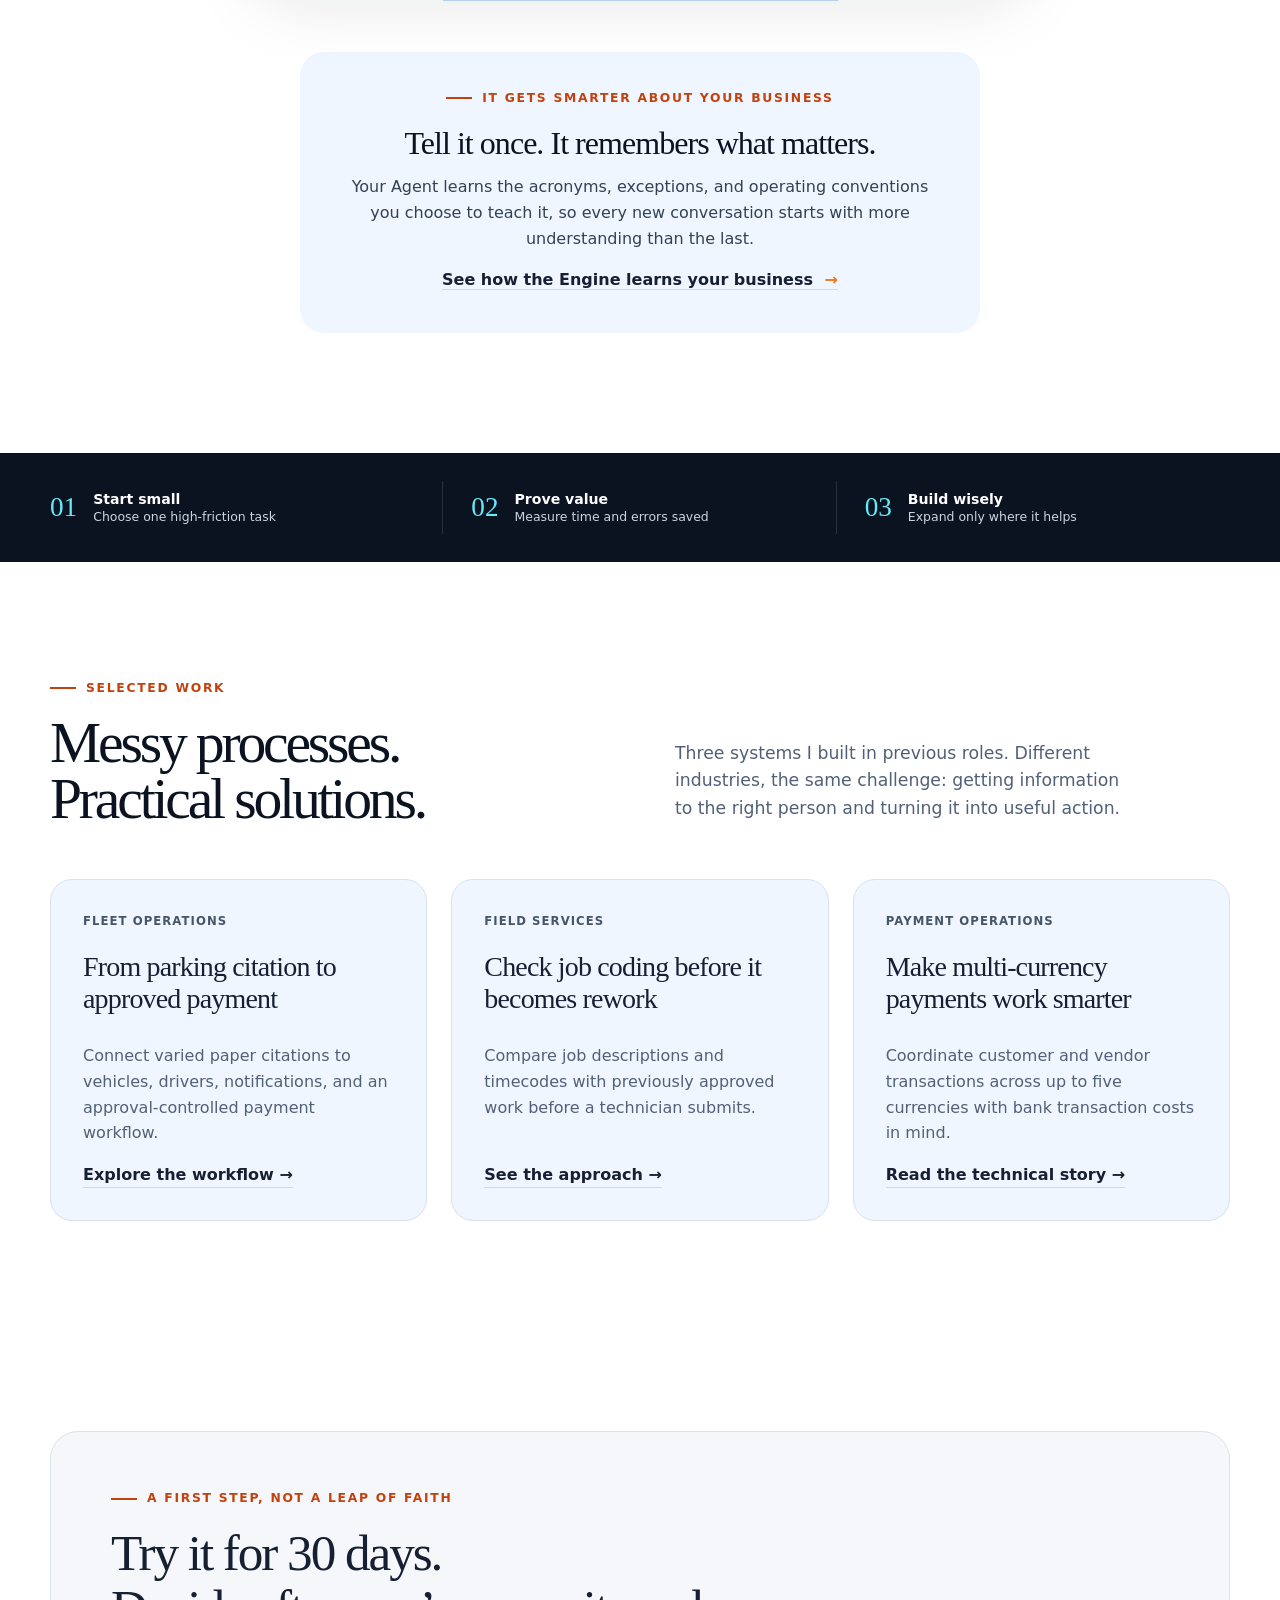
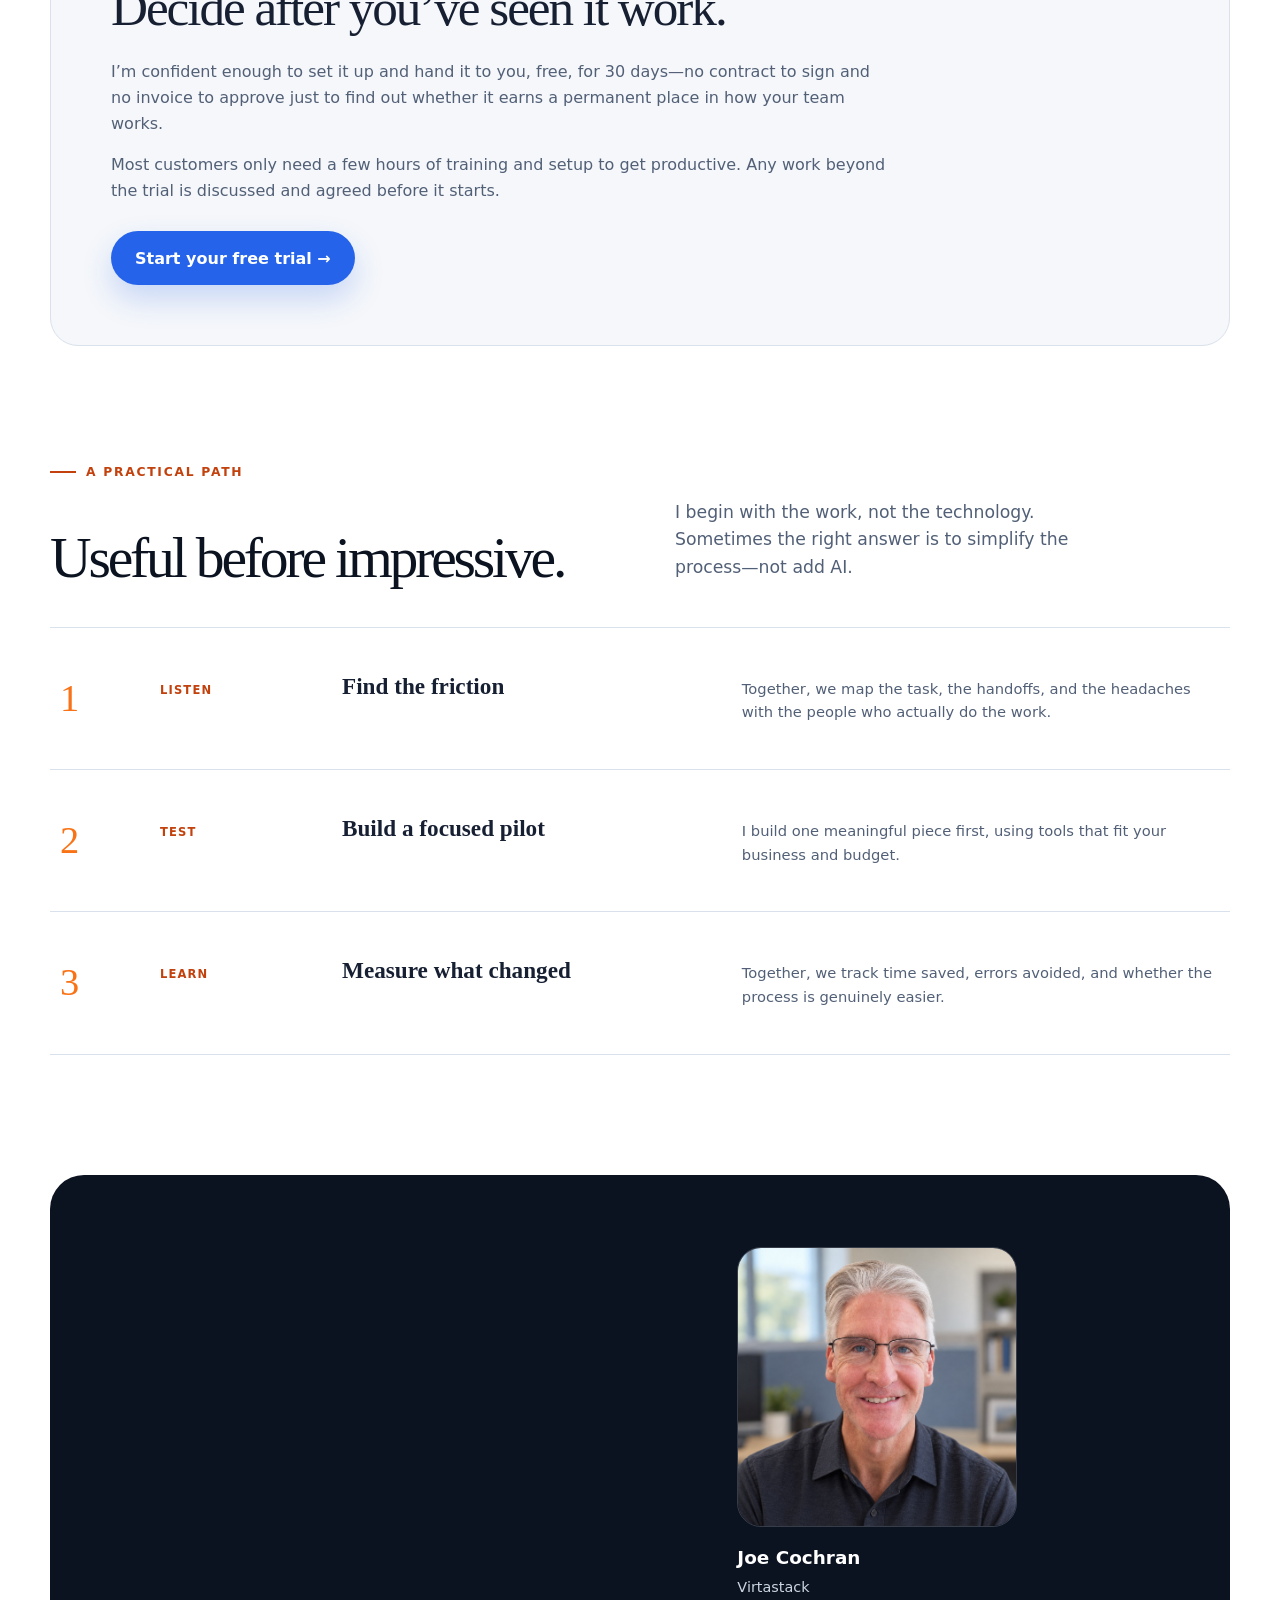
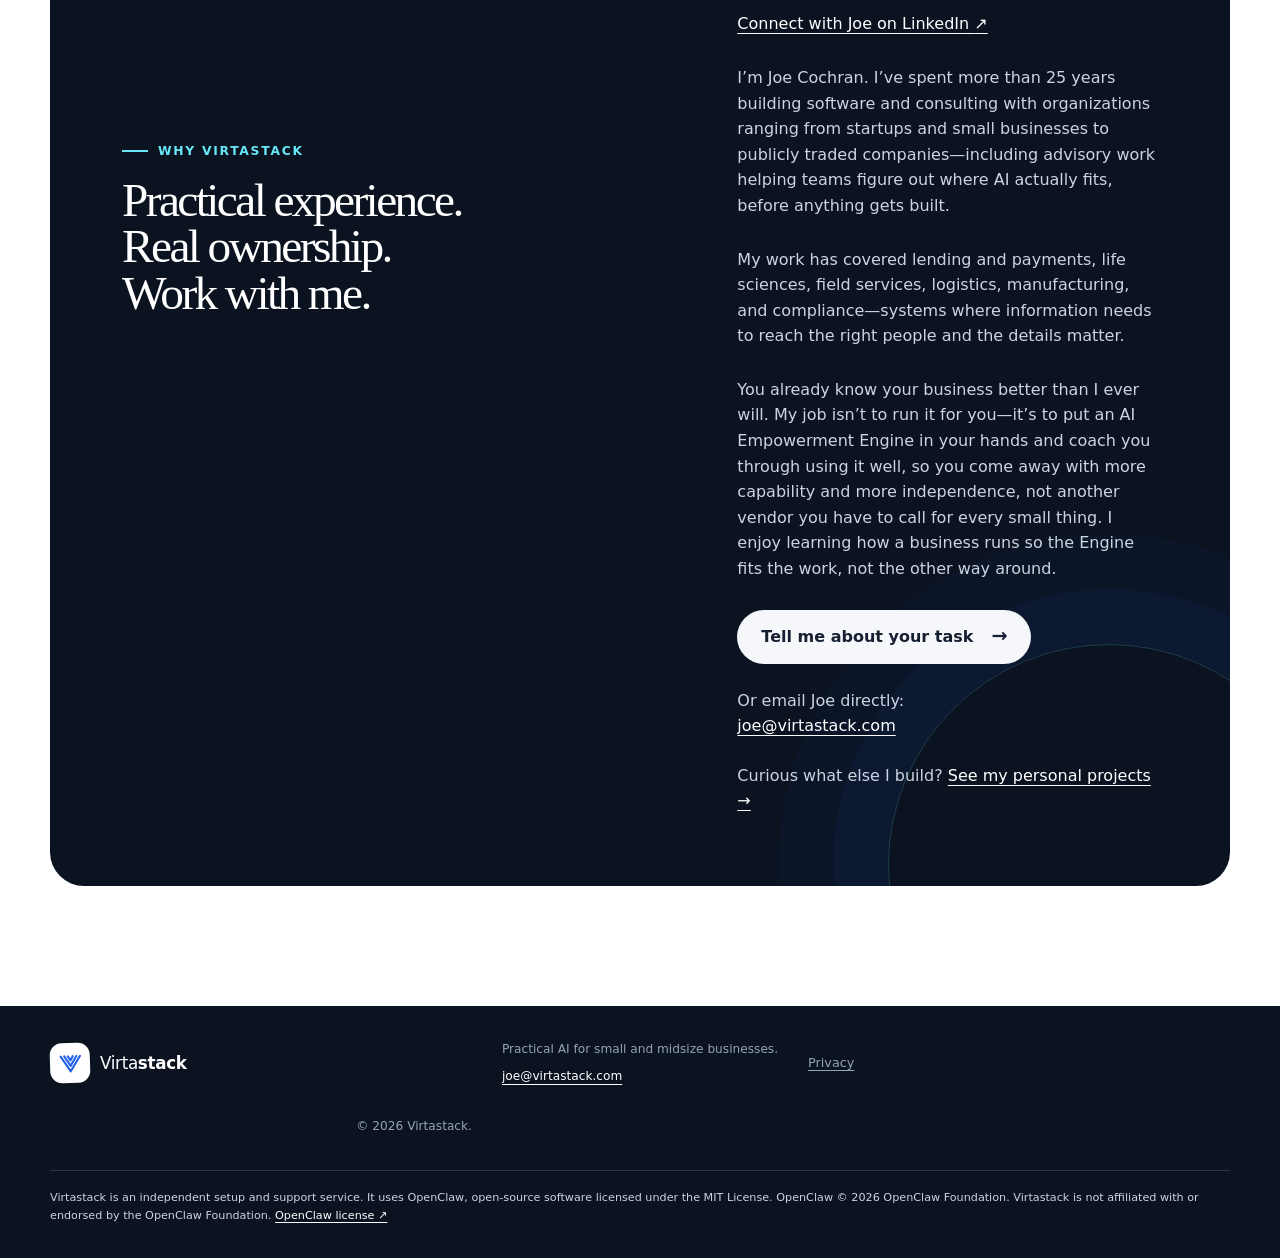
==== commit b730170c: "Recolor brand illustrations for Virtastack" ====
--- a/index.html
+++ b/index.html
@@ -65,7 +65,7 @@
         <div class="hero-visual reveal" aria-label="Illustration: a business owner texts a request to the AI Empowerment Engine, which orchestrates GitHub, Azure, Slack, QuickBooks Online, Google Workspace, and HubSpot on her behalf">
           <div class="visual-glow"></div>
           <div class="engine-illustration">
-            <img src="hero-engine-illustration.jpg" width="1448" height="1086" alt="A business owner texts a request from her phone. The message flows into a central Engine hub, which fans out to GitHub, Azure, Slack, QuickBooks Online, Google Workspace, and HubSpot." />
+            <img src="hero-engine-illustration-systems-blue.png" width="1448" height="1086" alt="A business owner texts a request from her phone. The message flows into a central Engine hub, which fans out to GitHub, Azure, Slack, QuickBooks Online, Google Workspace, and HubSpot." />
             <div class="engine-hub-label" style="--nx:62.5%; --ny:39%"><b>AI Empowerment<br>Engine</b></div>
             <div class="engine-node" style="--nx:88.36%; --ny:15.47%"><img src="logos/github.svg" alt="GitHub" /></div>
             <div class="engine-node" style="--nx:88.36%; --ny:24.31%"><img src="logos/azure.svg" alt="Azure" /></div>
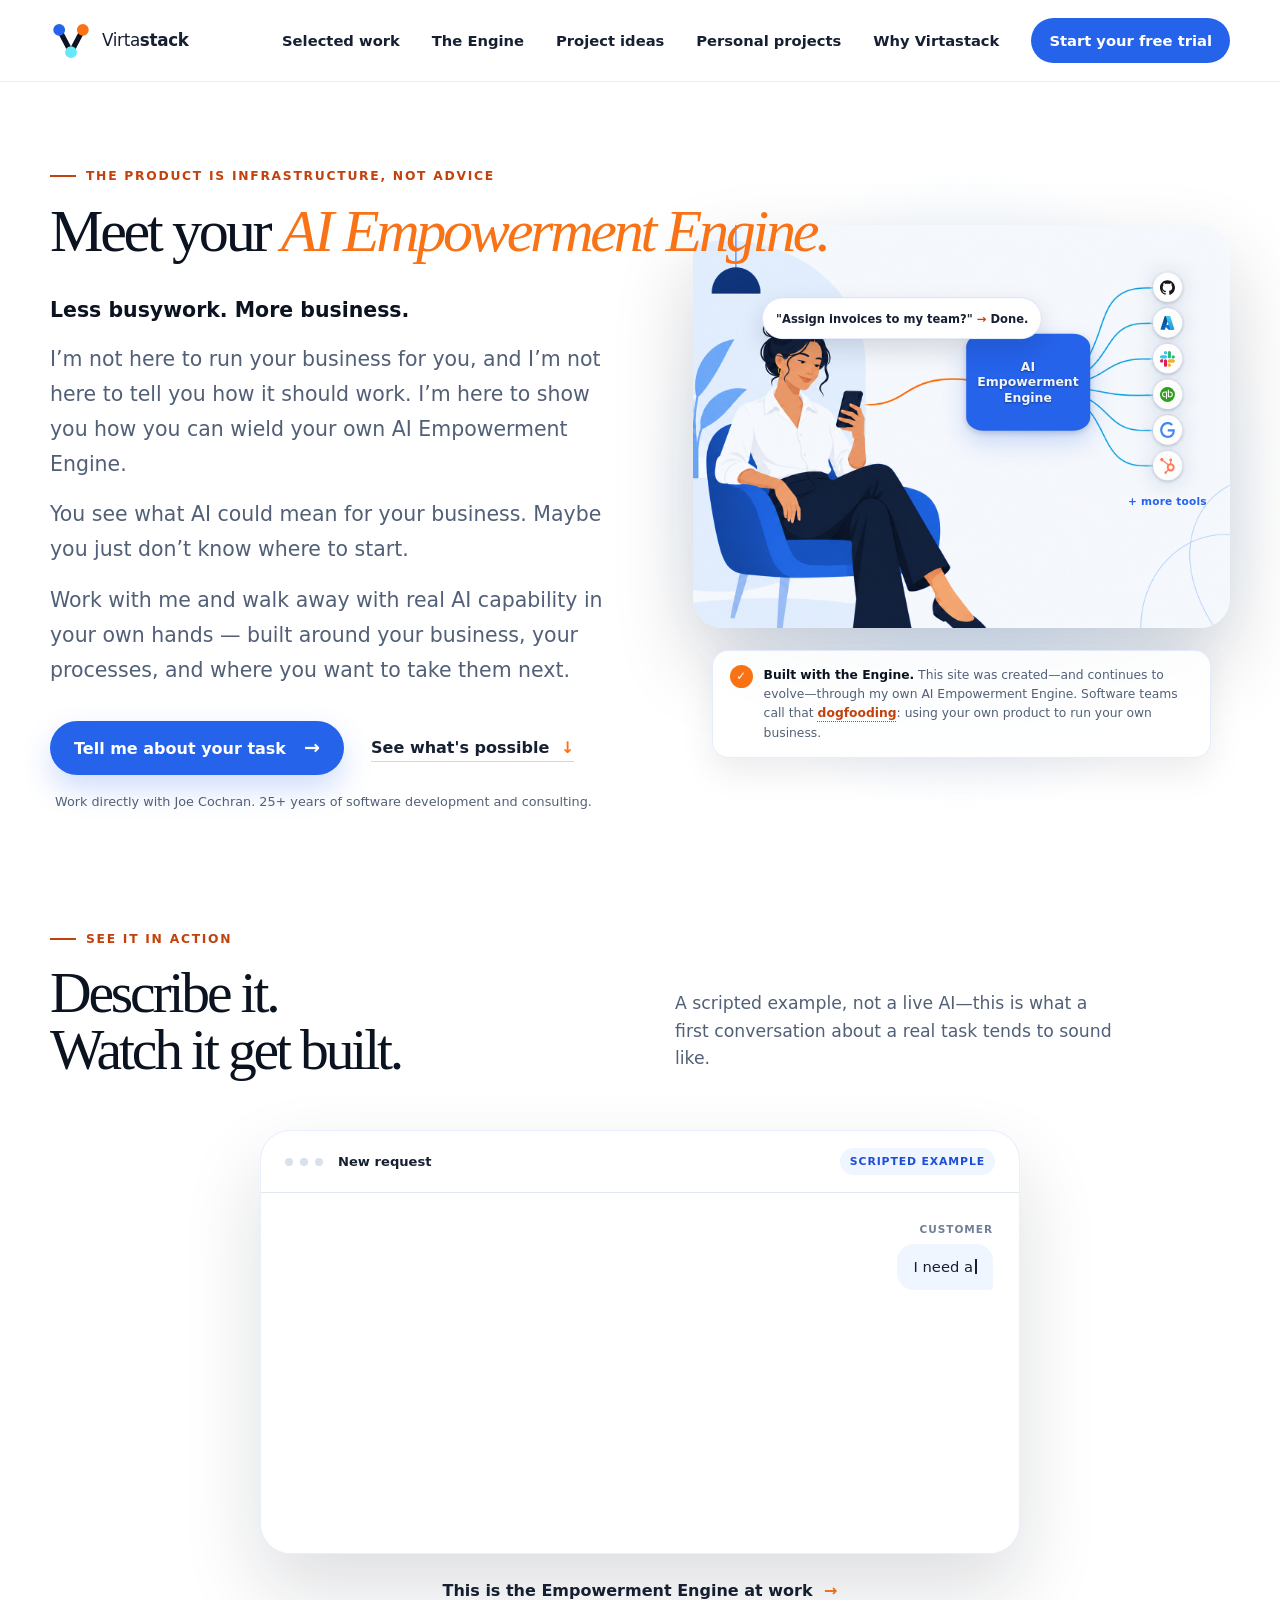
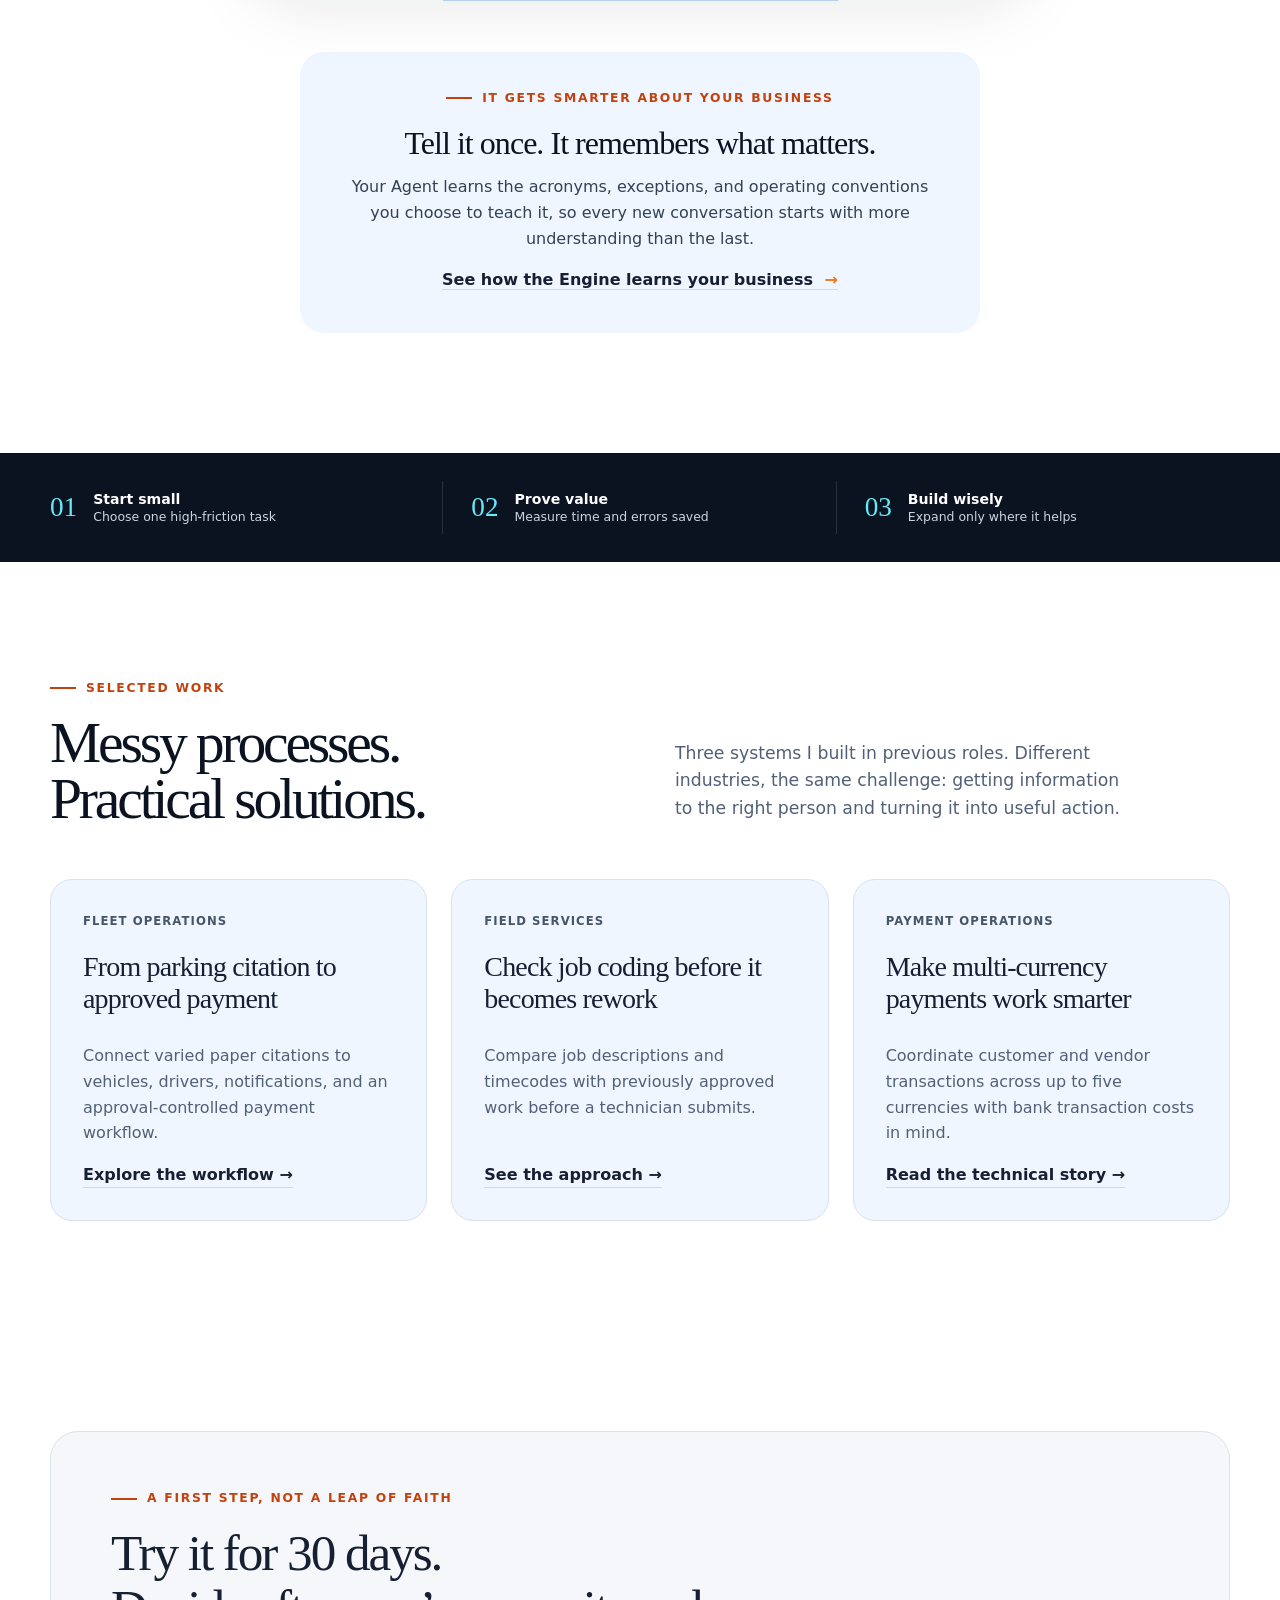
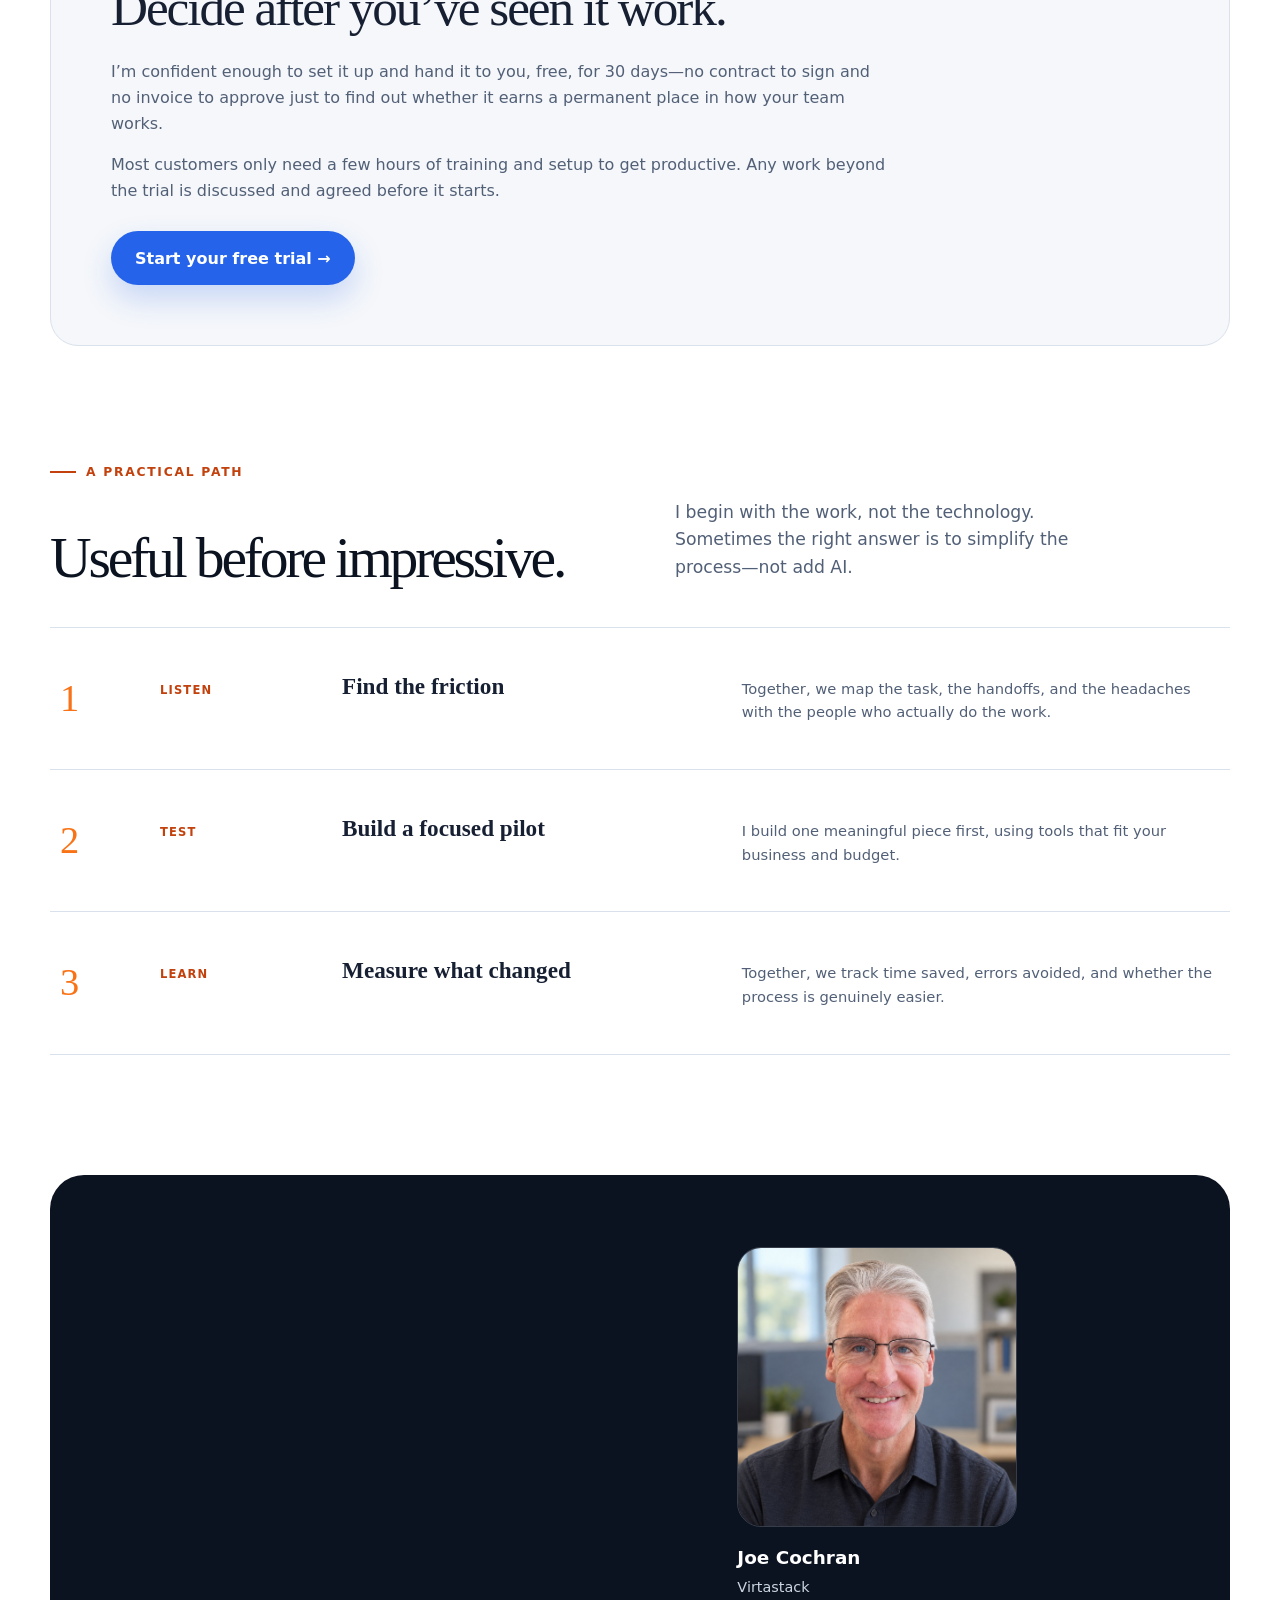
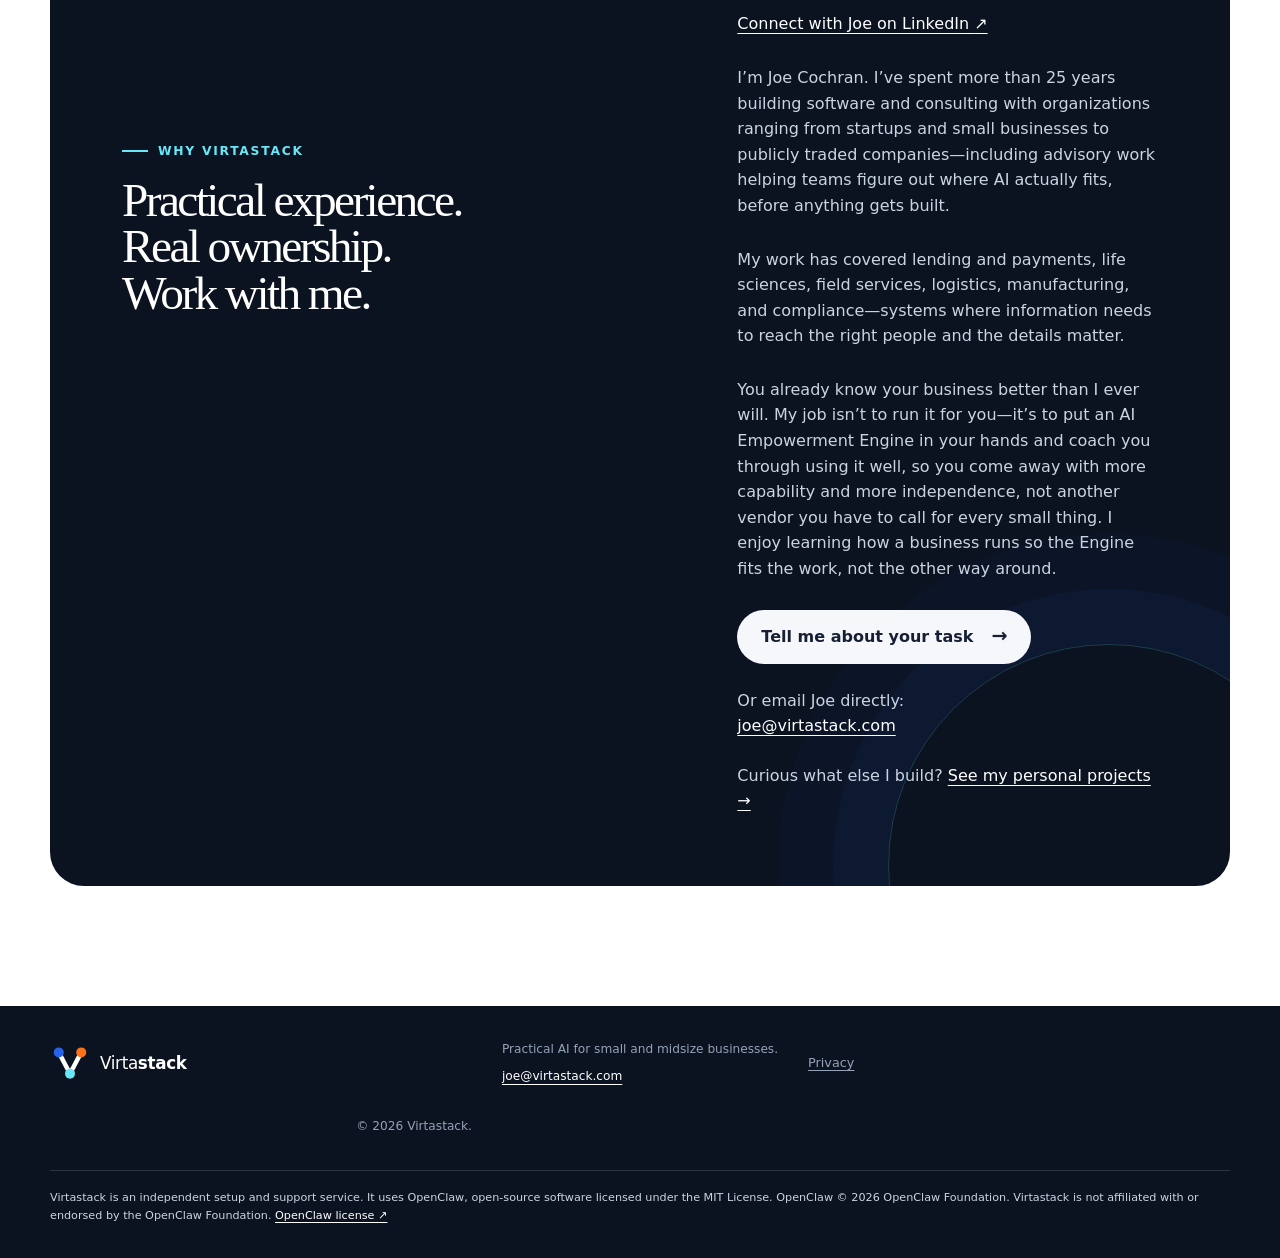
==== commit 1843b8c1: "Deploy Virtastack Signal V identity" ====
--- a/index.html
+++ b/index.html
@@ -10,6 +10,7 @@
     <meta name="theme-color" content="#0b1220" />
     <title>Virtastack | The AI Empowerment Engine</title>
     <link rel="stylesheet" href="styles.css" />
+    <link rel="icon" href="assets/brand/virtastack-signal-v-tile.svg" type="image/svg+xml" />
     <script src="analytics.js" defer></script><script src="app.js" defer></script><script src="demo.js" defer></script>
   </head>
   <body>
@@ -18,11 +19,7 @@
     <header class="site-header">
       <a class="brand" href="#top" aria-label="Virtastack home">
         <span class="brand-mark" aria-hidden="true">
-          <svg viewBox="0 0 48 48" role="img">
-            <path d="M8 12l16 25 16-25" />
-            <path d="M14 12l10 16 10-16" />
-            <path d="M20 12l4 7 4-7" />
-          </svg>
+          <img src="assets/brand/virtastack-signal-v-mark.svg" alt="" />
         </span>
         <span class="brand-name"><strong>Virta</strong>stack</span>
       </a>
@@ -214,7 +211,7 @@
     <footer class="site-footer">
       <a class="brand brand-footer" href="#top">
         <span class="brand-mark" aria-hidden="true">
-          <svg viewBox="0 0 48 48"><path d="M8 12l16 25 16-25"/><path d="M14 12l10 16 10-16"/><path d="M20 12l4 7 4-7"/></svg>
+          <img src="assets/brand/virtastack-signal-v-tile.svg" alt="" />
         </span>
         <span class="brand-name"><strong>Virta</strong>stack</span>
       </a>
--- a/styles.css
+++ b/styles.css
@@ -56,11 +56,9 @@
 }
 .brand { display: inline-flex; align-items: center; gap: 10px; color: var(--ink); }
 .brand-mark {
-  display: grid; place-items: center; width: 40px; height: 40px;
-  color: var(--cream); background: var(--forest); border-radius: 12px;
-  transform: rotate(-2deg);
-}
-.brand-mark svg { width: 29px; fill: none; stroke: currentColor; stroke-width: 3.5; stroke-linecap: round; stroke-linejoin: round; }
+  display: grid; place-items: center; width: 42px; height: 42px;
+}
+.brand-mark img { display: block; width: 100%; height: 100%; }
 .brand-name { font-size: 1.05rem; font-weight: 800; letter-spacing: -.02em; }
 .brand-name strong { font-weight: 500; }
 .site-nav { display: flex; align-items: center; gap: 32px; font-size: .92rem; font-weight: 650; }
@@ -274,7 +272,7 @@
 
 .site-footer { display: grid; grid-template-columns: 1fr auto 1fr; align-items: center; gap: 30px; padding: 34px max(24px, calc((100vw - 1180px) / 2)); color: #94a3b8; background: var(--ink-deep); font-size: .76rem; }
 .brand-footer { color: white; }
-.brand-footer .brand-mark { color: var(--forest); background: white; }
+.brand-footer .brand-mark { width: 40px; height: 40px; }
 .site-footer p { margin: 0; }
 .copyright { text-align: right; }
 .footer-legal {
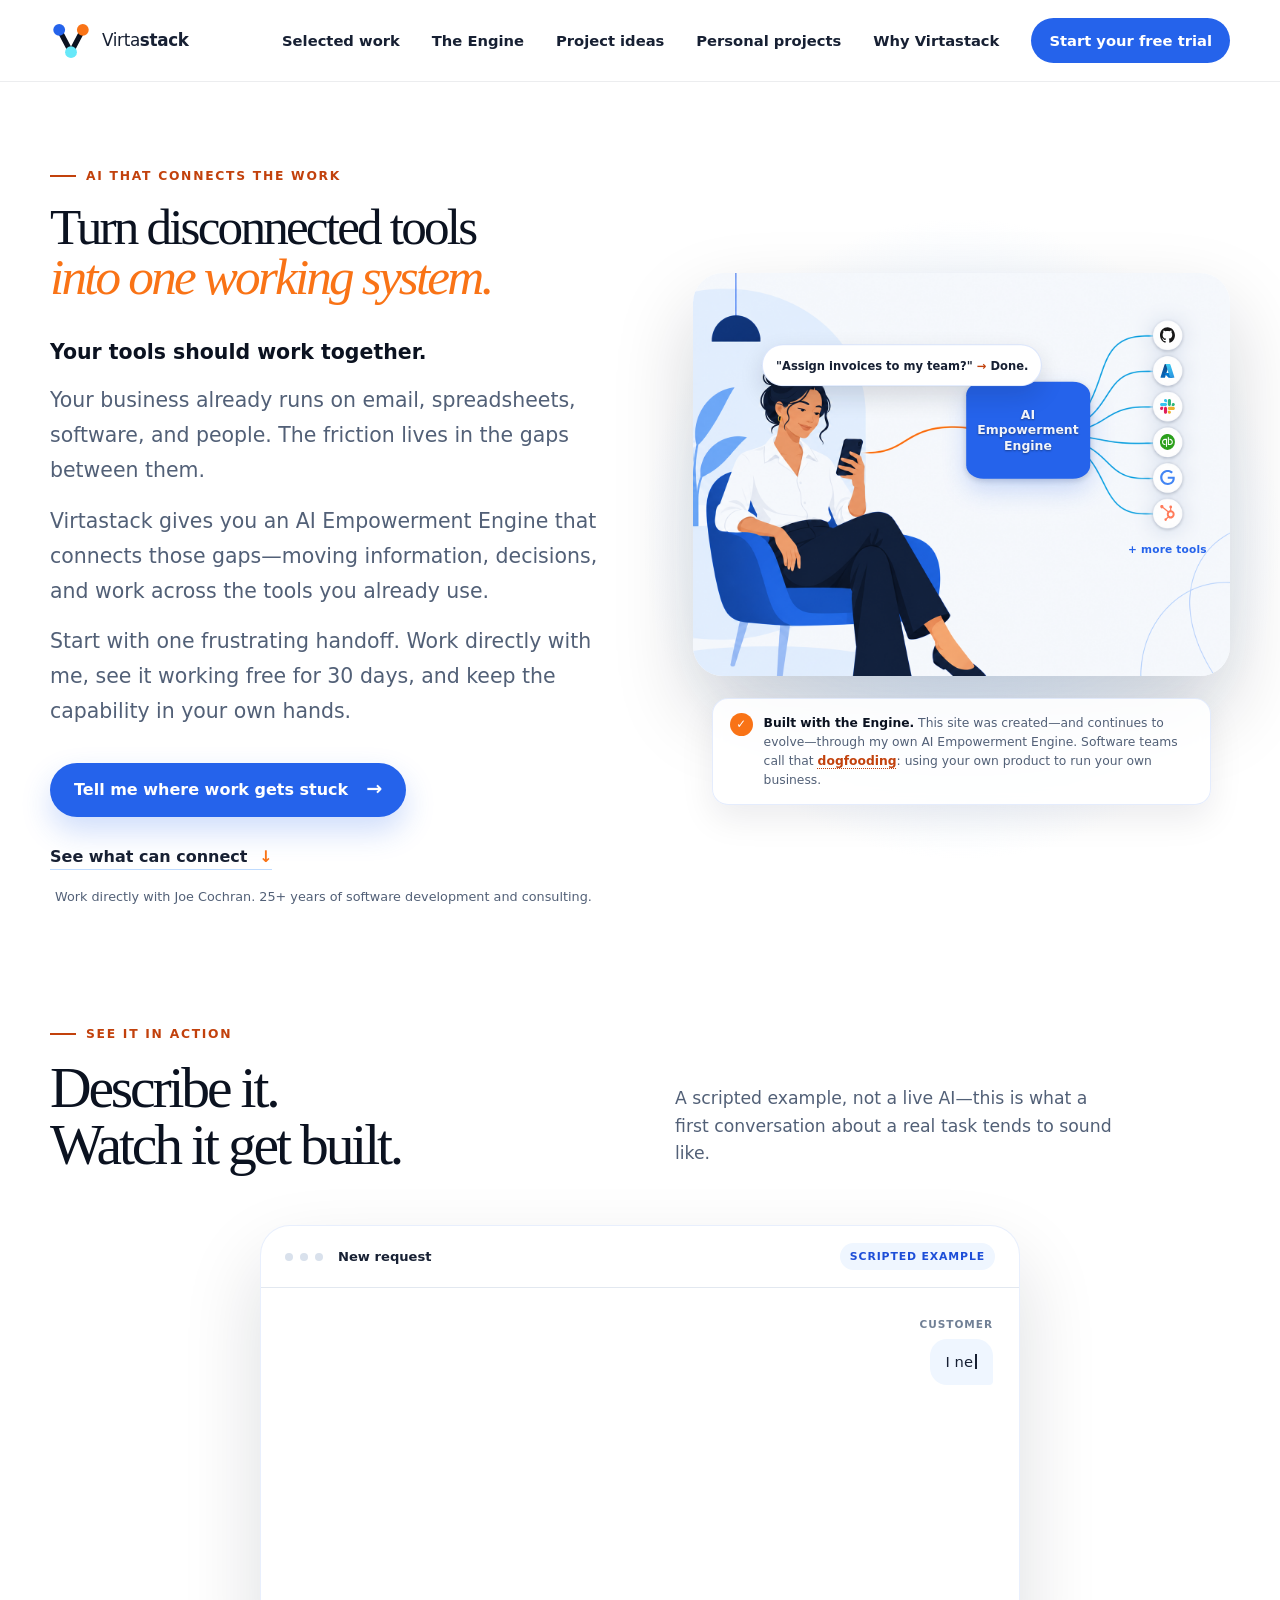
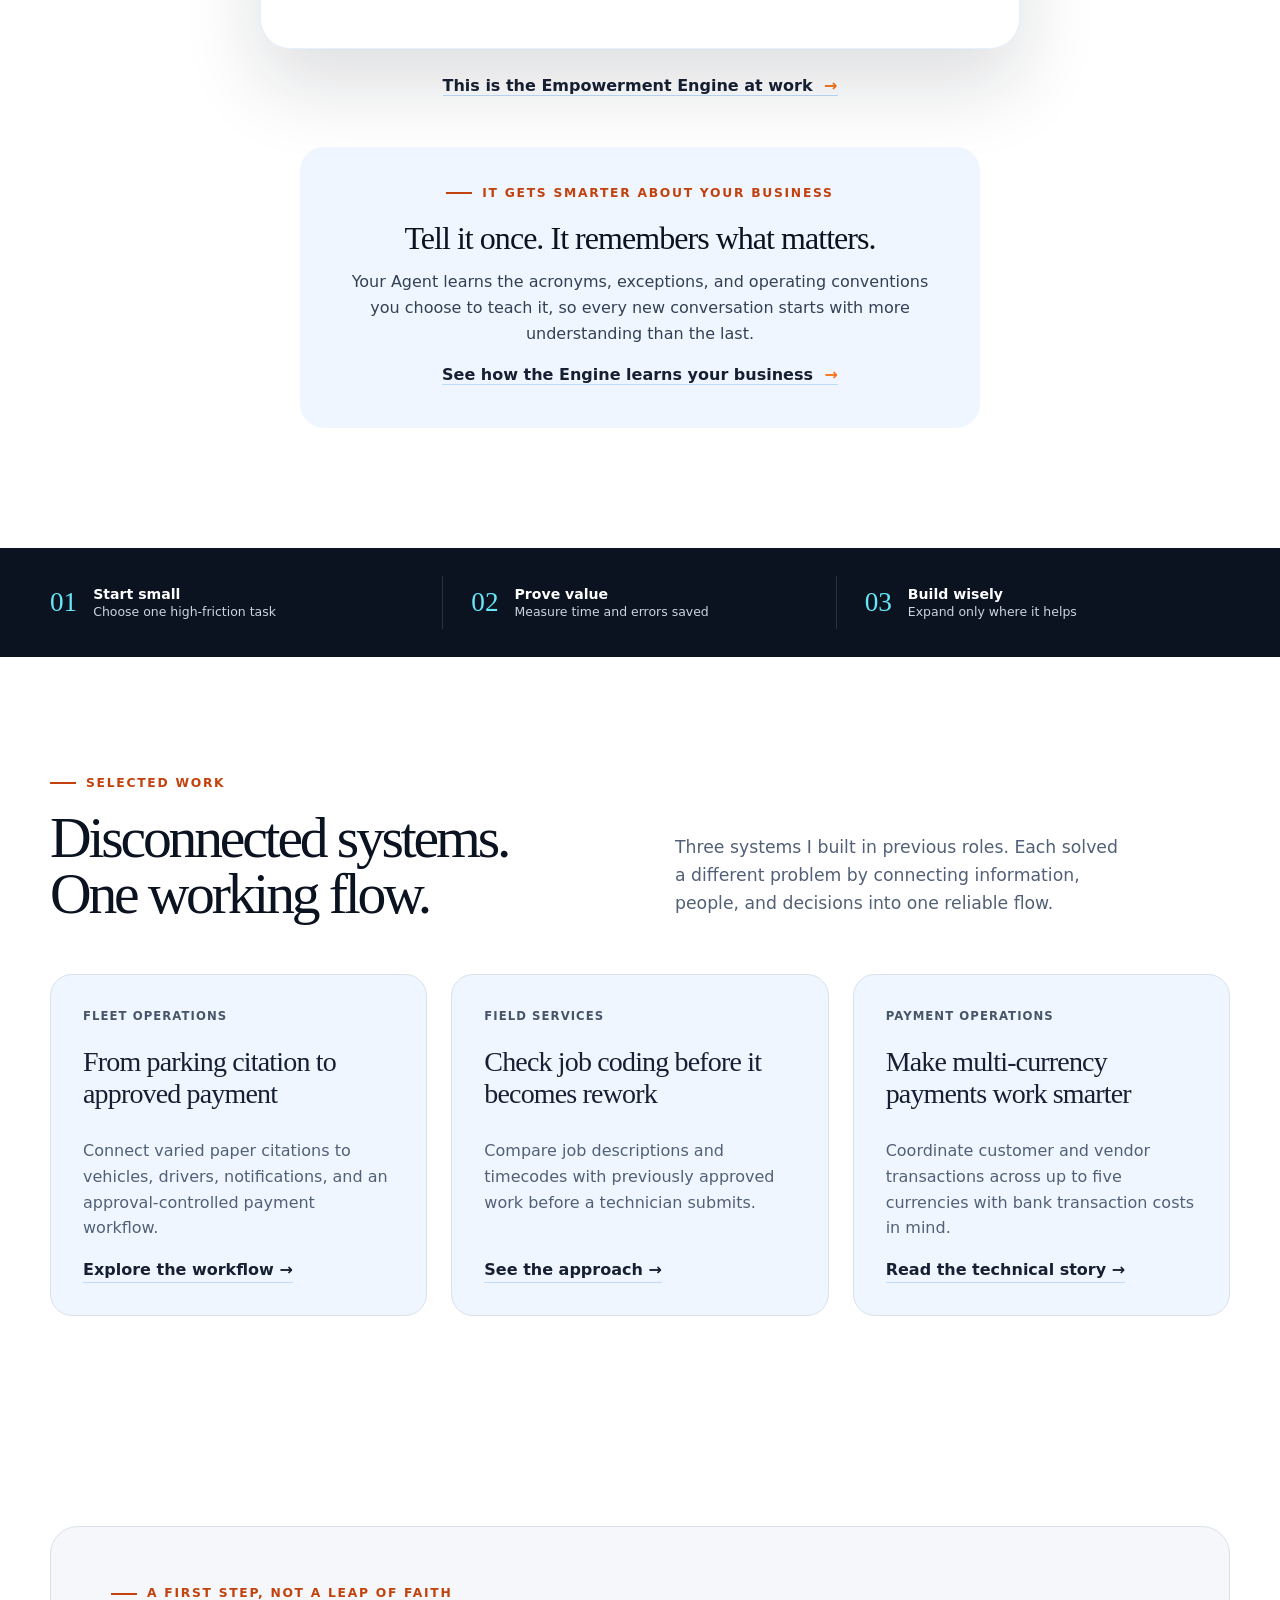
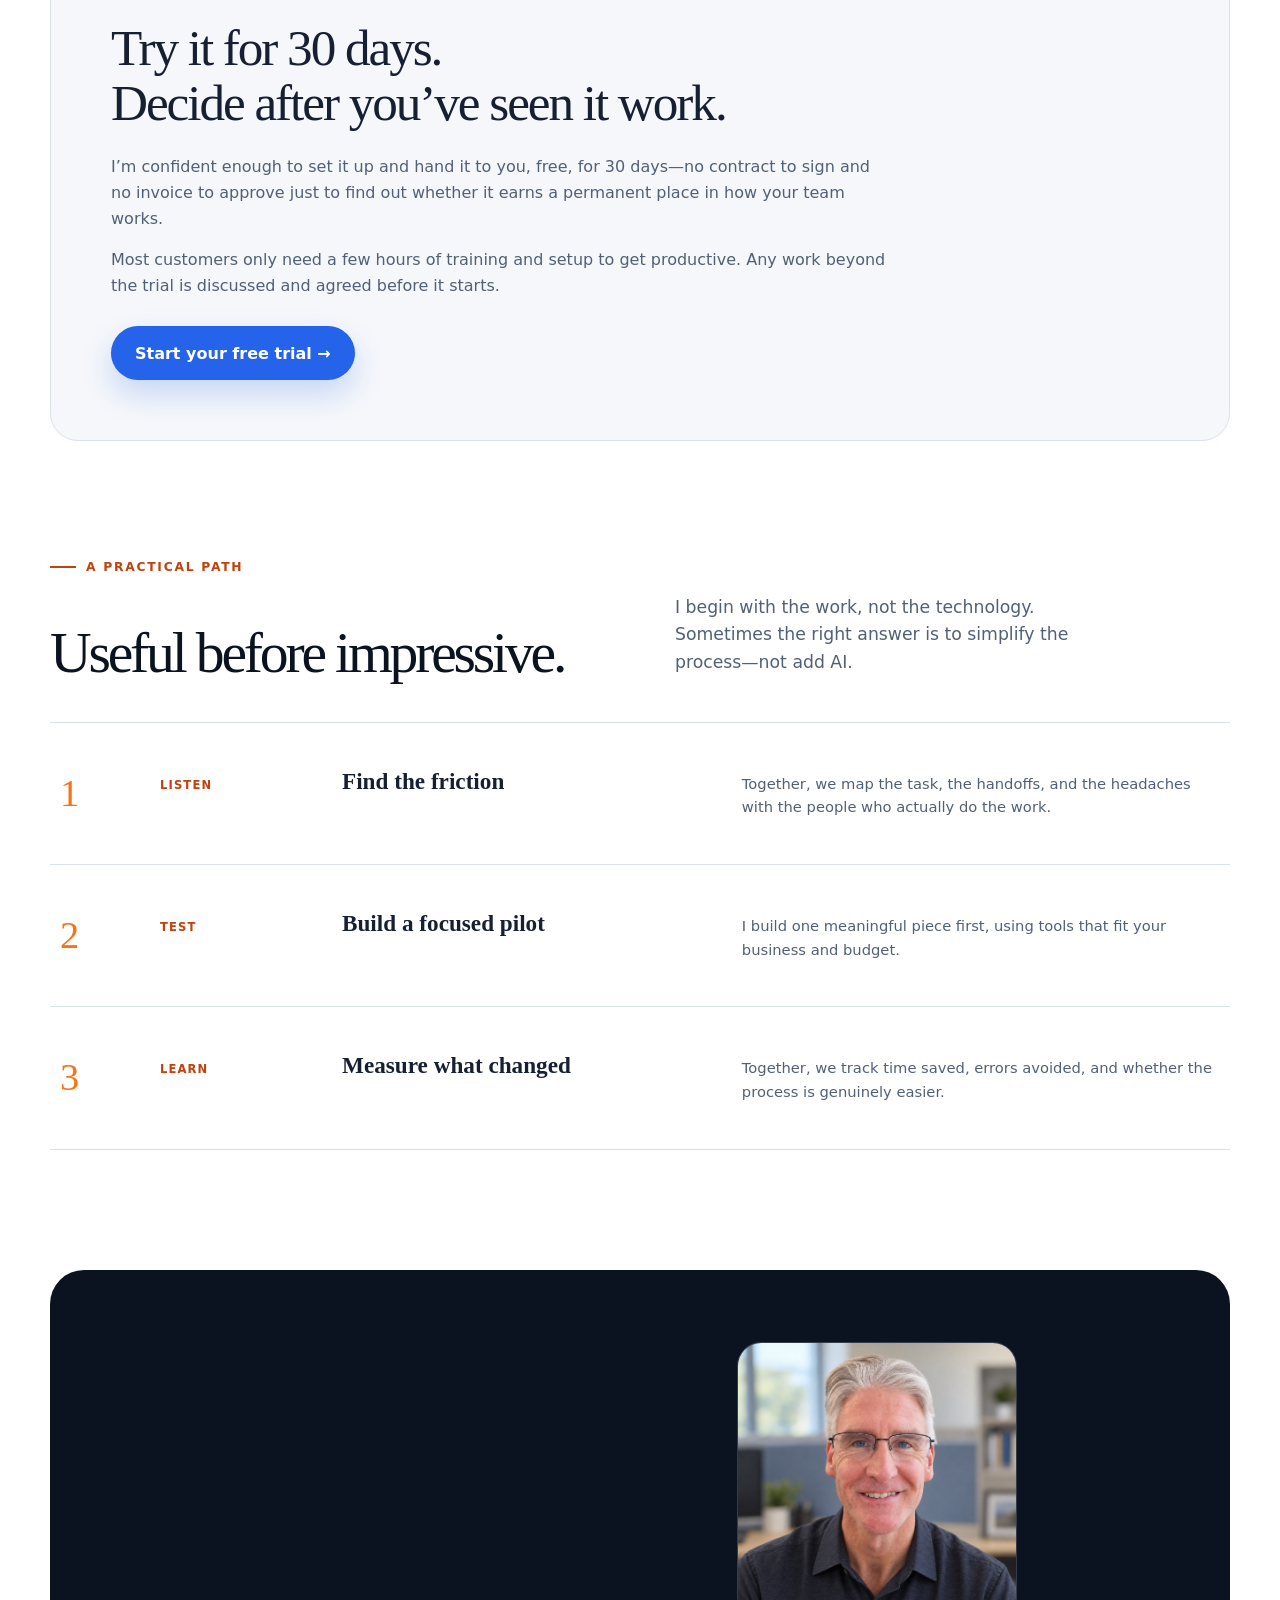
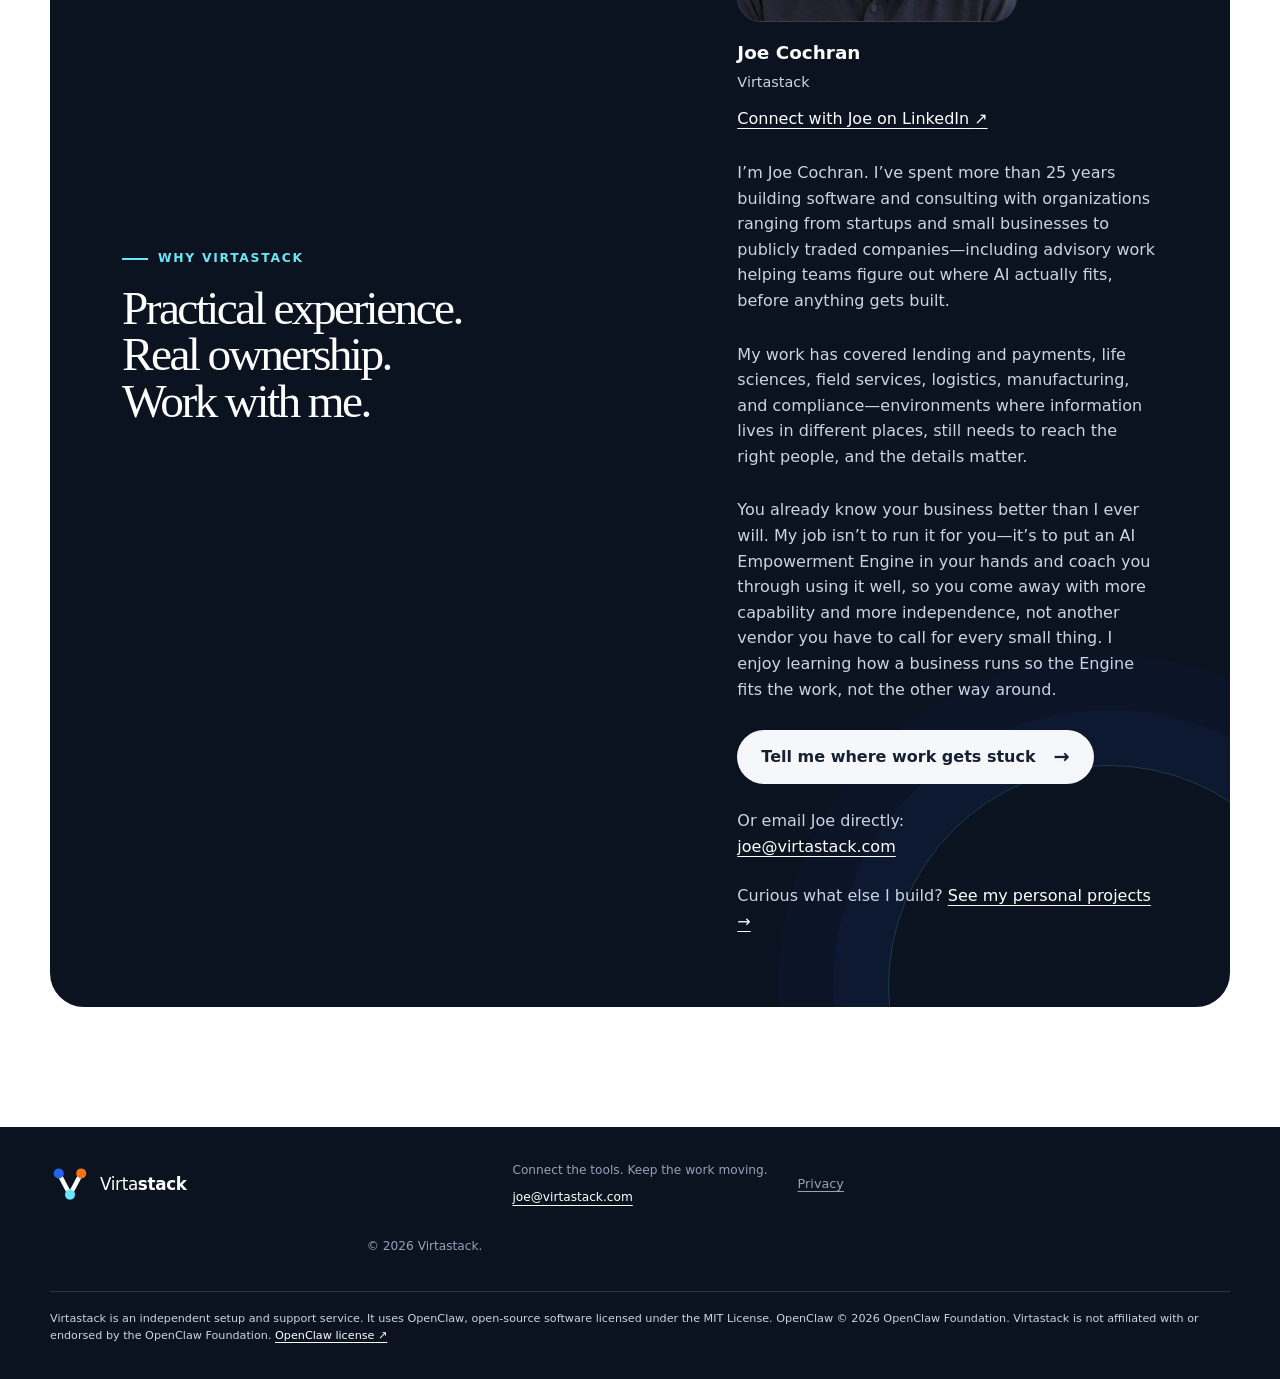
==== commit 844c16f7: "Sharpen Virtastack connected-systems positioning" ====
--- a/index.html
+++ b/index.html
@@ -5,10 +5,19 @@
     <meta name="viewport" content="width=device-width, initial-scale=1.0" />
     <meta
       name="description"
-      content="Virtastack is the AI Empowerment Engine for small and midsize businesses: real tools, not advice. Try a 30-day risk-free trial and see it working before you commit to anything."
+      content="Virtastack connects the tools, data, and handoffs small and midsize businesses already rely on through a practical AI Empowerment Engine built around the way they work."
     />
     <meta name="theme-color" content="#0b1220" />
-    <title>Virtastack | The AI Empowerment Engine</title>
+    <title>Virtastack | AI That Connects Your Work</title>
+    <meta property="og:type" content="website" />
+    <meta property="og:url" content="https://virtastack.com/" />
+    <meta property="og:title" content="Virtastack | AI That Connects Your Work" />
+    <meta property="og:description" content="Turn disconnected tools into one working system." />
+    <meta property="og:image" content="https://virtastack.com/assets/brand/virtastack-social-card.png" />
+    <meta property="og:image:width" content="1200" />
+    <meta property="og:image:height" content="630" />
+    <meta property="og:image:alt" content="Virtastack Signal V logo with the line Connect the tools. Keep the work moving." />
+    <meta name="twitter:card" content="summary_large_image" />
     <link rel="stylesheet" href="styles.css" />
     <link rel="icon" href="assets/brand/virtastack-signal-v-tile.svg" type="image/svg+xml" />
     <script src="analytics.js" defer></script><script src="app.js" defer></script><script src="demo.js" defer></script>
@@ -42,19 +51,19 @@
     <main id="main">
       <section id="top" class="hero section-shell">
         <div class="hero-copy reveal">
-          <p class="eyebrow"><span></span> The product is infrastructure, not advice</p>
-          <h1>Meet your <br class="hero-title-break" /><em>AI Empowerment Engine.</em></h1>
+          <p class="eyebrow"><span></span> AI that connects the work</p>
+          <h1><span class="hero-title-line">Turn disconnected tools </span><span class="hero-title-line"><em>into one working system.</em></span></h1>
           <div class="hero-lede">
-            <p><strong>Less busywork. More business.</strong> I’m not here to run your business for you, and I’m not here to tell you how it should work. I’m here to show you how you can wield your own AI Empowerment Engine.</p>
-            <p>You see what AI could mean for your business. Maybe you just don’t know where to start.</p>
-            <p>Work with me and walk away with real AI capability in your own hands — built around your business, your processes, and where you want to take them next.</p>
+            <p><strong>Your tools should work together.</strong> Your business already runs on email, spreadsheets, software, and people. The friction lives in the gaps between them.</p>
+            <p>Virtastack gives you an AI Empowerment Engine that connects those gaps—moving information, decisions, and work across the tools you already use.</p>
+            <p>Start with one frustrating handoff. Work directly with me, see it working free for 30 days, and keep the capability in your own hands.</p>
           </div>
           <div class="hero-actions">
             <a class="button button-primary" href="get-started.html#fork">
-              Tell me about your task
+              Tell me where work gets stuck
               <span aria-hidden="true">→</span>
             </a>
-            <a class="text-link" href="project-ideas.html">See what's possible <span aria-hidden="true">↓</span></a>
+            <a class="text-link" href="project-ideas.html">See what can connect <span aria-hidden="true">↓</span></a>
           </div>
           <p class="microcopy">Work directly with Joe Cochran. 25+ years of software development and consulting.</p>
         </div>
@@ -140,8 +149,8 @@
       <section id="selected-work" class="section-shell work-preview section-space">
         <div class="section-heading">
           <p class="eyebrow"><span></span> Selected work</p>
-          <h2>Messy processes.<br />Practical solutions.</h2>
-          <p>Three systems I built in previous roles. Different industries, the same challenge: getting information to the right person and turning it into useful action.</p>
+          <h2>Disconnected systems.<br />One working flow.</h2>
+          <p>Three systems I built in previous roles. Each solved a different problem by connecting information, people, and decisions into one reliable flow.</p>
         </div>
         <div class="work-grid">
           <a class="work-card" href="selected-work.html#fleet-citations"><span class="work-category">Fleet operations</span><h3>From parking citation to approved payment</h3><p>Connect varied paper citations to vehicles, drivers, notifications, and an approval-controlled payment workflow.</p><span class="text-link">Explore the workflow →</span></a>
@@ -196,11 +205,11 @@
             <p>
               I’m Joe Cochran. I’ve spent more than 25 years building software and consulting with organizations ranging from startups and small businesses to publicly traded companies—including advisory work helping teams figure out where AI actually fits, before anything gets built.
             </p>
-            <p>My work has covered lending and payments, life sciences, field services, logistics, manufacturing, and compliance—systems where information needs to reach the right people and the details matter.
+            <p>My work has covered lending and payments, life sciences, field services, logistics, manufacturing, and compliance—environments where information lives in different places, still needs to reach the right people, and the details matter.
             </p>
             <p>You already know your business better than I ever will. My job isn’t to run it for you—it’s to put an <a href="empowerment-engine.html">AI Empowerment Engine</a> in your hands and coach you through using it well, so you come away with more capability and more independence, not another vendor you have to call for every small thing. I enjoy learning how a business runs so the Engine fits the work, not the other way around.
             </p>
-            <a class="button button-cream" href="get-started.html#fork">Tell me about your task <span>→</span></a>
+            <a class="button button-cream" href="get-started.html#fork">Tell me where work gets stuck <span>→</span></a>
             <p class="direct-contact">Or email Joe directly:<br /><a href="mailto:joe@virtastack.com">joe@virtastack.com</a></p>
             <p class="direct-contact">Curious what else I build? <a href="personal-projects.html">See my personal projects →</a></p>
           </div>
@@ -215,7 +224,7 @@
         </span>
         <span class="brand-name"><strong>Virta</strong>stack</span>
       </a>
-      <div class="footer-contact"><p>Practical AI for small and midsize businesses.</p><a href="mailto:joe@virtastack.com">joe@virtastack.com</a></div>
+      <div class="footer-contact"><p>Connect the tools. Keep the work moving.</p><a href="mailto:joe@virtastack.com">joe@virtastack.com</a></div>
       <div class="privacy-links"><a href="privacy.html">Privacy</a><button type="button" data-analytics-settings hidden>Analytics preferences</button></div>
       <p class="copyright">© <span id="year"></span> Virtastack.</p>
       <p class="footer-legal">Virtastack is an independent setup and support service. It uses OpenClaw, open-source software licensed under the MIT License. OpenClaw © 2026 OpenClaw Foundation. Virtastack is not affiliated with or endorsed by the OpenClaw Foundation. <a href="https://github.com/openclaw/openclaw/blob/main/LICENSE" target="_blank" rel="noopener noreferrer">OpenClaw license <span aria-hidden="true">↗</span></a></p>
--- a/styles.css
+++ b/styles.css
@@ -88,6 +88,7 @@
   font-weight: 500; letter-spacing: -.055em; line-height: .98;
 }
 .hero h1 { font-size: clamp(3.7rem, 6.3vw, 6rem); }
+.hero-title-line { display: inline; }
 .hero h1 em { color: var(--coral); font-weight: 500; }
 .hero-lede { max-width: 610px; margin: 32px 0 34px; color: #526077; font-size: clamp(1.08rem, 2vw, 1.28rem); line-height: 1.7; }
 .hero-lede p { margin: 0 0 16px; }
@@ -410,7 +411,8 @@
 @media (max-width: 680px) { .visual-glow { inset-inline: 0; } }
 @media (min-width: 981px) {
   .hero-copy { position: relative; z-index: 160; min-width: 0; }
-  .hero h1 { width: max-content; white-space: nowrap; font-size: clamp(3.3rem, 4.7vw, 4.25rem); }
+  .hero h1 { width: max-content; font-size: clamp(3rem, 4vw, 3.85rem); }
+  .hero-title-line { display: block; white-space: nowrap; }
   .hero-title-break { display: none; }
 }
 
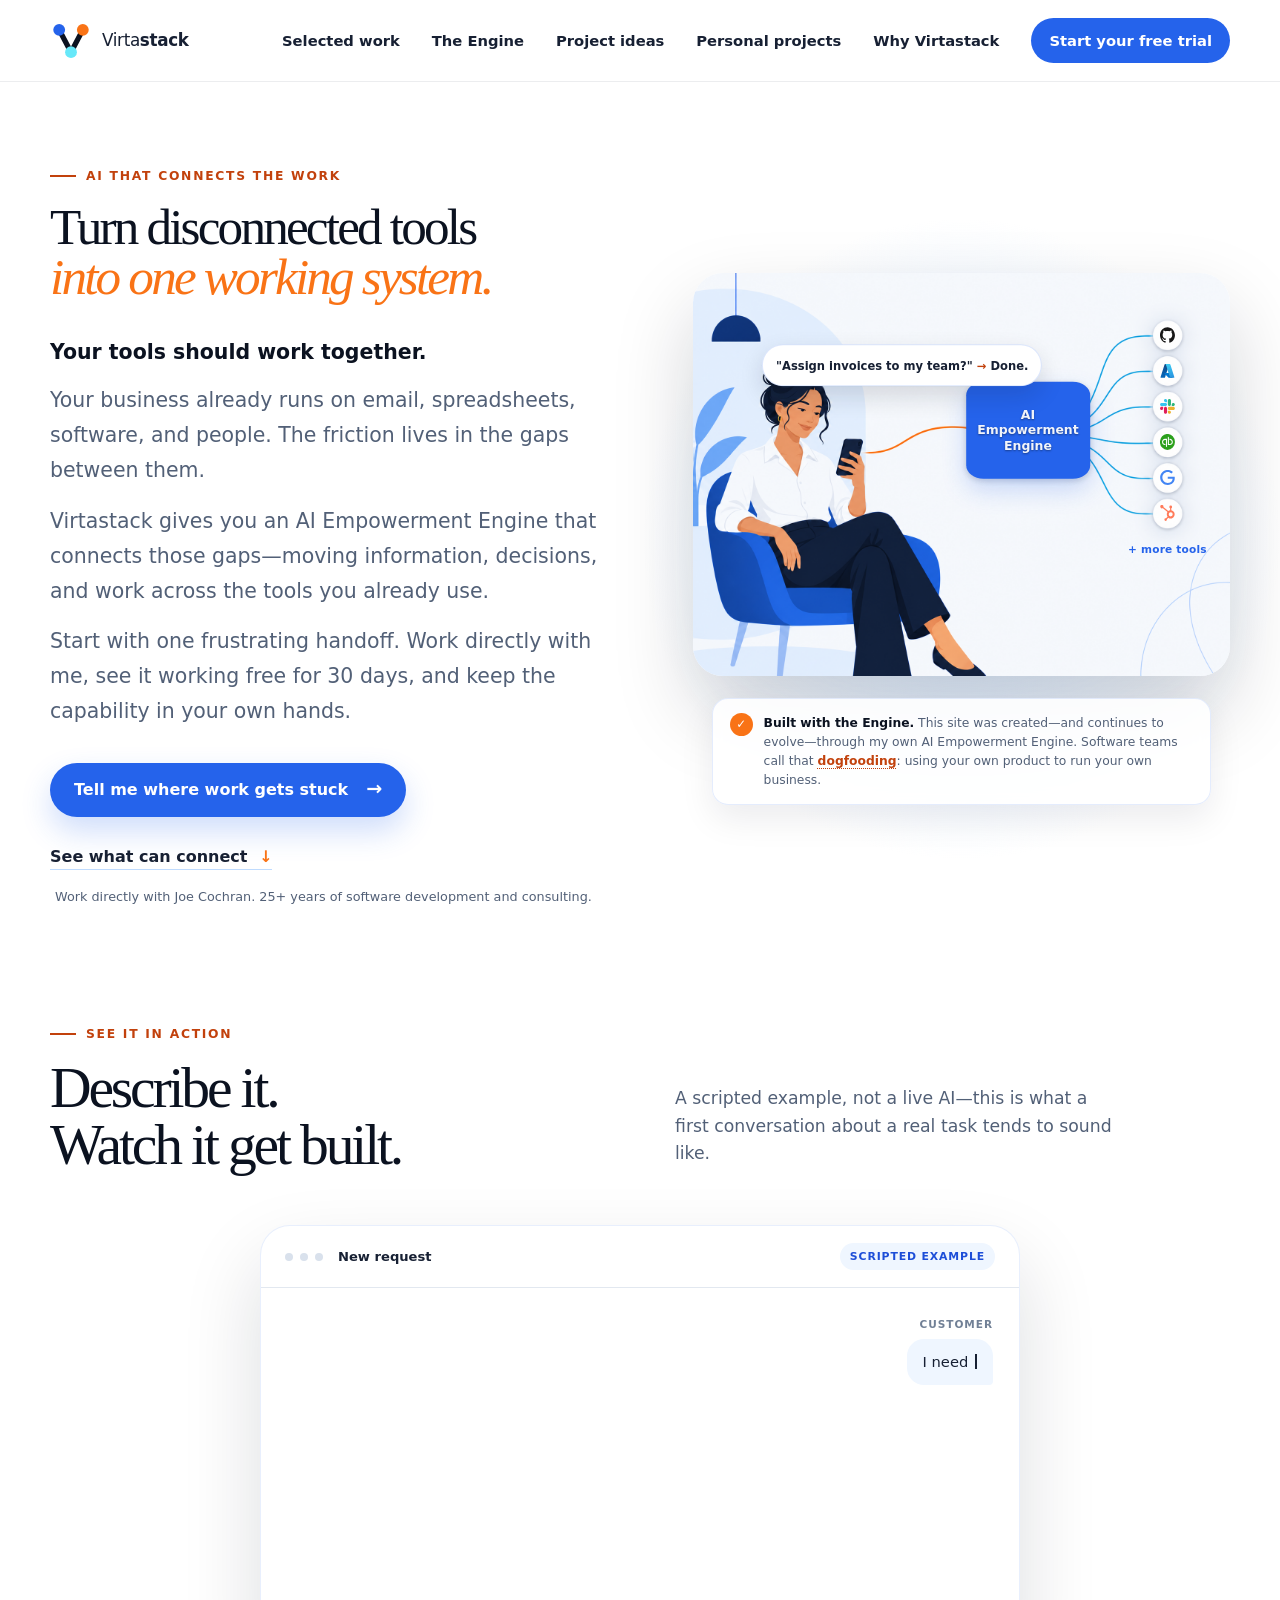
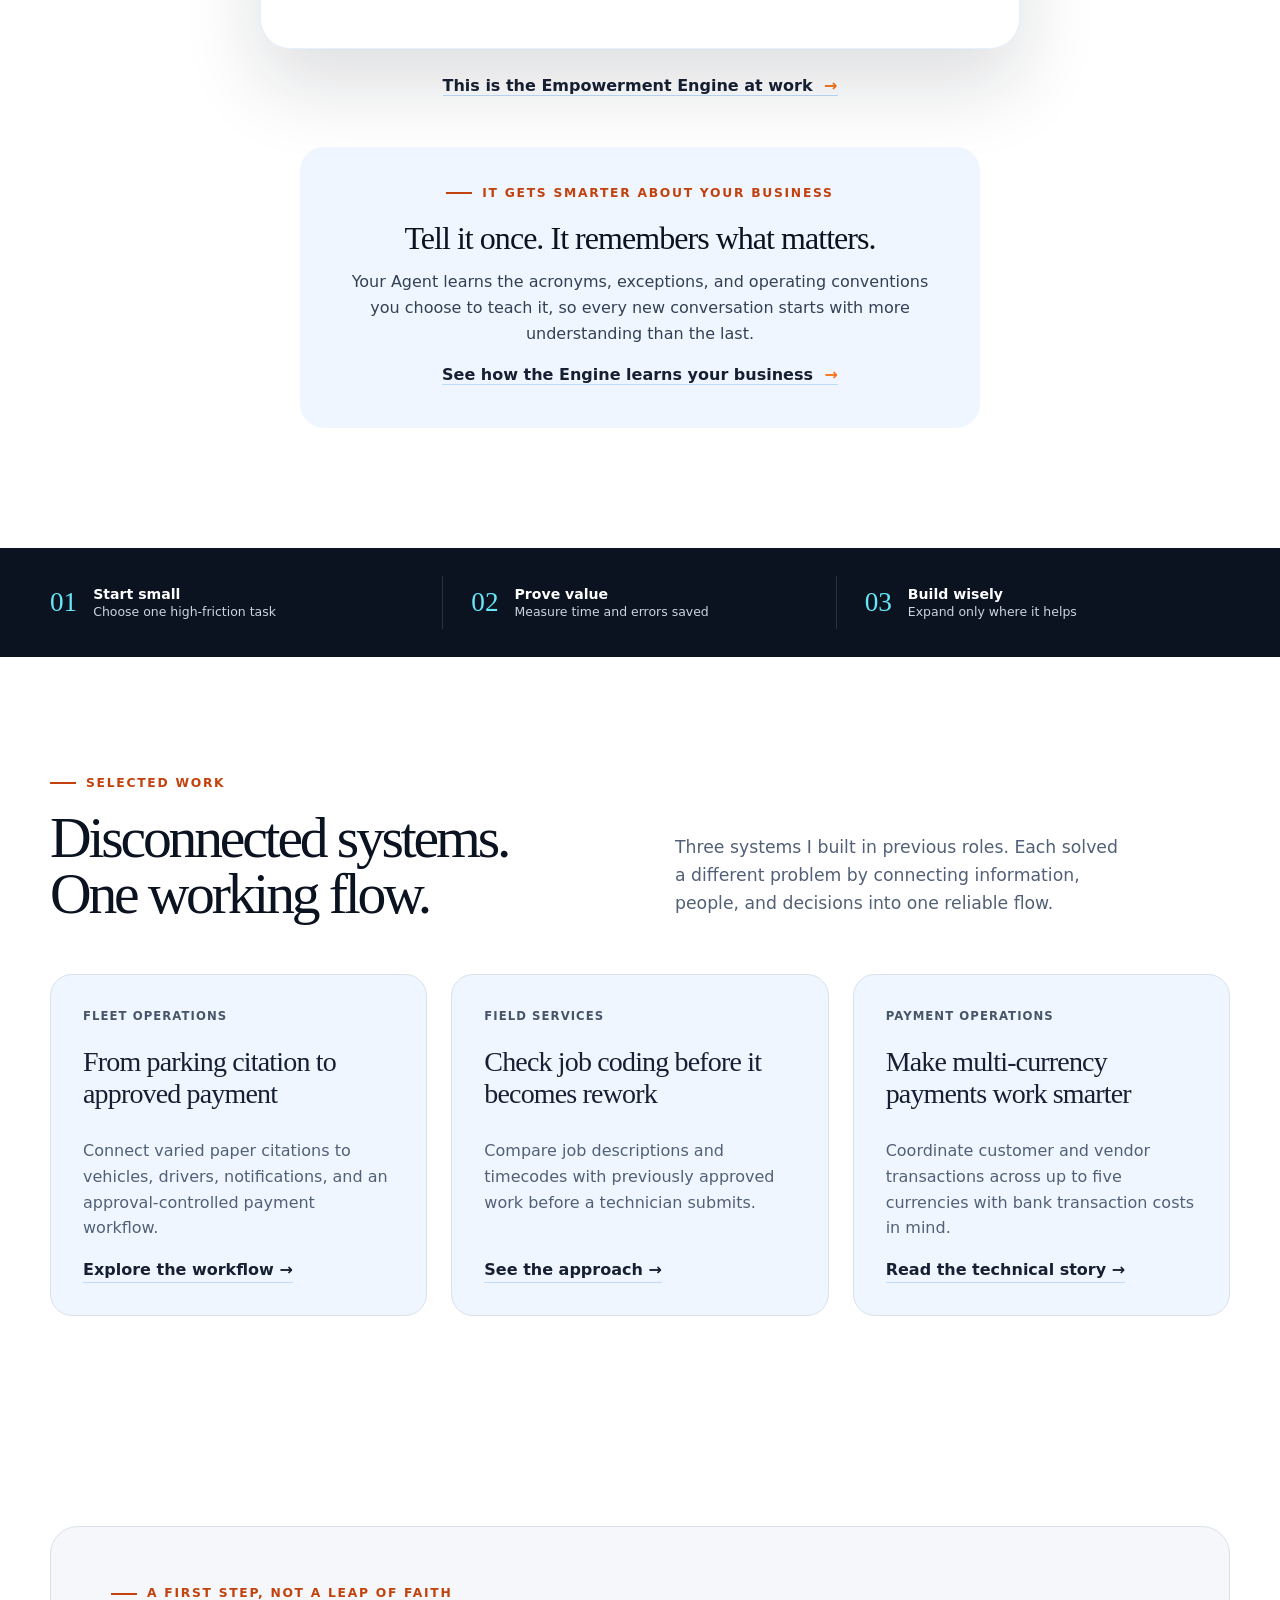
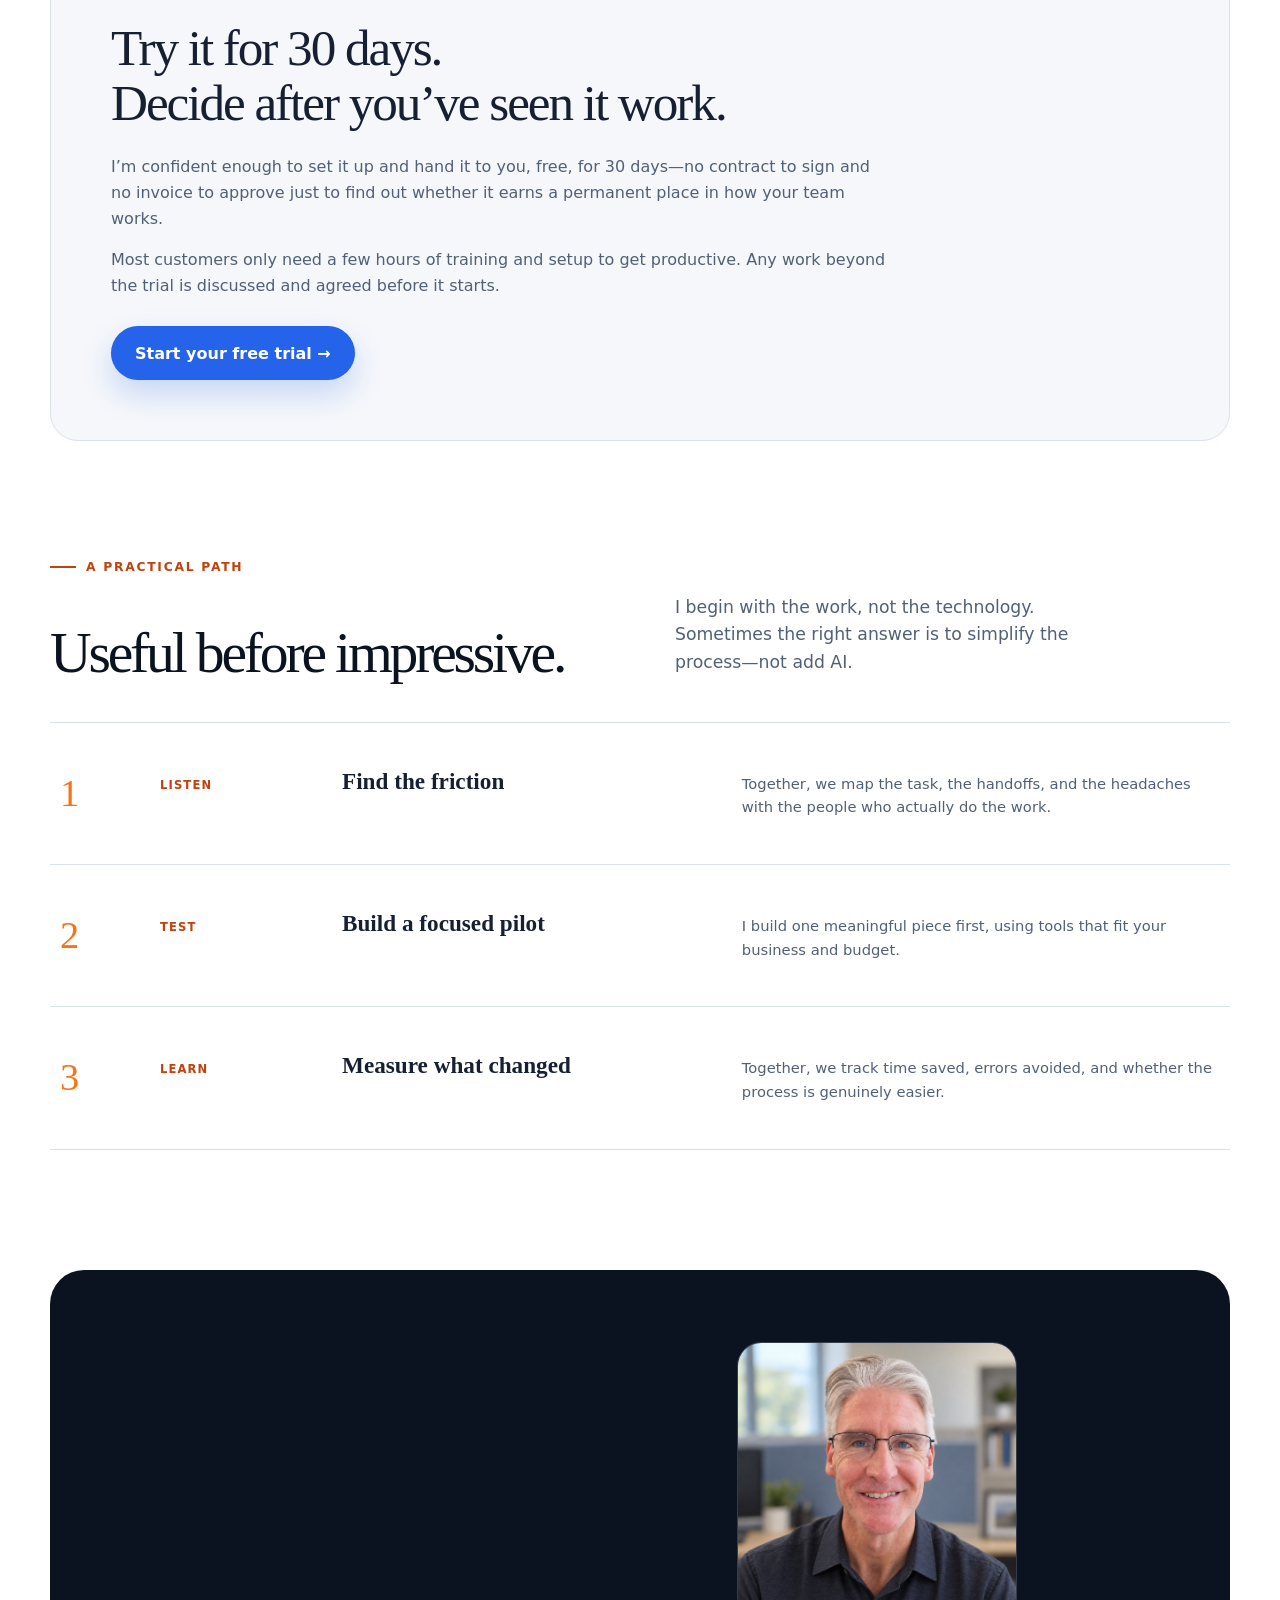
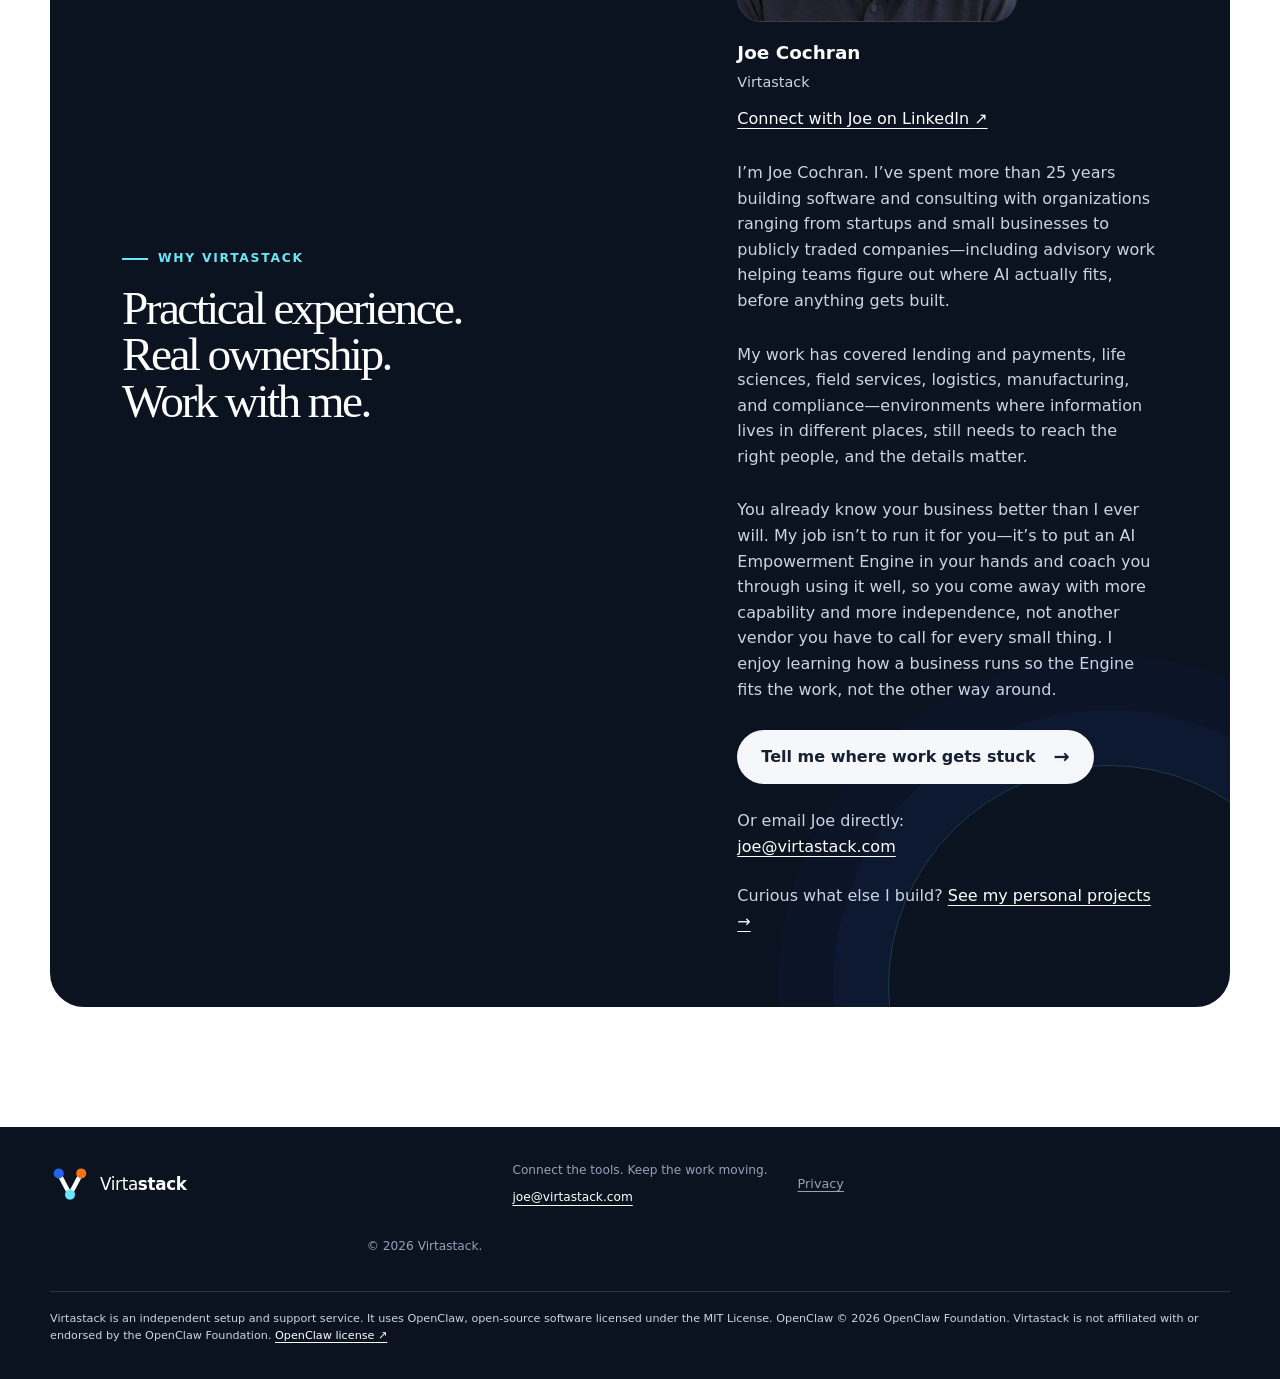
==== commit 34932c36: "Increase social preview resolution" ====
--- a/index.html
+++ b/index.html
@@ -13,9 +13,11 @@
     <meta property="og:url" content="https://virtastack.com/" />
     <meta property="og:title" content="Virtastack | AI That Connects Your Work" />
     <meta property="og:description" content="Turn disconnected tools into one working system." />
-    <meta property="og:image" content="https://virtastack.com/assets/brand/virtastack-social-card.png" />
-    <meta property="og:image:width" content="1200" />
-    <meta property="og:image:height" content="630" />
+    <meta property="og:image" content="https://virtastack.com/assets/brand/virtastack-social-card-v2.png" />
+    <meta property="og:image:secure_url" content="https://virtastack.com/assets/brand/virtastack-social-card-v2.png" />
+    <meta property="og:image:type" content="image/png" />
+    <meta property="og:image:width" content="2400" />
+    <meta property="og:image:height" content="1260" />
     <meta property="og:image:alt" content="Virtastack Signal V logo with the line Connect the tools. Keep the work moving." />
     <meta name="twitter:card" content="summary_large_image" />
     <link rel="stylesheet" href="styles.css" />
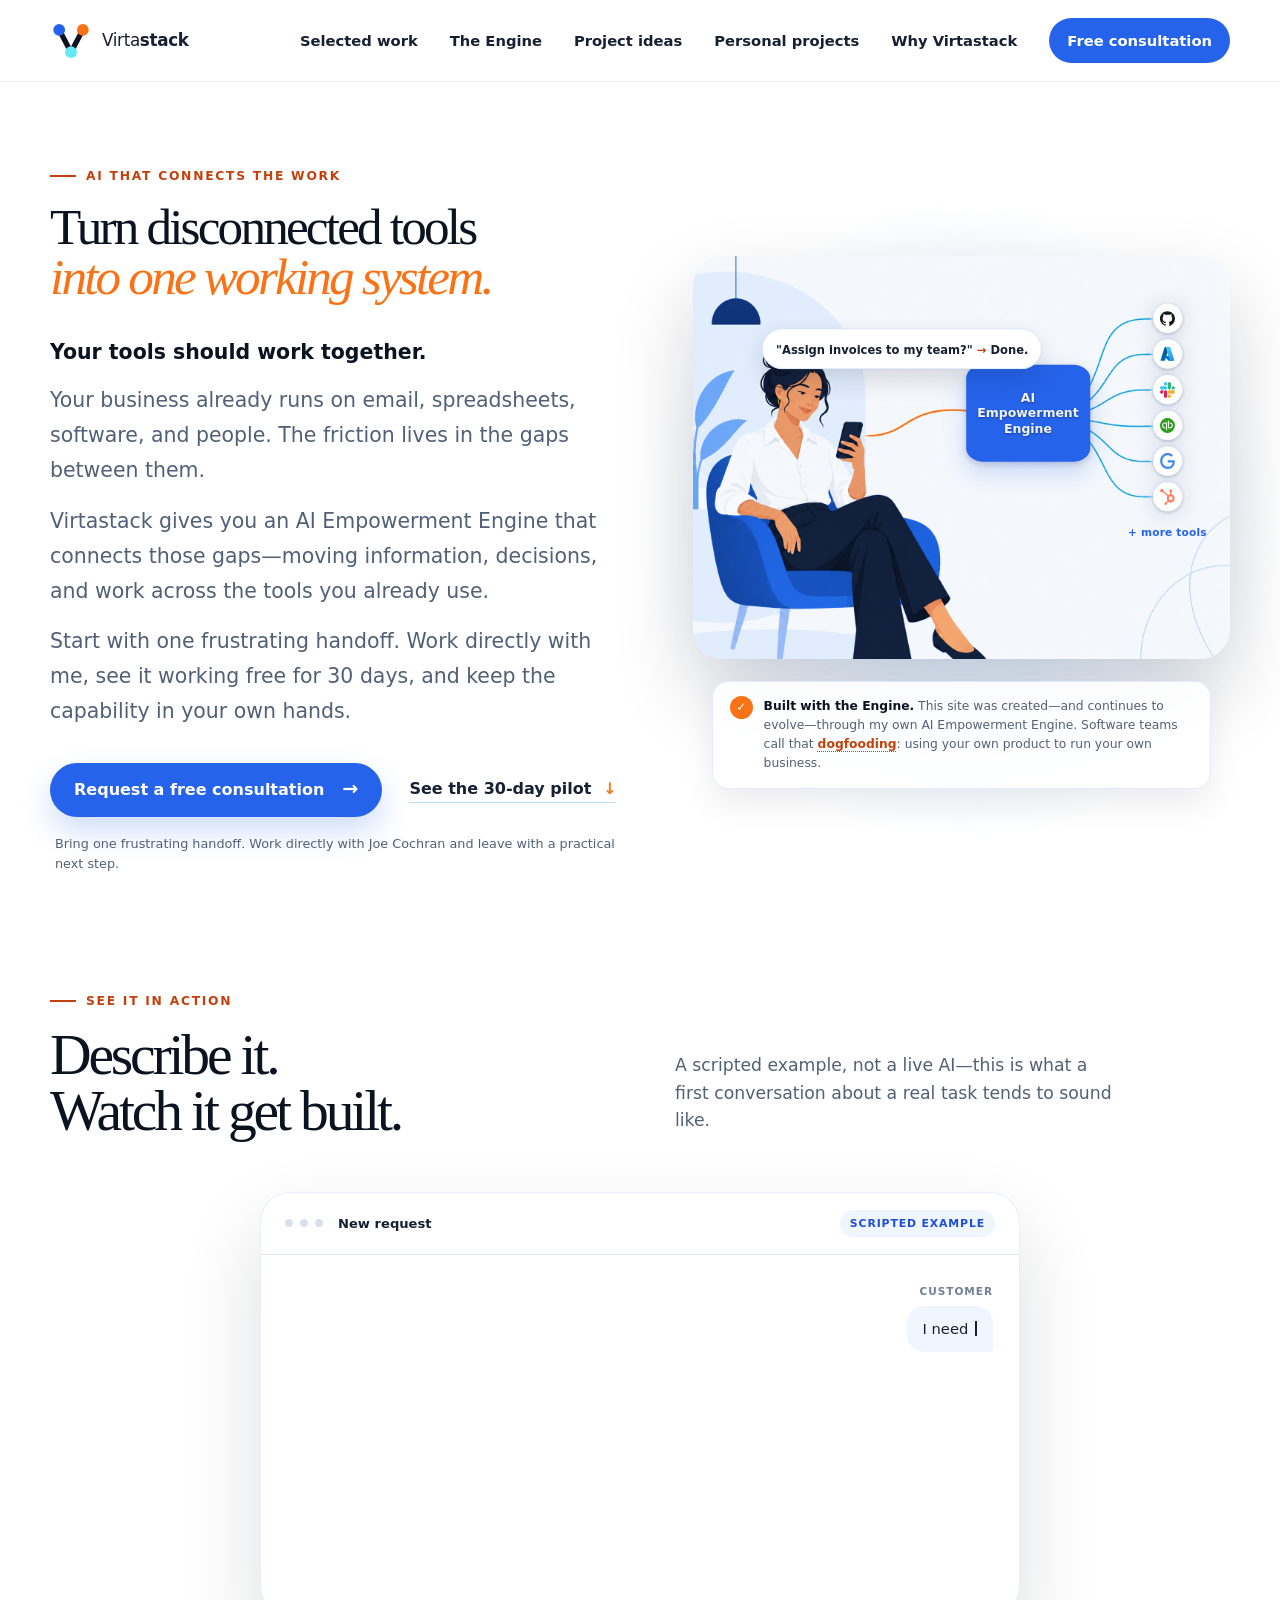
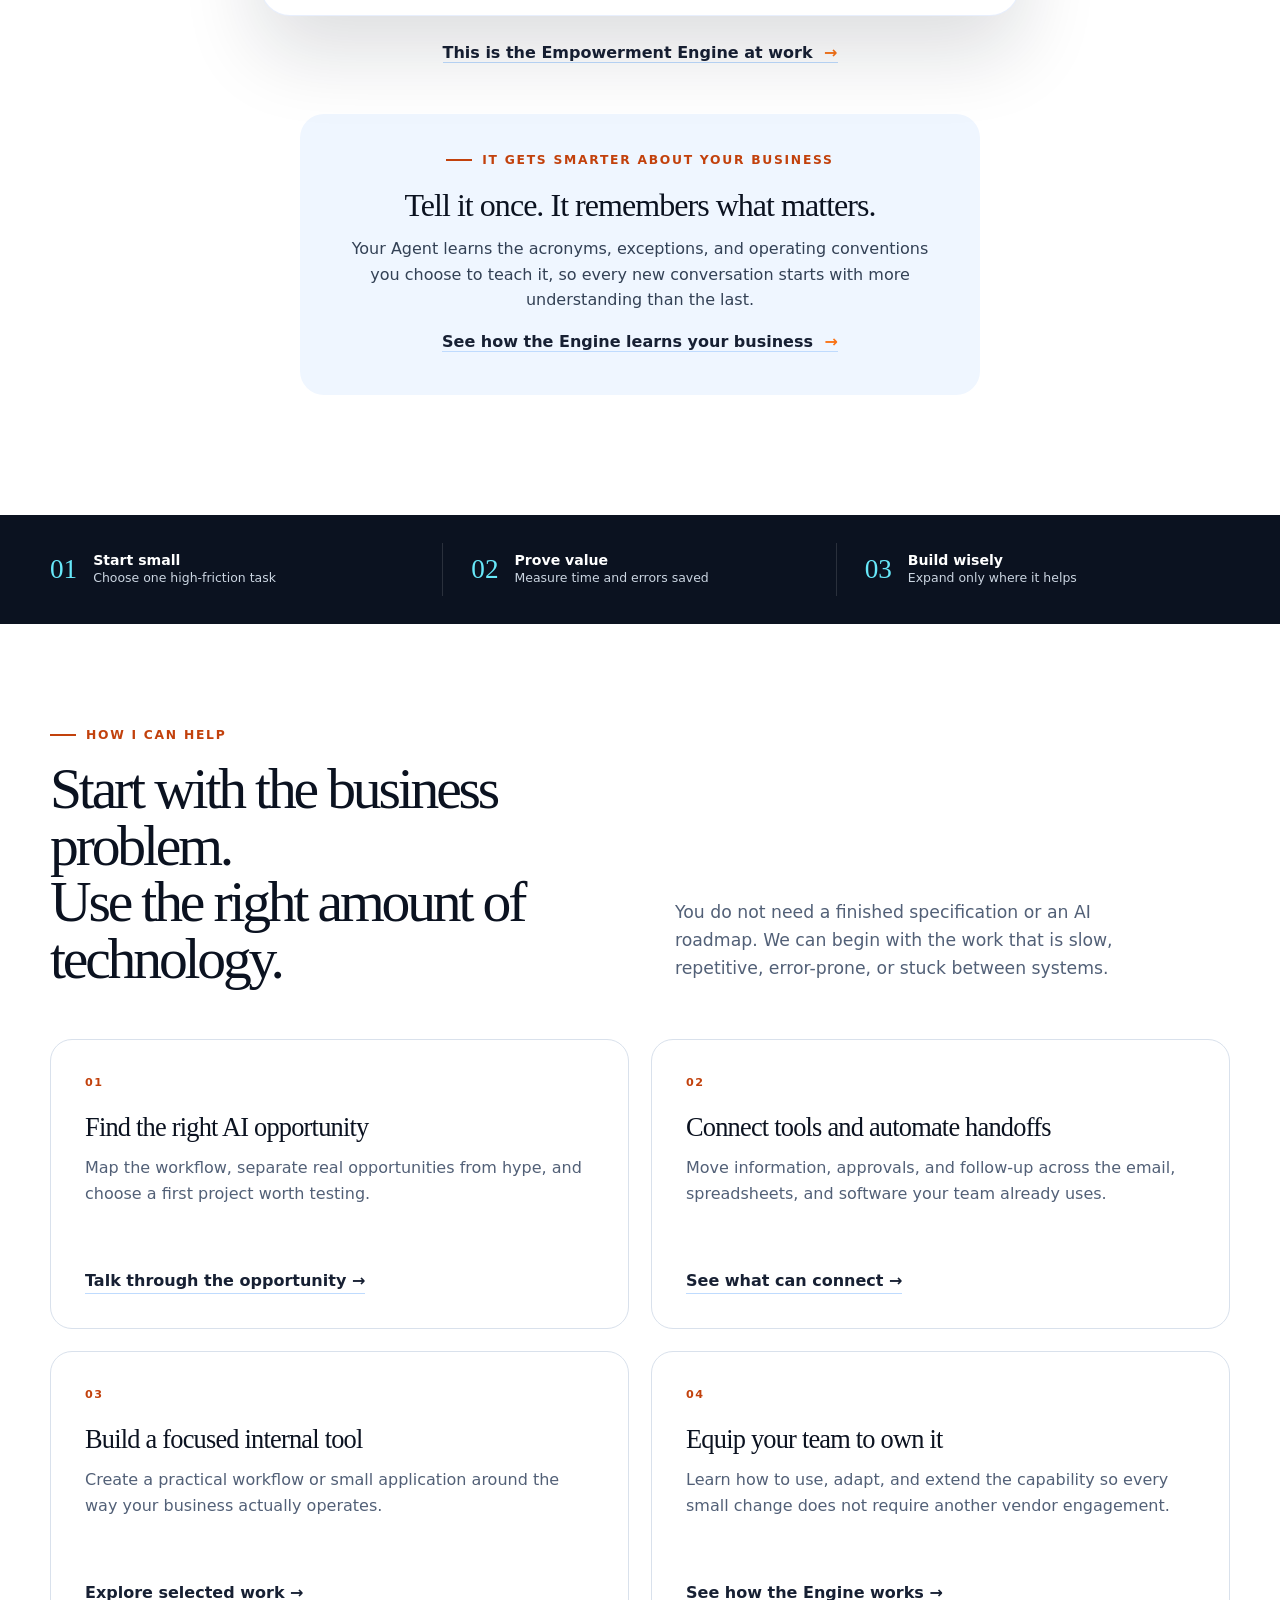
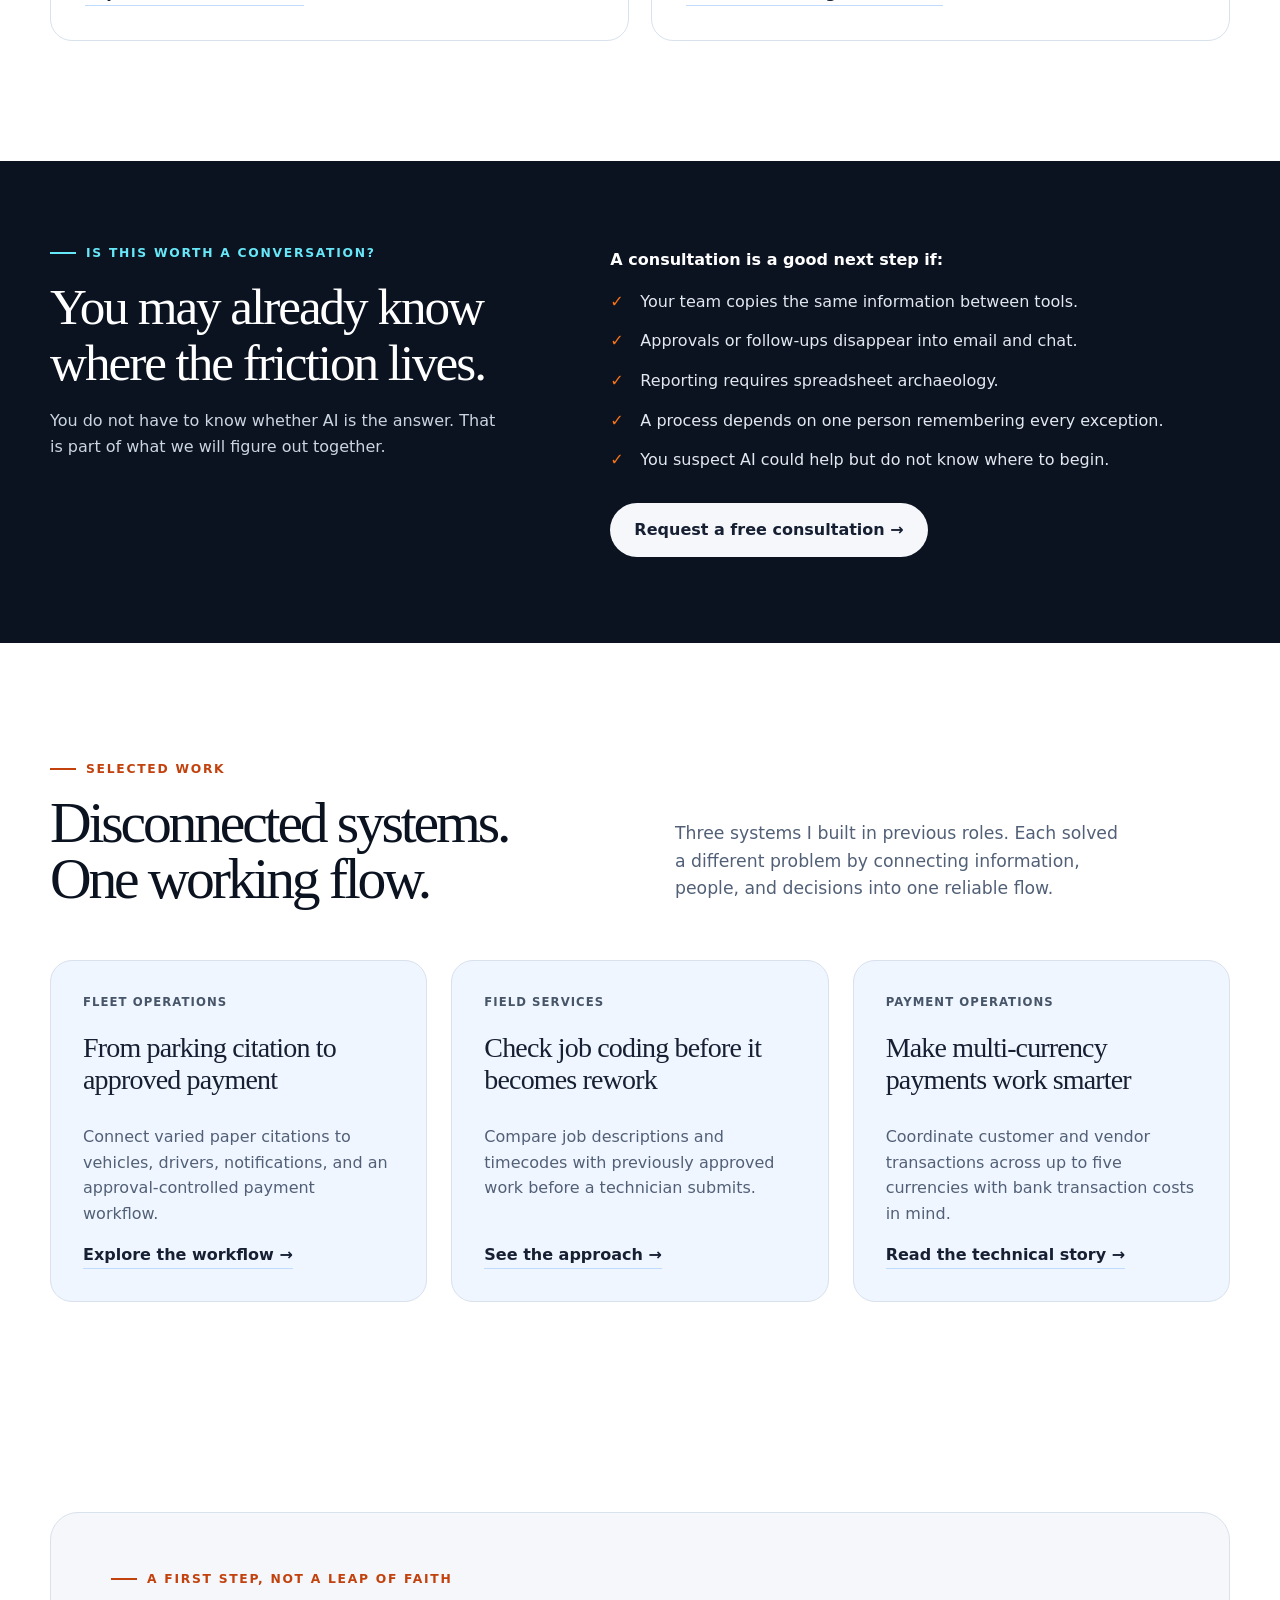
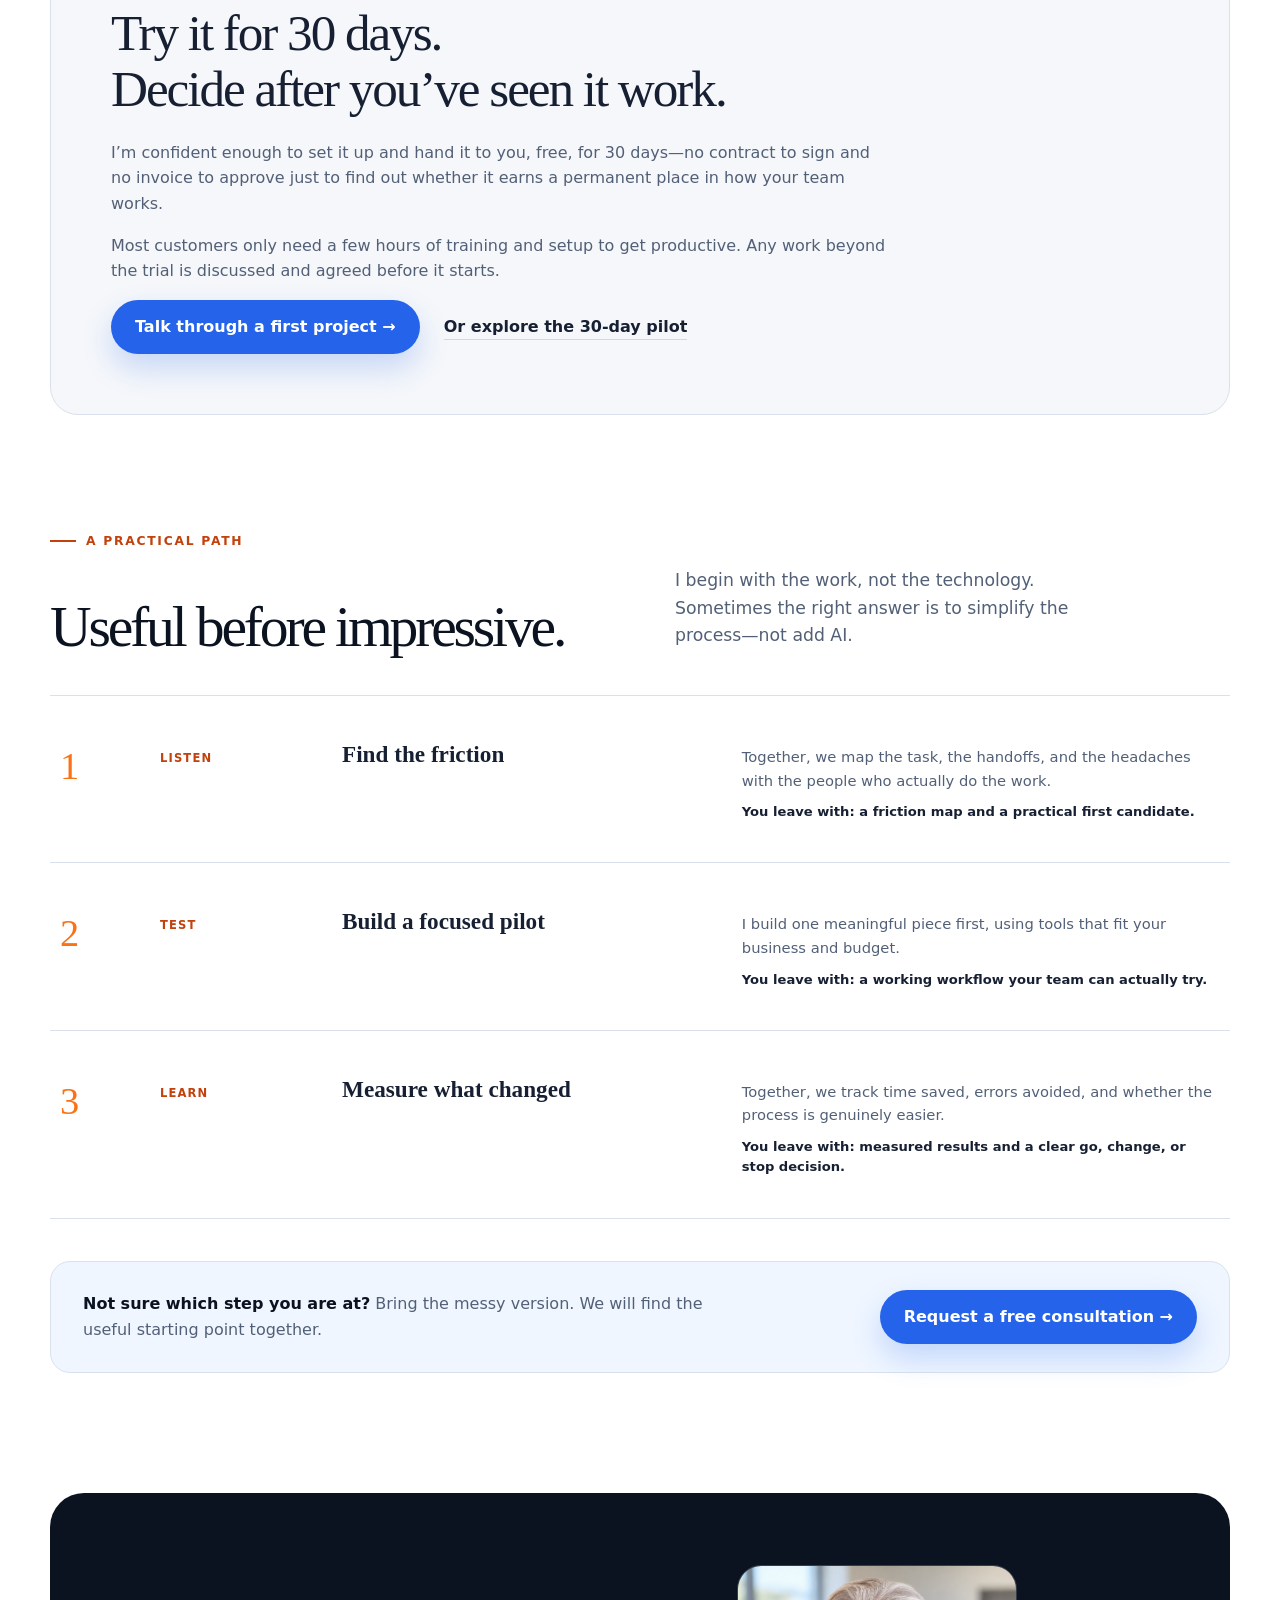
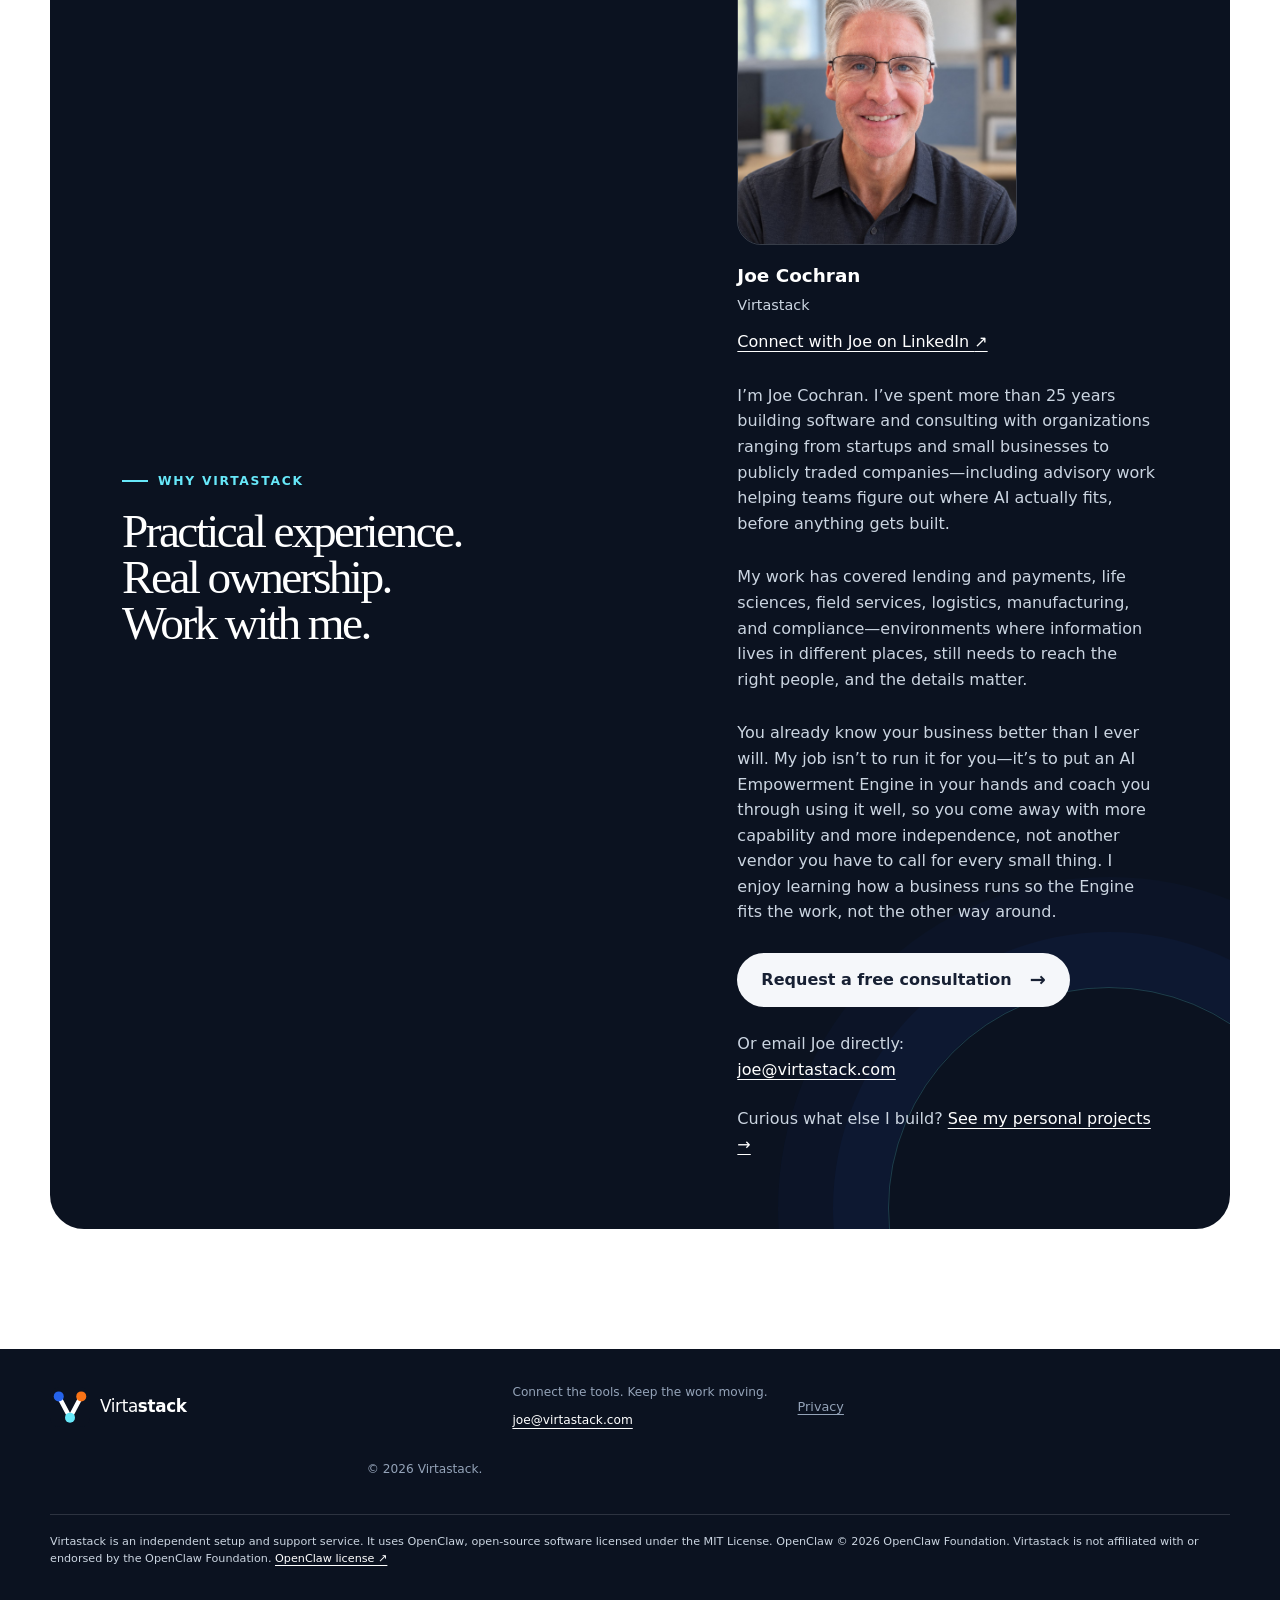
==== commit 0cd54029: "Add free consultation conversion path" ====
--- a/index.html
+++ b/index.html
@@ -46,7 +46,7 @@
         <a href="project-ideas.html">Project ideas</a>
         <a href="personal-projects.html">Personal projects</a>
         <a href="#about">Why Virtastack</a>
-        <a class="nav-cta" href="get-started.html#fork">Start your free trial</a>
+        <a class="nav-cta" href="get-started.html#consultation">Free consultation</a>
       </nav>
     </header>
 
@@ -61,13 +61,13 @@
             <p>Start with one frustrating handoff. Work directly with me, see it working free for 30 days, and keep the capability in your own hands.</p>
           </div>
           <div class="hero-actions">
-            <a class="button button-primary" href="get-started.html#fork">
-              Tell me where work gets stuck
+            <a class="button button-primary" href="get-started.html#consultation">
+              Request a free consultation
               <span aria-hidden="true">→</span>
             </a>
-            <a class="text-link" href="project-ideas.html">See what can connect <span aria-hidden="true">↓</span></a>
-          </div>
-          <p class="microcopy">Work directly with Joe Cochran. 25+ years of software development and consulting.</p>
+            <a class="text-link" href="#first-engagement">See the 30-day pilot <span aria-hidden="true">↓</span></a>
+          </div>
+          <p class="microcopy">Bring one frustrating handoff. Work directly with Joe Cochran and leave with a practical next step.</p>
         </div>
 
         <div class="hero-visual reveal" aria-label="Illustration: a business owner texts a request to the AI Empowerment Engine, which orchestrates GitHub, Azure, Slack, QuickBooks Online, Google Workspace, and HubSpot on her behalf">
@@ -148,6 +148,61 @@
         <div><span>03</span><p><strong>Build wisely</strong>Expand only where it helps</p></div>
       </section>
 
+      <section id="services" class="section-shell services-section section-space">
+        <div class="section-heading">
+          <p class="eyebrow"><span></span> How I can help</p>
+          <h2>Start with the business problem.<br />Use the right amount of technology.</h2>
+          <p>You do not need a finished specification or an AI roadmap. We can begin with the work that is slow, repetitive, error-prone, or stuck between systems.</p>
+        </div>
+        <div class="service-grid">
+          <article class="service-card">
+            <span class="service-number">01</span>
+            <h3>Find the right AI opportunity</h3>
+            <p>Map the workflow, separate real opportunities from hype, and choose a first project worth testing.</p>
+            <a class="text-link" href="get-started.html#consultation">Talk through the opportunity →</a>
+          </article>
+          <article class="service-card">
+            <span class="service-number">02</span>
+            <h3>Connect tools and automate handoffs</h3>
+            <p>Move information, approvals, and follow-up across the email, spreadsheets, and software your team already uses.</p>
+            <a class="text-link" href="project-ideas.html">See what can connect →</a>
+          </article>
+          <article class="service-card">
+            <span class="service-number">03</span>
+            <h3>Build a focused internal tool</h3>
+            <p>Create a practical workflow or small application around the way your business actually operates.</p>
+            <a class="text-link" href="selected-work.html">Explore selected work →</a>
+          </article>
+          <article class="service-card">
+            <span class="service-number">04</span>
+            <h3>Equip your team to own it</h3>
+            <p>Learn how to use, adapt, and extend the capability so every small change does not require another vendor engagement.</p>
+            <a class="text-link" href="empowerment-engine.html">See how the Engine works →</a>
+          </article>
+        </div>
+      </section>
+
+      <section class="fit-section">
+        <div class="section-shell fit-layout">
+          <div>
+            <p class="eyebrow eyebrow-light"><span></span> Is this worth a conversation?</p>
+            <h2>You may already know where the friction lives.</h2>
+            <p>You do not have to know whether AI is the answer. That is part of what we will figure out together.</p>
+          </div>
+          <div>
+            <p class="fit-intro">A consultation is a good next step if:</p>
+            <ul class="fit-list">
+              <li>Your team copies the same information between tools.</li>
+              <li>Approvals or follow-ups disappear into email and chat.</li>
+              <li>Reporting requires spreadsheet archaeology.</li>
+              <li>A process depends on one person remembering every exception.</li>
+              <li>You suspect AI could help but do not know where to begin.</li>
+            </ul>
+            <a class="button button-cream" href="get-started.html#consultation">Request a free consultation →</a>
+          </div>
+        </div>
+      </section>
+
       <section id="selected-work" class="section-shell work-preview section-space">
         <div class="section-heading">
           <p class="eyebrow"><span></span> Selected work</p>
@@ -167,7 +222,10 @@
           <h2>Try it for 30 days.<br />Decide after you’ve seen it work.</h2>
           <p>I’m confident enough to set it up and hand it to you, free, for 30 days—no contract to sign and no invoice to approve just to find out whether it earns a permanent place in how your team works.</p>
           <p>Most customers only need a few hours of training and setup to get productive. Any work beyond the trial is discussed and agreed before it starts.</p>
-          <a class="button button-primary" href="get-started.html#fork">Start your free trial →</a>
+          <div class="engagement-actions">
+            <a class="button button-primary" href="get-started.html#consultation">Talk through a first project →</a>
+            <a class="text-link" href="get-started.html#fork">Or explore the 30-day pilot</a>
+          </div>
         </div>
       </section>
 
@@ -180,16 +238,20 @@
         <div class="process-list">
           <article class="process-step reveal">
             <span>1</span>
-            <div><small>Listen</small><h3>Find the friction</h3><p>Together, we map the task, the handoffs, and the headaches with the people who actually do the work.</p></div>
+            <div><small>Listen</small><h3>Find the friction</h3><p>Together, we map the task, the handoffs, and the headaches with the people who actually do the work.<strong class="process-output">You leave with: a friction map and a practical first candidate.</strong></p></div>
           </article>
           <article class="process-step reveal">
             <span>2</span>
-            <div><small>Test</small><h3>Build a focused pilot</h3><p>I build one meaningful piece first, using tools that fit your business and budget.</p></div>
+            <div><small>Test</small><h3>Build a focused pilot</h3><p>I build one meaningful piece first, using tools that fit your business and budget.<strong class="process-output">You leave with: a working workflow your team can actually try.</strong></p></div>
           </article>
           <article class="process-step reveal">
             <span>3</span>
-            <div><small>Learn</small><h3>Measure what changed</h3><p>Together, we track time saved, errors avoided, and whether the process is genuinely easier.</p></div>
-          </article>
+            <div><small>Learn</small><h3>Measure what changed</h3><p>Together, we track time saved, errors avoided, and whether the process is genuinely easier.<strong class="process-output">You leave with: measured results and a clear go, change, or stop decision.</strong></p></div>
+          </article>
+        </div>
+        <div class="process-cta">
+          <p><strong>Not sure which step you are at?</strong> Bring the messy version. We will find the useful starting point together.</p>
+          <a class="button button-primary" href="get-started.html#consultation">Request a free consultation →</a>
         </div>
       </section>
 
@@ -211,7 +273,7 @@
             </p>
             <p>You already know your business better than I ever will. My job isn’t to run it for you—it’s to put an <a href="empowerment-engine.html">AI Empowerment Engine</a> in your hands and coach you through using it well, so you come away with more capability and more independence, not another vendor you have to call for every small thing. I enjoy learning how a business runs so the Engine fits the work, not the other way around.
             </p>
-            <a class="button button-cream" href="get-started.html#fork">Tell me where work gets stuck <span>→</span></a>
+            <a class="button button-cream" href="get-started.html#consultation">Request a free consultation <span>→</span></a>
             <p class="direct-contact">Or email Joe directly:<br /><a href="mailto:joe@virtastack.com">joe@virtastack.com</a></p>
             <p class="direct-contact">Curious what else I build? <a href="personal-projects.html">See my personal projects →</a></p>
           </div>
--- a/styles.css
+++ b/styles.css
@@ -376,6 +376,28 @@
 .engagement-card h2 { font: 500 clamp(2rem, 4vw, 3.2rem)/1.08 Georgia, serif; letter-spacing: -.04em; max-width: 820px; margin: 0 0 24px; }
 .engagement-card > p:not(.eyebrow) { max-width: 780px; color: #526077; }
 .engagement-card .button { margin-top: 12px; }
+.engagement-actions { display: flex; align-items: center; flex-wrap: wrap; gap: 18px 24px; margin-top: 10px; }
+.engagement-actions .button { margin-top: 0; }
+.services-section { padding-top: 105px; }
+.service-grid { display: grid; grid-template-columns: repeat(2, minmax(0, 1fr)); gap: 22px; }
+.service-card { display: flex; flex-direction: column; align-items: flex-start; min-height: 290px; padding: 34px; border: 1px solid var(--line); border-radius: 22px; background: white; }
+.service-number { color: var(--coral-dark); font-size: .7rem; font-weight: 800; letter-spacing: .12em; }
+.service-card h3 { margin: 20px 0 12px; font: 500 1.65rem/1.18 Georgia, serif; letter-spacing: -.03em; color: var(--ink-deep); }
+.service-card p { margin: 0 0 24px; color: #526077; }
+.service-card .text-link { margin-top: auto; }
+.fit-section { padding-block: 86px; color: white; background: var(--ink-deep); }
+.fit-layout { display: grid; grid-template-columns: minmax(0, .85fr) minmax(0, 1.15fr); gap: clamp(45px, 8vw, 110px); align-items: start; }
+.fit-layout h2 { max-width: 560px; margin: 0 0 18px; font: 500 clamp(2.1rem, 4vw, 3.4rem)/1.08 Georgia, serif; letter-spacing: -.04em; }
+.fit-layout > div:first-child > p:last-child { max-width: 540px; color: #cbd5e1; }
+.fit-intro { margin-top: 0; font-weight: 750; }
+.fit-list { display: grid; gap: 14px; margin: 0 0 30px; padding: 0; list-style: none; }
+.fit-list li { position: relative; padding-left: 30px; color: #e2e8f0; }
+.fit-list li::before { content: "✓"; position: absolute; left: 0; color: var(--coral); font-weight: 900; }
+.process-output { display: block; margin-top: 10px; color: var(--ink); font-size: .82rem; line-height: 1.55; }
+.process-cta { display: flex; justify-content: space-between; align-items: center; gap: 28px; margin-top: 42px; padding: 28px 32px; border: 1px solid var(--line); border-radius: 20px; background: var(--mint-pale); }
+.process-cta p { max-width: 650px; margin: 0; color: #526077; }
+.process-cta p strong { color: var(--ink-deep); }
+.process-cta .button { flex: none; }
 .brief-details { margin: 20px 0; font-size: .86rem; }
 .brief-details dt { color: var(--ink); font-weight: 800; margin-top: 16px; }
 .brief-details dd { margin: 4px 0 0; color: #526077; white-space: pre-wrap; overflow-wrap: anywhere; }
@@ -405,8 +427,8 @@
 .case-flow span { font-size: .88rem; color: #526077; margin-top: 8px; }
 .case-takeaway { padding-left: 22px; border-left: 3px solid var(--coral); font-weight: 650; max-width: 850px; }
 a:focus-visible, button:focus-visible { outline: 3px solid var(--coral-dark); outline-offset: 5px; }
-@media (max-width: 980px) { .work-grid { grid-template-columns: 1fr; } .case-flow { grid-template-columns: repeat(2, minmax(0, 1fr)); } }
-@media (max-width: 680px) { .case-columns, .case-flow { grid-template-columns: 1fr; gap: 18px; } .workflow-example { padding: 20px; } .selected-work-page { padding-top: 45px; } .work-card { padding: 28px; } .brief-actions .button { width: 100%; } .step-counter { flex-shrink: 0; } .engagement-card .button { height: auto; padding-block: 14px; text-align: center; } }
+@media (max-width: 980px) { .work-grid { grid-template-columns: 1fr; } .service-grid { grid-template-columns: 1fr; } .service-card { min-height: 0; } .fit-layout { grid-template-columns: 1fr; } .case-flow { grid-template-columns: repeat(2, minmax(0, 1fr)); } }
+@media (max-width: 680px) { .case-columns, .case-flow { grid-template-columns: 1fr; gap: 18px; } .workflow-example { padding: 20px; } .selected-work-page { padding-top: 45px; } .work-card, .service-card { padding: 28px; } .brief-actions .button { width: 100%; } .step-counter { flex-shrink: 0; } .engagement-card .button, .engagement-actions .button, .process-cta .button { width: 100%; height: auto; padding-block: 14px; text-align: center; } .process-cta { align-items: stretch; flex-direction: column; padding: 24px; } }
 @media (prefers-reduced-motion: reduce) { .will-reveal:not(.visible) { opacity: 1; transform: none; } }
 @media (max-width: 680px) { .visual-glow { inset-inline: 0; } }
 @media (min-width: 981px) {
